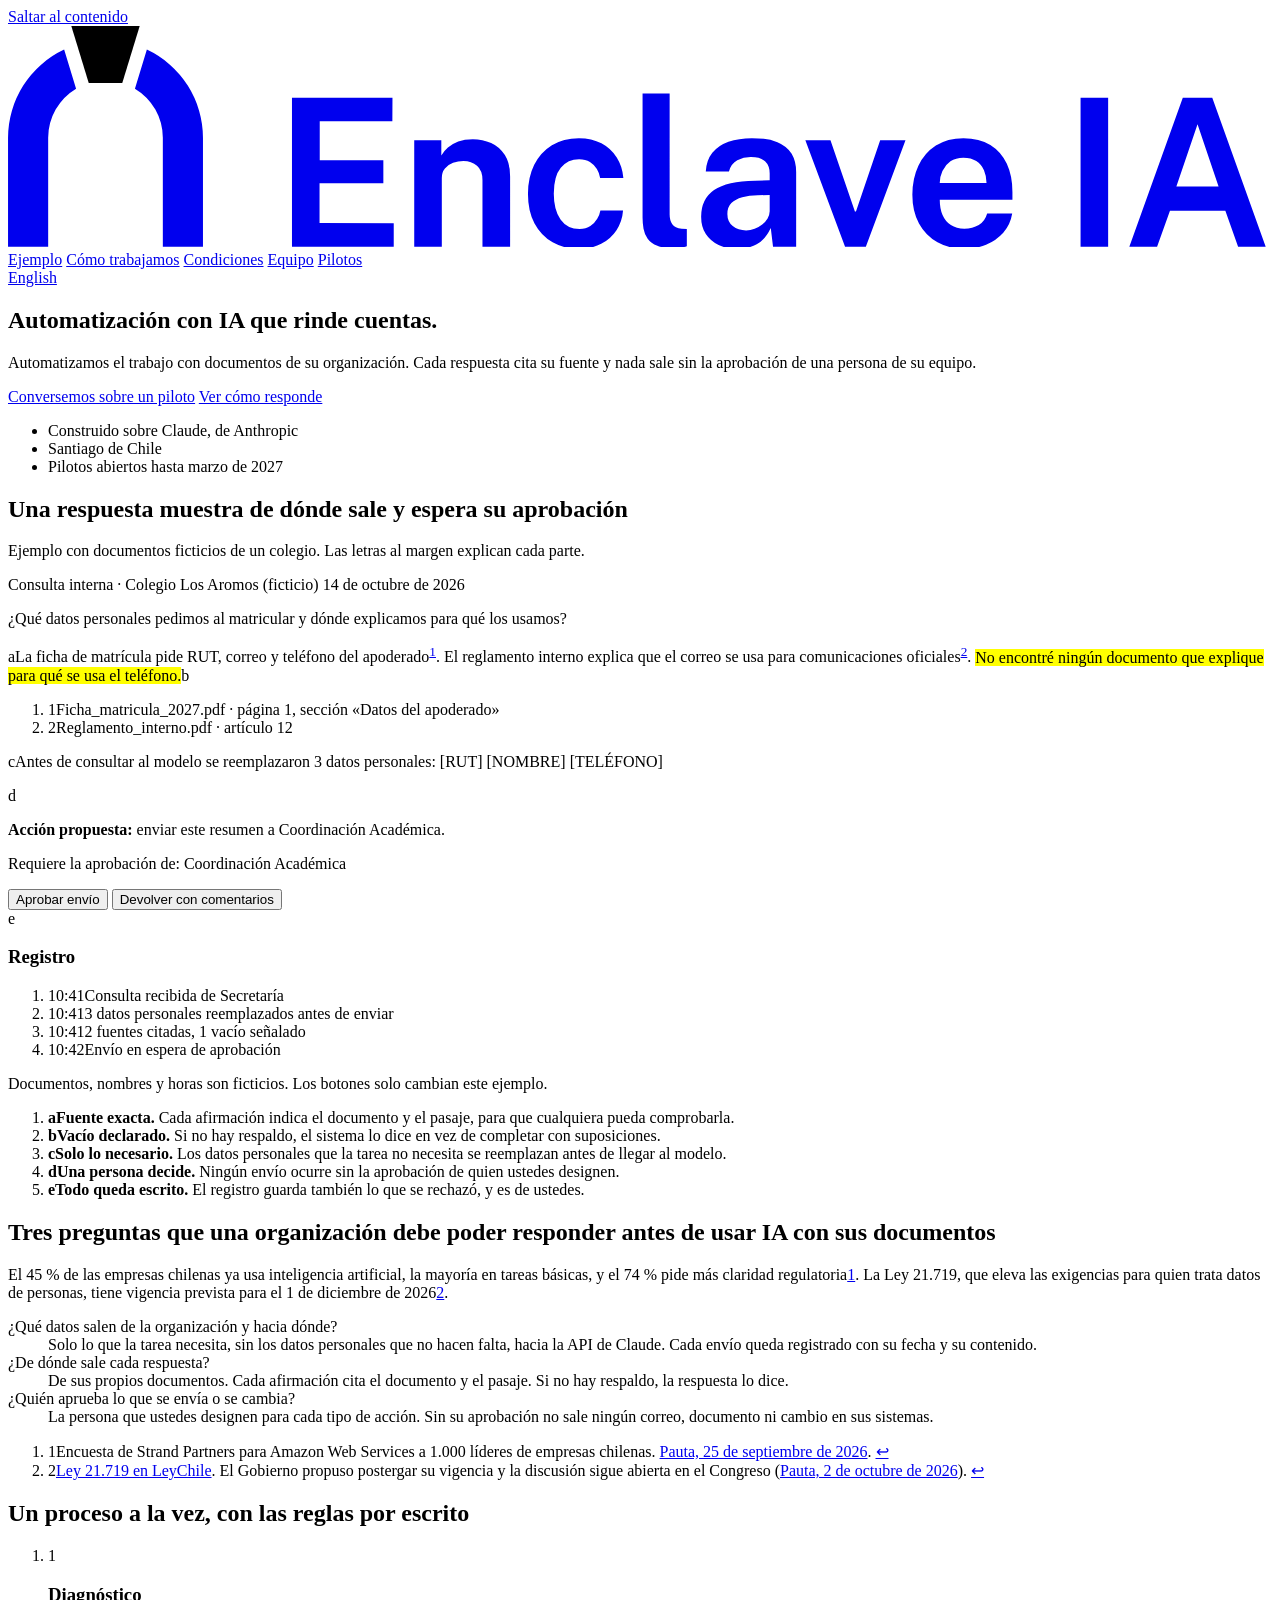
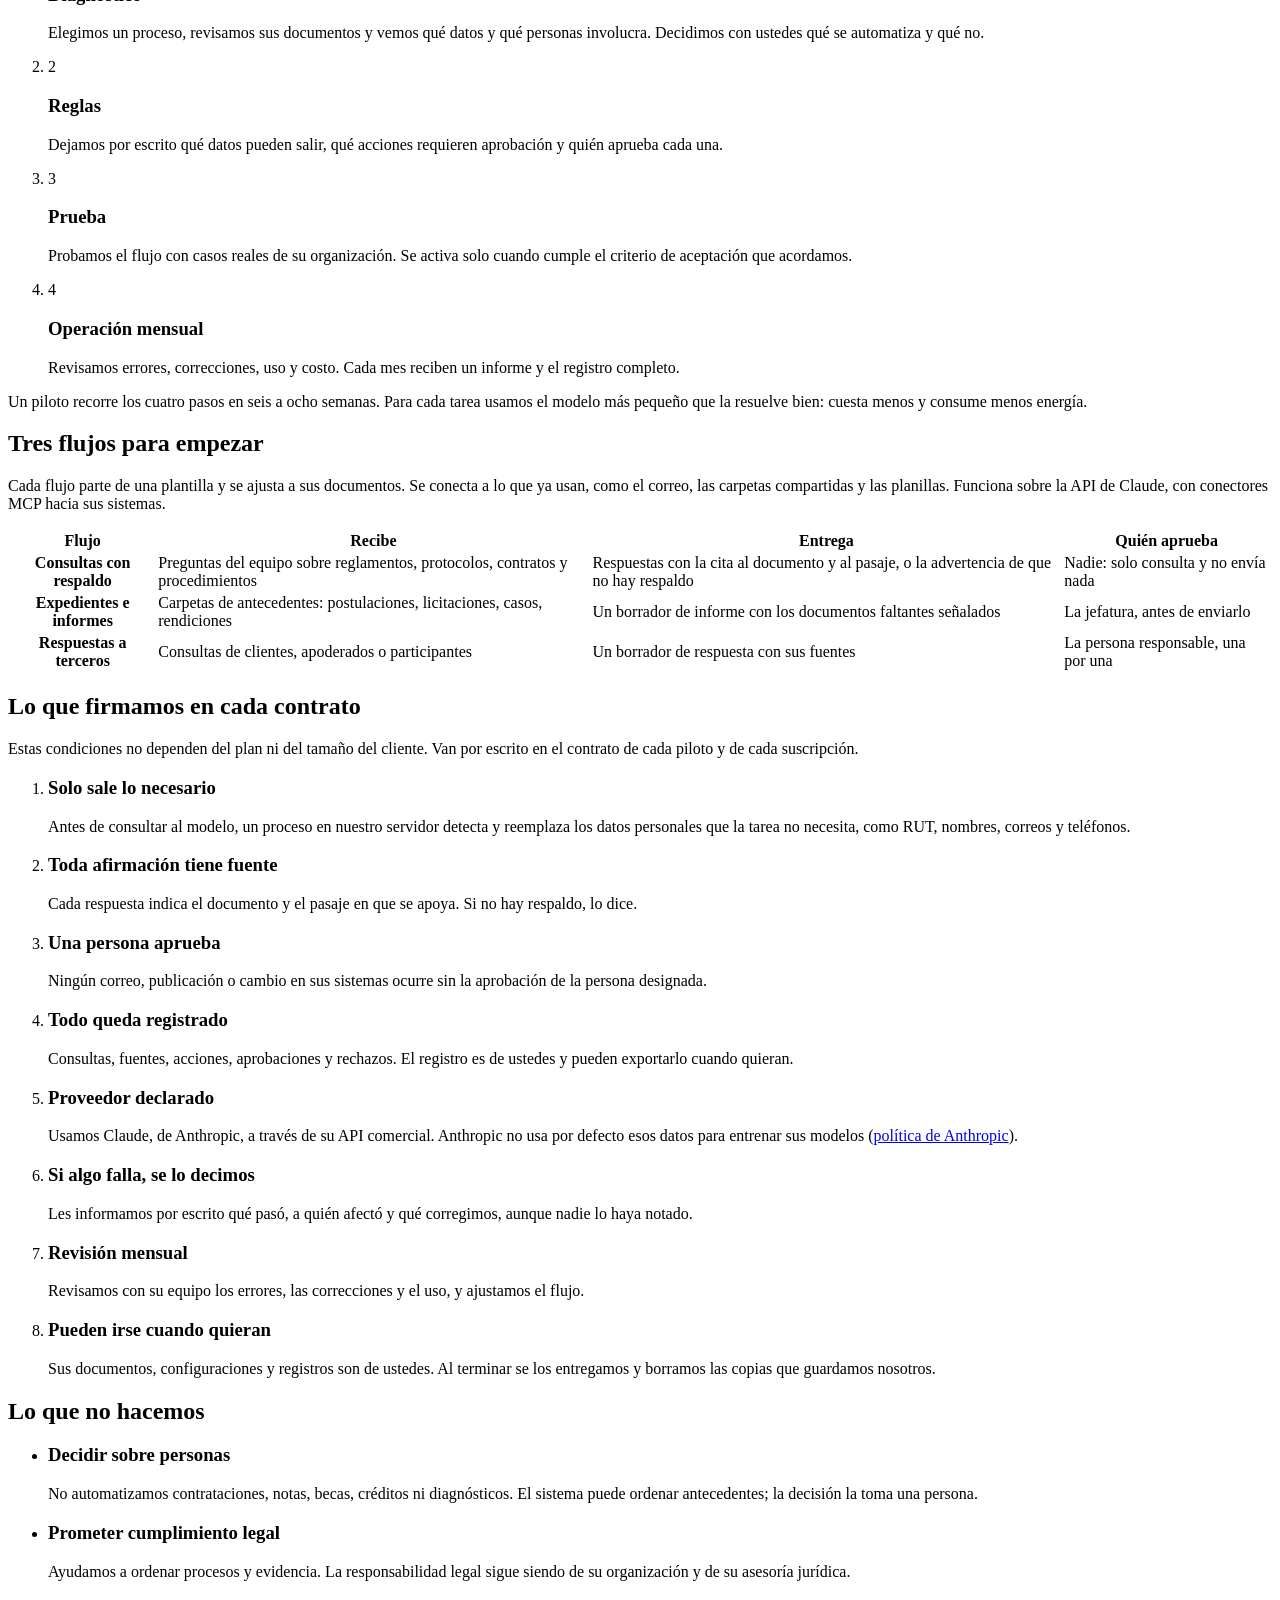
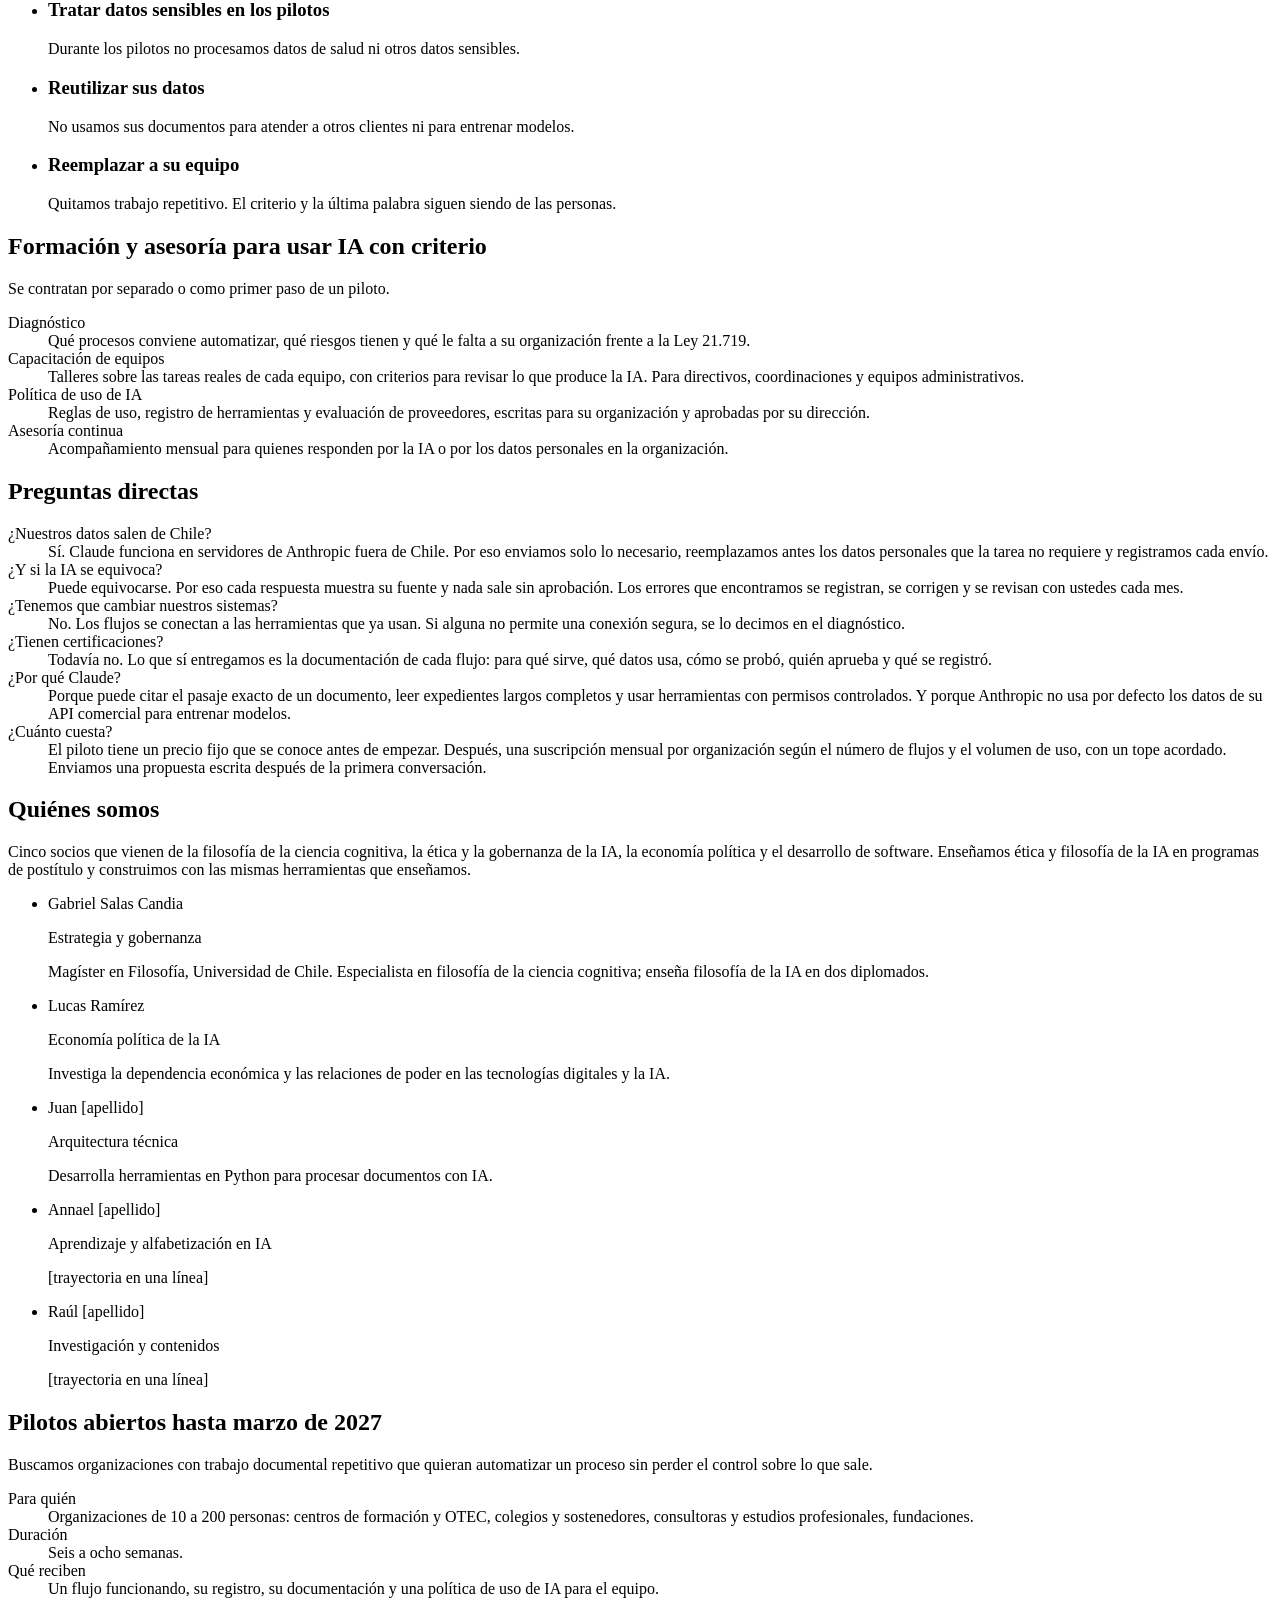
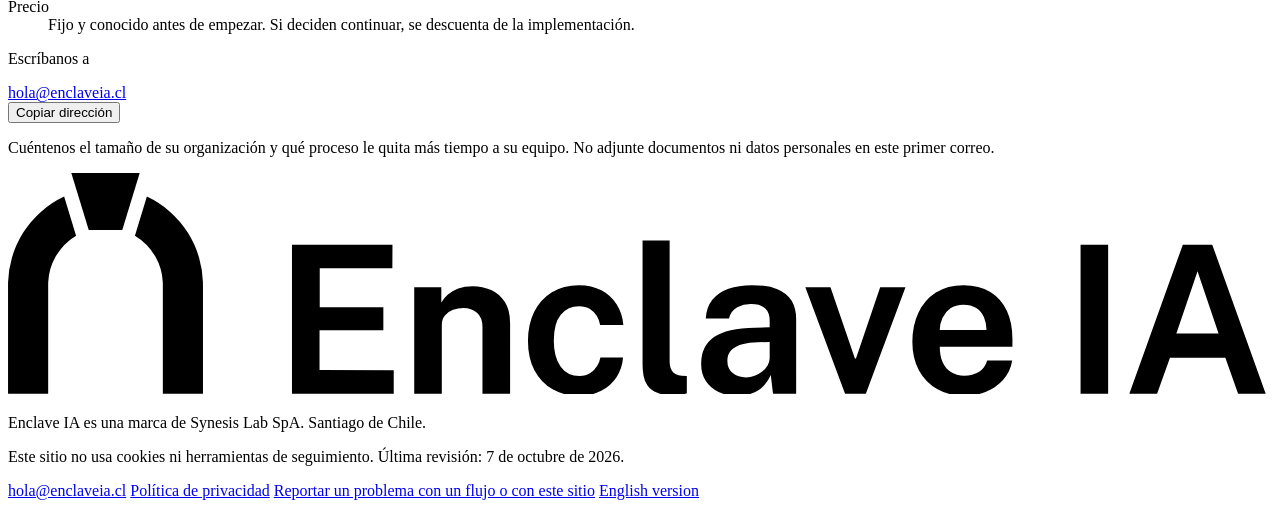
==== sitio/index.html @ bf119981 "Sitio de Enclave IA: página bilingüe, marca y privacidad - Página principal en español (sitio/index." ====
<!doctype html>
<html lang="es-CL">
<head>
<meta charset="utf-8">
<meta name="viewport" content="width=device-width, initial-scale=1">
<title>Enclave IA · Automatización con IA que rinde cuentas</title>
<meta name="description" content="Flujos de trabajo con IA, construidos sobre Claude, para organizaciones que trabajan con documentos y datos de personas. Cada respuesta cita su fuente y nada sale sin aprobación humana.">
<link rel="canonical" href="https://enclaveia.cl/">
<link rel="alternate" hreflang="es-CL" href="https://enclaveia.cl/">
<link rel="alternate" hreflang="en" href="https://enclaveia.cl/en/">
<link rel="alternate" hreflang="x-default" href="https://enclaveia.cl/">
<meta property="og:type" content="website">
<meta property="og:locale" content="es_CL">
<meta property="og:site_name" content="Enclave IA">
<meta property="og:title" content="Enclave IA · Automatización con IA que rinde cuentas">
<meta property="og:description" content="Flujos de trabajo sobre Claude para organizaciones que trabajan con documentos. Cada respuesta cita su fuente y nada sale sin aprobación humana.">
<meta property="og:url" content="https://enclaveia.cl/">
<meta property="og:image" content="https://enclaveia.cl/og.png">
<meta name="twitter:card" content="summary_large_image">
<meta name="theme-color" content="#f6f6f3" media="(prefers-color-scheme: light)">
<meta name="theme-color" content="#0f1217" media="(prefers-color-scheme: dark)">
<link rel="icon" href="/favicon.svg" type="image/svg+xml">
<link rel="icon" href="/favicon-32.png" type="image/png" sizes="32x32">
<link rel="apple-touch-icon" href="/apple-touch-icon.png">
<link rel="preload" href="/assets/fonts/newsreader.woff2" as="font" type="font/woff2" crossorigin>
<link rel="preload" href="/assets/fonts/public-sans.woff2" as="font" type="font/woff2" crossorigin>
<link rel="stylesheet" href="/assets/site.css">
<script src="/assets/site.js" defer></script>
</head>
<body>
<a class="skip" href="#contenido">Saltar al contenido</a>

<header class="site-head">
  <div class="wrap">
    <a class="logo" href="/" aria-label="Enclave IA, inicio"><svg class="logo-svg" viewBox="7.00 2.49 220.46 38.51" aria-hidden="true" focusable="false"><path fill="currentColor" d="M18.867 13.418L16.784 6.607A17.000 17.000 0 0 0 7.000 22.000L7.000 41.000L14.000 41.000L14.000 22.000A10.000 10.000 0 0 1 18.867 13.418Z"/><path fill="currentColor" d="M29.133 13.418L31.216 6.607A17.000 17.000 0 0 1 41.000 22.000L41.000 41.000L34.000 41.000L34.000 22.000A10.000 10.000 0 0 0 29.133 13.418Z"/><path class="key" d="M21.076 12.437L18.036 2.491L29.964 2.491L26.924 12.437Z"/><path fill="currentColor" d="M56.524399204702625 41.0V15.000000000000004H74.05608143153526L74.03416753112033 19.090032849239282H61.36737119640387V25.891770401106502H72.46367133471645V29.908195020746888H61.334500345781464V36.85995850622407L74.2746585408022 36.874005878284926V41.0ZM77.85027662517288 41.0V22.408022130013833H82.57440784923928V25.056513658367912Q83.00510027662517 24.35077368603043 83.72530904218533 23.70080178077455Q84.4455178077455 23.050829875518673 85.5218274550484 22.637275242047025Q86.5981371023513 22.22372060857538 88.06861600968188 22.22372060857538Q89.78211445366529 22.22372060857538 91.26551694329184 22.89518499308437Q92.7489194329184 23.56664937759336 93.6612962482711 25.007347856154908Q94.57367306362379 26.44804633471646 94.57367306362379 28.755748616874136V41.0H89.75261497233748V29.33646697786999Q89.75261497233748 27.667920124481327 88.79893888312586 26.84530601659751Q87.84526279391424 26.022691908713696 86.43603042876902 26.022691908713696Q85.49008039419087 26.022691908713696 84.6190028526971 26.350838520055326Q83.74792531120332 26.678985131396956 83.20415153872753 27.336823565006917Q82.66037776625173 27.994661998616877 82.66037776625173 28.985282676348547V41.0ZM106.571252593361 41.35961272475795Q104.00142634854771 41.35961272475795 101.99209024896265 40.22163511410788Q99.98275414937758 39.083657503457815 98.83536479944675 36.936516683955745Q97.6879754495159 34.78937586445367 97.6879754495159 31.779866874135546Q97.6879754495159 28.888917704011064 98.7772086791148 26.698791926002766Q99.8664419087137 24.508666147994468 101.86524247925311 23.27853777662517Q103.86404304979253 22.048409405255878 106.571252593361 22.048409405255878Q108.82417012448133 22.048409405255878 110.50479771784232 22.956010114107883Q112.18542531120332 23.863610822959892 113.17506267289073 25.433826071922546Q114.16470003457815 27.0040413208852 114.32708765560166 28.984439834024897H110.27863502766252Q110.1505229944675 28.18907762793914 109.70957598547717 27.443443118948824Q109.26862897648685 26.697808609958507 108.49827109266943 26.217809906639005Q107.727913208852 25.737811203319502 106.6041234439834 25.737811203319502Q104.63749135546334 25.737811203319502 103.41551045988935 27.21980895573997Q102.19352956431536 28.701806708160444 102.19352956431536 31.73603907330567Q102.19352956431536 34.574451071922546 103.36957555325034 36.23892418741356Q104.54562154218533 37.903397302904565 106.69177904564314 37.903397302904565Q107.80461186030428 37.903397302904565 108.56949126901797 37.390527748962654Q109.33437067773167 36.87765819502075 109.76983921161826 36.13202368603043Q110.20530774550484 35.38638917704011 110.32246282849239 34.67868257261411H114.27230290456431Q114.13182918395574 36.586315698478565 113.13123487206086 38.10174619640387Q112.13064056016597 39.61717669432918 110.45549144190872 40.48839470954357Q108.78034232365145 41.35961272475795 106.571252593361 41.35961272475795ZM123.33201504149376 41.297242392807746Q121.39993948824342 41.297242392807746 120.26154045643153 40.829605376901796Q119.12314142461963 40.36196836099585 118.56714643845089 39.5862724757953Q118.01115145228215 38.81057659059474 117.84426867219915 37.84453881396957Q117.67738589211616 36.8785010373444 117.67738589211616 35.88169951590595V14.280774550484097H122.39983143153526V35.31193810511756Q122.39983143153526 36.41971386583679 122.86437802558783 37.07628803596127Q123.32892461964038 37.732862206085755 124.49654218533885 37.85338865836791L125.39922631396956 37.897216459197786V40.89043049792531Q124.89633039419085 41.06096559474412 124.36098504495158 41.17910399377593Q123.8256396957123 41.297242392807746 123.33201504149376 41.297242392807746ZM134.13809647302904 41.35961272475795Q132.35885632780082 41.35961272475795 130.94260027662517 40.70093144882434Q129.5263442254495 40.04225017289073 128.7104728561549 38.79091026970954Q127.8946014868603 37.53957036652835 127.8946014868603 35.74909232365145Q127.8946014868603 32.68620331950208 130.14751901798064 31.108823910788384Q132.40043654910096 29.53144450207469 137.29538381742736 29.46823132780083L139.85060079529737 29.4120418395574V28.227567427385893Q139.85060079529737 26.843901279391424 139.04006742738588 26.082674187413556Q138.2295340594744 25.321447095435687 136.522497406639 25.343360995850624Q135.27649550484094 25.354317946058092 134.20271438450897 25.92731025242047Q133.12893326417702 26.50030255878285 132.74656379668048 27.87469744121715H128.70513485477179Q128.81301867219915 25.912841459197786 129.8456409923928 24.61851659751037Q130.87826331258643 23.32419173582296 132.65947008990315 22.68630057053942Q134.4406768672199 22.048409405255878 136.74781725449515 22.048409405255878Q139.49969744121714 22.048409405255878 141.20027230290455 22.75400890387275Q142.90084716459197 23.45960840248963 143.6841286307054 24.780763744813278Q144.4674100968188 26.10191908713693 144.4674100968188 27.950553250345784V41.0H140.43356673582295L140.0399593706777 37.72808609958506Q139.06535269709542 39.784621369294605 137.5827930497925 40.57211704702628Q136.1002334024896 41.35961272475795 134.13809647302904 41.35961272475795ZM135.73050656984785 38.14445020746888Q136.49384076763485 38.14445020746888 137.22584932572613 37.86982408367911Q137.9578578838174 37.59519795988935 138.54489756224064 37.11899204702628Q139.1319372406639 36.64278613416321 139.48579054287688 36.05054892807746Q139.83964384508988 35.458311721991706 139.85060079529737 34.81915629322268V31.97596818810512L137.7595089903181 32.00406293222683Q136.26093533886583 32.02513399031812 135.06423971300137 32.34780212655602Q133.8675440871369 32.67047026279391 133.16868732710924 33.374103129322265Q132.4698305670816 34.077735995850624 132.4698305670816 35.268672199170126Q132.4698305670816 36.620591286307054 133.4083354944675 37.38252074688796Q134.3468404218534 38.14445020746888 135.73050656984785 38.14445020746888ZM152.9983791493776 41.0 146.07218188105116 22.408022130013833H150.45327627939142L154.71609180497924 34.837698824343015H154.8987076417704L159.1230333679115 22.408022130013833H163.53868430152144L156.62260114107883 41.0ZM173.90648772475794 41.35961272475795Q171.18719744121714 41.35961272475795 169.1180195366528 40.20997579529737Q167.0488416320885 39.06033886583679 165.89288338520055 36.93862378976487Q164.73692513831259 34.816908713692946 164.73692513831259 31.909664591977872Q164.73692513831259 29.08698565006916 165.79047804287688 26.856965335408024Q166.8440309474412 24.626945020746888 168.83735304287688 23.337677213001385Q170.83067513831259 22.048409405255878 173.6468922890733 22.048409405255878Q176.439790802213 22.048409405255878 178.3416645055325 23.229793395574Q180.243538208852 24.411177385892117 181.21730204011064 26.525587828492394Q182.1910658713693 28.639998271092672 182.1910658713693 31.43317773167358V32.812629668049794H169.51949343015215Q169.50853647994467 34.31373184647303 170.00159923928078 35.44693335062241Q170.49466199861686 36.580134854771785 171.45564272130014 37.21282849239281Q172.4166234439834 37.84552213001383 173.79691822268327 37.84552213001383Q175.24154996542185 37.84552213001383 176.3182810338866 37.21198565006915Q177.3950121023513 36.57844917012448 177.78440525587828 35.204616182572614H182.15060943983403Q181.83482451590595 37.16703405947441 180.59163208852004 38.54550267980636Q179.34843966113417 39.92397130013831 177.58408973029046 40.641792012448136Q175.81973979944675 41.35961272475795 173.90648772475794 41.35961272475795ZM169.51162690179805 29.890214384508994H177.67455480636238Q177.67455480636238 28.6551694329184 177.22841026970954 27.64544432918396Q176.7822657330567 26.635719225449517 175.88688623789764 26.044324861687414Q174.99150674273858 25.452930497925312 173.63284491701245 25.452930497925312Q172.30255878284925 25.452930497925312 171.38259638658369 26.09700250691563Q170.46263399031812 26.74107451590595 169.98361860304288 27.761335148686033Q169.50460321576764 28.781595781466116 169.51162690179805 29.890214384508994ZM194.07626642461963 41.0V15.000000000000004H198.88636756569846V41.0ZM202.58195020746888 41.0 211.90743862378974 15.000000000000004H217.04793395573995L226.3663986860304 41.0H221.5548928077455L219.3300700207469 34.72925311203319H209.66997320193636L207.4232365145228 41.0ZM210.7861773858921 30.487508644536653H218.1481241355463L214.47810771092668 19.644904045643155Z"/></svg></a>
    <nav class="nav" aria-label="Secciones">
      <a href="#ejemplo">Ejemplo</a>
      <a href="#como">Cómo trabajamos</a>
      <a href="#condiciones">Condiciones</a>
      <a href="#equipo">Equipo</a>
      <a class="nav-cta" href="#pilotos">Pilotos</a>
    </nav>
    <a class="lang" href="/en/" hreflang="en" lang="en">English</a>
  </div>
</header>

<main id="contenido">

<section class="hero" aria-labelledby="titulo">
  <div class="wrap grid">
    <h1 class="display" id="titulo">Automatización con IA que rinde cuentas.</h1>
    <p class="lede">Automatizamos el trabajo con documentos de su organización. Cada respuesta cita su fuente y nada sale sin la aprobación de una persona de su equipo.</p>
    <div class="actions">
      <a class="button" href="#pilotos">Conversemos sobre un piloto</a>
      <a class="text-link" href="#ejemplo">Ver cómo responde</a>
    </div>
    <ul class="facts" aria-label="Datos de la empresa">
      <li>Construido sobre Claude, de Anthropic</li>
      <li>Santiago de Chile</li>
      <li>Pilotos abiertos hasta marzo de 2027</li>
    </ul>
  </div>
</section>

<section id="ejemplo" aria-labelledby="t-ejemplo">
  <div class="wrap grid">
    <div class="section-head grid">
      <h2 class="display" id="t-ejemplo">Una respuesta muestra de dónde sale y espera su aprobación</h2>
      <p class="prose">Ejemplo con documentos ficticios de un colegio. Las letras al margen explican cada parte.</p>
    </div>

    <article class="specimen" aria-label="Ejemplo de respuesta de un flujo">
      <div class="sheet">
        <div class="sheet-head">
          <span>Consulta interna · Colegio Los Aromos (ficticio)</span>
          <span>14 de octubre de 2026</span>
        </div>
        <div class="sheet-body">
          <p class="question">¿Qué datos personales pedimos al matricular y dónde explicamos para qué los usamos?</p>
          <p class="answer marked"><span class="mark" aria-hidden="true">a</span>La ficha de matrícula pide RUT, correo y teléfono del apoderado<sup><a href="#c1" aria-label="Fuente 1">1</a></sup>. El reglamento interno explica que el correo se usa para comunicaciones oficiales<sup><a href="#c2" aria-label="Fuente 2">2</a></sup>. <mark class="gap">No encontré ningún documento que explique para qué se usa el teléfono.</mark><span class="mark-inline" aria-hidden="true">b</span></p>
          <ol class="cites" aria-label="Fuentes citadas">
            <li id="c1"><span class="n">1</span><span>Ficha_matricula_2027.pdf <span class="loc">· página 1, sección «Datos del apoderado»</span></span></li>
            <li id="c2"><span class="n">2</span><span>Reglamento_interno.pdf <span class="loc">· artículo 12</span></span></li>
          </ol>
          <p class="redacted marked"><span class="mark" aria-hidden="true">c</span>Antes de consultar al modelo se reemplazaron 3 datos personales: <span class="token">[RUT]</span> <span class="token">[NOMBRE]</span> <span class="token">[TELÉFONO]</span></p>
          <div class="approval marked">
            <span class="mark" aria-hidden="true">d</span>
            <p><strong>Acción propuesta:</strong> enviar este resumen a Coordinación Académica.</p>
            <p class="who">Requiere la aprobación de: Coordinación Académica</p>
            <div class="row">
              <button type="button" class="button" data-decision="ok">Aprobar envío</button>
              <button type="button" class="button-quiet" data-decision="back">Devolver con comentarios</button>
            </div>
          </div>
        </div>
        <div class="log marked" aria-live="polite">
          <span class="mark" aria-hidden="true">e</span>
          <h3>Registro</h3>
          <ol data-log>
            <li><time>10:41</time><span>Consulta recibida de Secretaría</span></li>
            <li><time>10:41</time><span>3 datos personales reemplazados antes de enviar</span></li>
            <li><time>10:41</time><span>2 fuentes citadas, 1 vacío señalado</span></li>
            <li><time>10:42</time><span>Envío en espera de aprobación</span></li>
          </ol>
        </div>
      </div>
      <p class="fine">Documentos, nombres y horas son ficticios. Los botones solo cambian este ejemplo.</p>
    </article>

    <ol class="notes" aria-label="Qué muestra el ejemplo">
      <li><b aria-hidden="true">a</b><span><strong>Fuente exacta.</strong> Cada afirmación indica el documento y el pasaje, para que cualquiera pueda comprobarla.</span></li>
      <li><b aria-hidden="true">b</b><span><strong>Vacío declarado.</strong> Si no hay respaldo, el sistema lo dice en vez de completar con suposiciones.</span></li>
      <li><b aria-hidden="true">c</b><span><strong>Solo lo necesario.</strong> Los datos personales que la tarea no necesita se reemplazan antes de llegar al modelo.</span></li>
      <li><b aria-hidden="true">d</b><span><strong>Una persona decide.</strong> Ningún envío ocurre sin la aprobación de quien ustedes designen.</span></li>
      <li><b aria-hidden="true">e</b><span><strong>Todo queda escrito.</strong> El registro guarda también lo que se rechazó, y es de ustedes.</span></li>
    </ol>
  </div>
</section>

<section id="contexto" aria-labelledby="t-contexto">
  <div class="wrap grid">
    <div class="section-head grid">
      <h2 class="display" id="t-contexto">Tres preguntas que una organización debe poder responder antes de usar IA con sus documentos</h2>
      <div class="prose">
        <p>El 45 % de las empresas chilenas ya usa inteligencia artificial, la mayoría en tareas básicas, y el 74 % pide más claridad regulatoria<a class="fn" href="#n1" id="r1" aria-label="Nota 1">1</a>. La Ley 21.719, que eleva las exigencias para quien trata datos de personas, tiene vigencia prevista para el 1 de diciembre de 2026<a class="fn" href="#n2" id="r2" aria-label="Nota 2">2</a>.</p>
      </div>
    </div>
    <dl class="qa">
      <div>
        <dt>¿Qué datos salen de la organización y hacia dónde?</dt>
        <dd>Solo lo que la tarea necesita, sin los datos personales que no hacen falta, hacia la API de Claude. Cada envío queda registrado con su fecha y su contenido.</dd>
      </div>
      <div>
        <dt>¿De dónde sale cada respuesta?</dt>
        <dd>De sus propios documentos. Cada afirmación cita el documento y el pasaje. Si no hay respaldo, la respuesta lo dice.</dd>
      </div>
      <div>
        <dt>¿Quién aprueba lo que se envía o se cambia?</dt>
        <dd>La persona que ustedes designen para cada tipo de acción. Sin su aprobación no sale ningún correo, documento ni cambio en sus sistemas.</dd>
      </div>
    </dl>
    <ol class="footnotes" aria-label="Notas">
      <li id="n1"><span>1</span><span>Encuesta de Strand Partners para Amazon Web Services a 1.000 líderes de empresas chilenas. <a href="https://www.pauta.cl/tendencias/2026/09/25/el-45-de-las-empresas-chilenas-usa-inteligencia-artificial-pero-la-mayoria-aun-la-ocupa-para-tareas-basicas.html">Pauta, 25 de septiembre de 2026</a>. <a href="#r1" aria-label="Volver al texto">↩</a></span></li>
      <li id="n2"><span>2</span><span><a href="https://www.bcn.cl/leychile/navegar?i=1209272">Ley 21.719 en LeyChile</a>. El Gobierno propuso postergar su vigencia y la discusión sigue abierta en el Congreso (<a href="https://www.pauta.cl/actualidad/2026/10/02/ley-de-datos-personales-senadores-proponen-prorroga-de-seis-meses-frente-al-ano-que-pide-el-gobierno.html">Pauta, 2 de octubre de 2026</a>). <a href="#r2" aria-label="Volver al texto">↩</a></span></li>
    </ol>
  </div>
</section>

<section id="como" aria-labelledby="t-como">
  <div class="wrap grid">
    <div class="section-head grid">
      <h2 class="display" id="t-como">Un proceso a la vez, con las reglas por escrito</h2>
    </div>
    <ol class="steps">
      <li><span class="num" aria-hidden="true">1</span><h3>Diagnóstico</h3><p>Elegimos un proceso, revisamos sus documentos y vemos qué datos y qué personas involucra. Decidimos con ustedes qué se automatiza y qué no.</p></li>
      <li><span class="num" aria-hidden="true">2</span><h3>Reglas</h3><p>Dejamos por escrito qué datos pueden salir, qué acciones requieren aprobación y quién aprueba cada una.</p></li>
      <li><span class="num" aria-hidden="true">3</span><h3>Prueba</h3><p>Probamos el flujo con casos reales de su organización. Se activa solo cuando cumple el criterio de aceptación que acordamos.</p></li>
      <li><span class="num" aria-hidden="true">4</span><h3>Operación mensual</h3><p>Revisamos errores, correcciones, uso y costo. Cada mes reciben un informe y el registro completo.</p></li>
    </ol>
    <p class="after">Un piloto recorre los cuatro pasos en seis a ocho semanas. Para cada tarea usamos el modelo más pequeño que la resuelve bien: cuesta menos y consume menos energía.</p>
  </div>
</section>

<section id="flujos" aria-labelledby="t-flujos">
  <div class="wrap grid">
    <div class="section-head grid">
      <h2 class="display" id="t-flujos">Tres flujos para empezar</h2>
      <p class="prose">Cada flujo parte de una plantilla y se ajusta a sus documentos. Se conecta a lo que ya usan, como el correo, las carpetas compartidas y las planillas. Funciona sobre la API de Claude, con conectores MCP hacia sus sistemas.</p>
    </div>
    <div class="table-wrap" role="region" aria-labelledby="t-flujos" tabindex="0">
      <table>
        <thead>
          <tr><th scope="col">Flujo</th><th scope="col">Recibe</th><th scope="col">Entrega</th><th scope="col">Quién aprueba</th></tr>
        </thead>
        <tbody>
          <tr><th scope="row">Consultas con respaldo</th><td data-label="Recibe">Preguntas del equipo sobre reglamentos, protocolos, contratos y procedimientos</td><td data-label="Entrega">Respuestas con la cita al documento y al pasaje, o la advertencia de que no hay respaldo</td><td class="approver" data-label="Quién aprueba">Nadie: solo consulta y no envía nada</td></tr>
          <tr><th scope="row">Expedientes e informes</th><td data-label="Recibe">Carpetas de antecedentes: postulaciones, licitaciones, casos, rendiciones</td><td data-label="Entrega">Un borrador de informe con los documentos faltantes señalados</td><td class="approver" data-label="Quién aprueba">La jefatura, antes de enviarlo</td></tr>
          <tr><th scope="row">Respuestas a terceros</th><td data-label="Recibe">Consultas de clientes, apoderados o participantes</td><td data-label="Entrega">Un borrador de respuesta con sus fuentes</td><td class="approver" data-label="Quién aprueba">La persona responsable, una por una</td></tr>
        </tbody>
      </table>
    </div>
  </div>
</section>

<section id="condiciones" aria-labelledby="t-condiciones">
  <div class="wrap grid">
    <div class="section-head grid">
      <h2 class="display" id="t-condiciones">Lo que firmamos en cada contrato</h2>
      <p class="prose">Estas condiciones no dependen del plan ni del tamaño del cliente. Van por escrito en el contrato de cada piloto y de cada suscripción.</p>
    </div>
    <ol class="clauses">
      <li><div><h3>Solo sale lo necesario</h3><p>Antes de consultar al modelo, un proceso en nuestro servidor detecta y reemplaza los datos personales que la tarea no necesita, como RUT, nombres, correos y teléfonos.</p></div></li>
      <li><div><h3>Toda afirmación tiene fuente</h3><p>Cada respuesta indica el documento y el pasaje en que se apoya. Si no hay respaldo, lo dice.</p></div></li>
      <li><div><h3>Una persona aprueba</h3><p>Ningún correo, publicación o cambio en sus sistemas ocurre sin la aprobación de la persona designada.</p></div></li>
      <li><div><h3>Todo queda registrado</h3><p>Consultas, fuentes, acciones, aprobaciones y rechazos. El registro es de ustedes y pueden exportarlo cuando quieran.</p></div></li>
      <li><div><h3>Proveedor declarado</h3><p>Usamos Claude, de Anthropic, a través de su API comercial. Anthropic no usa por defecto esos datos para entrenar sus modelos (<a href="https://privacy.claude.com/en/articles/7996868-is-my-data-used-for-model-training">política de Anthropic</a>).</p></div></li>
      <li><div><h3>Si algo falla, se lo decimos</h3><p>Les informamos por escrito qué pasó, a quién afectó y qué corregimos, aunque nadie lo haya notado.</p></div></li>
      <li><div><h3>Revisión mensual</h3><p>Revisamos con su equipo los errores, las correcciones y el uso, y ajustamos el flujo.</p></div></li>
      <li><div><h3>Pueden irse cuando quieran</h3><p>Sus documentos, configuraciones y registros son de ustedes. Al terminar se los entregamos y borramos las copias que guardamos nosotros.</p></div></li>
    </ol>
  </div>
</section>

<section id="limites" aria-labelledby="t-limites">
  <div class="wrap grid">
    <div class="section-head grid">
      <h2 class="display" id="t-limites">Lo que no hacemos</h2>
    </div>
    <ul class="limits">
      <li><h3>Decidir sobre personas</h3><p>No automatizamos contrataciones, notas, becas, créditos ni diagnósticos. El sistema puede ordenar antecedentes; la decisión la toma una persona.</p></li>
      <li><h3>Prometer cumplimiento legal</h3><p>Ayudamos a ordenar procesos y evidencia. La responsabilidad legal sigue siendo de su organización y de su asesoría jurídica.</p></li>
      <li><h3>Tratar datos sensibles en los pilotos</h3><p>Durante los pilotos no procesamos datos de salud ni otros datos sensibles.</p></li>
      <li><h3>Reutilizar sus datos</h3><p>No usamos sus documentos para atender a otros clientes ni para entrenar modelos.</p></li>
      <li><h3>Reemplazar a su equipo</h3><p>Quitamos trabajo repetitivo. El criterio y la última palabra siguen siendo de las personas.</p></li>
    </ul>
  </div>
</section>

<section id="acompanamiento" aria-labelledby="t-acompanamiento">
  <div class="wrap grid">
    <div class="section-head grid">
      <h2 class="display" id="t-acompanamiento">Formación y asesoría para usar IA con criterio</h2>
      <p class="prose">Se contratan por separado o como primer paso de un piloto.</p>
    </div>
    <dl class="services">
      <div><dt>Diagnóstico</dt><dd>Qué procesos conviene automatizar, qué riesgos tienen y qué le falta a su organización frente a la Ley 21.719.</dd></div>
      <div><dt>Capacitación de equipos</dt><dd>Talleres sobre las tareas reales de cada equipo, con criterios para revisar lo que produce la IA. Para directivos, coordinaciones y equipos administrativos.</dd></div>
      <div><dt>Política de uso de IA</dt><dd>Reglas de uso, registro de herramientas y evaluación de proveedores, escritas para su organización y aprobadas por su dirección.</dd></div>
      <div><dt>Asesoría continua</dt><dd>Acompañamiento mensual para quienes responden por la IA o por los datos personales en la organización.</dd></div>
    </dl>
  </div>
</section>

<section id="preguntas" aria-labelledby="t-preguntas">
  <div class="wrap grid">
    <div class="section-head grid">
      <h2 class="display" id="t-preguntas">Preguntas directas</h2>
    </div>
    <dl class="qa">
      <div>
        <dt>¿Nuestros datos salen de Chile?</dt>
        <dd>Sí. Claude funciona en servidores de Anthropic fuera de Chile. Por eso enviamos solo lo necesario, reemplazamos antes los datos personales que la tarea no requiere y registramos cada envío.</dd>
      </div>
      <div>
        <dt>¿Y si la IA se equivoca?</dt>
        <dd>Puede equivocarse. Por eso cada respuesta muestra su fuente y nada sale sin aprobación. Los errores que encontramos se registran, se corrigen y se revisan con ustedes cada mes.</dd>
      </div>
      <div>
        <dt>¿Tenemos que cambiar nuestros sistemas?</dt>
        <dd>No. Los flujos se conectan a las herramientas que ya usan. Si alguna no permite una conexión segura, se lo decimos en el diagnóstico.</dd>
      </div>
      <div>
        <dt>¿Tienen certificaciones?</dt>
        <dd>Todavía no. Lo que sí entregamos es la documentación de cada flujo: para qué sirve, qué datos usa, cómo se probó, quién aprueba y qué se registró.</dd>
      </div>
      <div>
        <dt>¿Por qué Claude?</dt>
        <dd>Porque puede citar el pasaje exacto de un documento, leer expedientes largos completos y usar herramientas con permisos controlados. Y porque Anthropic no usa por defecto los datos de su API comercial para entrenar modelos.</dd>
      </div>
      <div>
        <dt>¿Cuánto cuesta?</dt>
        <dd>El piloto tiene un precio fijo que se conoce antes de empezar. Después, una suscripción mensual por organización según el número de flujos y el volumen de uso, con un tope acordado. Enviamos una propuesta escrita después de la primera conversación.</dd>
      </div>
    </dl>
  </div>
</section>

<section id="equipo" aria-labelledby="t-equipo">
  <div class="wrap grid">
    <div class="section-head grid">
      <h2 class="display" id="t-equipo">Quiénes somos</h2>
      <p class="prose">Cinco socios que vienen de la filosofía de la ciencia cognitiva, la ética y la gobernanza de la IA, la economía política y el desarrollo de software. Enseñamos ética y filosofía de la IA en programas de postítulo y construimos con las mismas herramientas que enseñamos.</p>
    </div>
    <ul class="team">
      <li><p class="name">Gabriel Salas Candia</p><p class="role">Estrategia y gobernanza</p><p class="bio">Magíster en Filosofía, Universidad de Chile. Especialista en filosofía de la ciencia cognitiva; enseña filosofía de la IA en dos diplomados.</p></li>
      <li><p class="name">Lucas Ramírez</p><p class="role">Economía política de la IA</p><p class="bio">Investiga la dependencia económica y las relaciones de poder en las tecnologías digitales y la IA.</p></li>
      <li><p class="name">Juan <span class="pending">[apellido]</span></p><p class="role">Arquitectura técnica</p><p class="bio">Desarrolla herramientas en Python para procesar documentos con IA.</p></li>
      <li><p class="name">Annael <span class="pending">[apellido]</span></p><p class="role">Aprendizaje y alfabetización en IA</p><p class="bio"><span class="pending">[trayectoria en una línea]</span></p></li>
      <li><p class="name">Raúl <span class="pending">[apellido]</span></p><p class="role">Investigación y contenidos</p><p class="bio"><span class="pending">[trayectoria en una línea]</span></p></li>
    </ul>
  </div>
</section>

<section id="pilotos" class="pilot" aria-labelledby="t-pilotos">
  <div class="wrap grid">
    <h2 class="display" id="t-pilotos">Pilotos abiertos hasta marzo de 2027</h2>
    <p class="prose">Buscamos organizaciones con trabajo documental repetitivo que quieran automatizar un proceso sin perder el control sobre lo que sale.</p>
    <dl class="terms">
      <div><dt>Para quién</dt><dd>Organizaciones de 10 a 200 personas: centros de formación y OTEC, colegios y sostenedores, consultoras y estudios profesionales, fundaciones.</dd></div>
      <div><dt>Duración</dt><dd>Seis a ocho semanas.</dd></div>
      <div><dt>Qué reciben</dt><dd>Un flujo funcionando, su registro, su documentación y una política de uso de IA para el equipo.</dd></div>
      <div><dt>Precio</dt><dd>Fijo y conocido antes de empezar. Si deciden continuar, se descuenta de la implementación.</dd></div>
    </dl>
    <div class="contact">
      <p class="label">Escríbanos a</p>
      <a class="mail" href="mailto:hola@enclaveia.cl?subject=Piloto%20Enclave%20IA" data-email>hola@enclaveia.cl</a>
      <div class="row">
        <button type="button" class="button-quiet" data-copy="hola@enclaveia.cl">Copiar dirección</button>
        <span class="copied" data-copied hidden>Dirección copiada.</span>
      </div>
      <p class="note">Cuéntenos el tamaño de su organización y qué proceso le quita más tiempo a su equipo. No adjunte documentos ni datos personales en este primer correo.</p>
    </div>
  </div>
</section>

</main>

<footer class="site-foot">
  <div class="wrap grid">
    <div class="foot-id">
      <svg class="foot-logo" viewBox="7.00 2.49 220.46 38.51" aria-hidden="true" focusable="false"><path fill="currentColor" d="M18.867 13.418L16.784 6.607A17.000 17.000 0 0 0 7.000 22.000L7.000 41.000L14.000 41.000L14.000 22.000A10.000 10.000 0 0 1 18.867 13.418Z"/><path fill="currentColor" d="M29.133 13.418L31.216 6.607A17.000 17.000 0 0 1 41.000 22.000L41.000 41.000L34.000 41.000L34.000 22.000A10.000 10.000 0 0 0 29.133 13.418Z"/><path class="key" d="M21.076 12.437L18.036 2.491L29.964 2.491L26.924 12.437Z"/><path fill="currentColor" d="M56.524399204702625 41.0V15.000000000000004H74.05608143153526L74.03416753112033 19.090032849239282H61.36737119640387V25.891770401106502H72.46367133471645V29.908195020746888H61.334500345781464V36.85995850622407L74.2746585408022 36.874005878284926V41.0ZM77.85027662517288 41.0V22.408022130013833H82.57440784923928V25.056513658367912Q83.00510027662517 24.35077368603043 83.72530904218533 23.70080178077455Q84.4455178077455 23.050829875518673 85.5218274550484 22.637275242047025Q86.5981371023513 22.22372060857538 88.06861600968188 22.22372060857538Q89.78211445366529 22.22372060857538 91.26551694329184 22.89518499308437Q92.7489194329184 23.56664937759336 93.6612962482711 25.007347856154908Q94.57367306362379 26.44804633471646 94.57367306362379 28.755748616874136V41.0H89.75261497233748V29.33646697786999Q89.75261497233748 27.667920124481327 88.79893888312586 26.84530601659751Q87.84526279391424 26.022691908713696 86.43603042876902 26.022691908713696Q85.49008039419087 26.022691908713696 84.6190028526971 26.350838520055326Q83.74792531120332 26.678985131396956 83.20415153872753 27.336823565006917Q82.66037776625173 27.994661998616877 82.66037776625173 28.985282676348547V41.0ZM106.571252593361 41.35961272475795Q104.00142634854771 41.35961272475795 101.99209024896265 40.22163511410788Q99.98275414937758 39.083657503457815 98.83536479944675 36.936516683955745Q97.6879754495159 34.78937586445367 97.6879754495159 31.779866874135546Q97.6879754495159 28.888917704011064 98.7772086791148 26.698791926002766Q99.8664419087137 24.508666147994468 101.86524247925311 23.27853777662517Q103.86404304979253 22.048409405255878 106.571252593361 22.048409405255878Q108.82417012448133 22.048409405255878 110.50479771784232 22.956010114107883Q112.18542531120332 23.863610822959892 113.17506267289073 25.433826071922546Q114.16470003457815 27.0040413208852 114.32708765560166 28.984439834024897H110.27863502766252Q110.1505229944675 28.18907762793914 109.70957598547717 27.443443118948824Q109.26862897648685 26.697808609958507 108.49827109266943 26.217809906639005Q107.727913208852 25.737811203319502 106.6041234439834 25.737811203319502Q104.63749135546334 25.737811203319502 103.41551045988935 27.21980895573997Q102.19352956431536 28.701806708160444 102.19352956431536 31.73603907330567Q102.19352956431536 34.574451071922546 103.36957555325034 36.23892418741356Q104.54562154218533 37.903397302904565 106.69177904564314 37.903397302904565Q107.80461186030428 37.903397302904565 108.56949126901797 37.390527748962654Q109.33437067773167 36.87765819502075 109.76983921161826 36.13202368603043Q110.20530774550484 35.38638917704011 110.32246282849239 34.67868257261411H114.27230290456431Q114.13182918395574 36.586315698478565 113.13123487206086 38.10174619640387Q112.13064056016597 39.61717669432918 110.45549144190872 40.48839470954357Q108.78034232365145 41.35961272475795 106.571252593361 41.35961272475795ZM123.33201504149376 41.297242392807746Q121.39993948824342 41.297242392807746 120.26154045643153 40.829605376901796Q119.12314142461963 40.36196836099585 118.56714643845089 39.5862724757953Q118.01115145228215 38.81057659059474 117.84426867219915 37.84453881396957Q117.67738589211616 36.8785010373444 117.67738589211616 35.88169951590595V14.280774550484097H122.39983143153526V35.31193810511756Q122.39983143153526 36.41971386583679 122.86437802558783 37.07628803596127Q123.32892461964038 37.732862206085755 124.49654218533885 37.85338865836791L125.39922631396956 37.897216459197786V40.89043049792531Q124.89633039419085 41.06096559474412 124.36098504495158 41.17910399377593Q123.8256396957123 41.297242392807746 123.33201504149376 41.297242392807746ZM134.13809647302904 41.35961272475795Q132.35885632780082 41.35961272475795 130.94260027662517 40.70093144882434Q129.5263442254495 40.04225017289073 128.7104728561549 38.79091026970954Q127.8946014868603 37.53957036652835 127.8946014868603 35.74909232365145Q127.8946014868603 32.68620331950208 130.14751901798064 31.108823910788384Q132.40043654910096 29.53144450207469 137.29538381742736 29.46823132780083L139.85060079529737 29.4120418395574V28.227567427385893Q139.85060079529737 26.843901279391424 139.04006742738588 26.082674187413556Q138.2295340594744 25.321447095435687 136.522497406639 25.343360995850624Q135.27649550484094 25.354317946058092 134.20271438450897 25.92731025242047Q133.12893326417702 26.50030255878285 132.74656379668048 27.87469744121715H128.70513485477179Q128.81301867219915 25.912841459197786 129.8456409923928 24.61851659751037Q130.87826331258643 23.32419173582296 132.65947008990315 22.68630057053942Q134.4406768672199 22.048409405255878 136.74781725449515 22.048409405255878Q139.49969744121714 22.048409405255878 141.20027230290455 22.75400890387275Q142.90084716459197 23.45960840248963 143.6841286307054 24.780763744813278Q144.4674100968188 26.10191908713693 144.4674100968188 27.950553250345784V41.0H140.43356673582295L140.0399593706777 37.72808609958506Q139.06535269709542 39.784621369294605 137.5827930497925 40.57211704702628Q136.1002334024896 41.35961272475795 134.13809647302904 41.35961272475795ZM135.73050656984785 38.14445020746888Q136.49384076763485 38.14445020746888 137.22584932572613 37.86982408367911Q137.9578578838174 37.59519795988935 138.54489756224064 37.11899204702628Q139.1319372406639 36.64278613416321 139.48579054287688 36.05054892807746Q139.83964384508988 35.458311721991706 139.85060079529737 34.81915629322268V31.97596818810512L137.7595089903181 32.00406293222683Q136.26093533886583 32.02513399031812 135.06423971300137 32.34780212655602Q133.8675440871369 32.67047026279391 133.16868732710924 33.374103129322265Q132.4698305670816 34.077735995850624 132.4698305670816 35.268672199170126Q132.4698305670816 36.620591286307054 133.4083354944675 37.38252074688796Q134.3468404218534 38.14445020746888 135.73050656984785 38.14445020746888ZM152.9983791493776 41.0 146.07218188105116 22.408022130013833H150.45327627939142L154.71609180497924 34.837698824343015H154.8987076417704L159.1230333679115 22.408022130013833H163.53868430152144L156.62260114107883 41.0ZM173.90648772475794 41.35961272475795Q171.18719744121714 41.35961272475795 169.1180195366528 40.20997579529737Q167.0488416320885 39.06033886583679 165.89288338520055 36.93862378976487Q164.73692513831259 34.816908713692946 164.73692513831259 31.909664591977872Q164.73692513831259 29.08698565006916 165.79047804287688 26.856965335408024Q166.8440309474412 24.626945020746888 168.83735304287688 23.337677213001385Q170.83067513831259 22.048409405255878 173.6468922890733 22.048409405255878Q176.439790802213 22.048409405255878 178.3416645055325 23.229793395574Q180.243538208852 24.411177385892117 181.21730204011064 26.525587828492394Q182.1910658713693 28.639998271092672 182.1910658713693 31.43317773167358V32.812629668049794H169.51949343015215Q169.50853647994467 34.31373184647303 170.00159923928078 35.44693335062241Q170.49466199861686 36.580134854771785 171.45564272130014 37.21282849239281Q172.4166234439834 37.84552213001383 173.79691822268327 37.84552213001383Q175.24154996542185 37.84552213001383 176.3182810338866 37.21198565006915Q177.3950121023513 36.57844917012448 177.78440525587828 35.204616182572614H182.15060943983403Q181.83482451590595 37.16703405947441 180.59163208852004 38.54550267980636Q179.34843966113417 39.92397130013831 177.58408973029046 40.641792012448136Q175.81973979944675 41.35961272475795 173.90648772475794 41.35961272475795ZM169.51162690179805 29.890214384508994H177.67455480636238Q177.67455480636238 28.6551694329184 177.22841026970954 27.64544432918396Q176.7822657330567 26.635719225449517 175.88688623789764 26.044324861687414Q174.99150674273858 25.452930497925312 173.63284491701245 25.452930497925312Q172.30255878284925 25.452930497925312 171.38259638658369 26.09700250691563Q170.46263399031812 26.74107451590595 169.98361860304288 27.761335148686033Q169.50460321576764 28.781595781466116 169.51162690179805 29.890214384508994ZM194.07626642461963 41.0V15.000000000000004H198.88636756569846V41.0ZM202.58195020746888 41.0 211.90743862378974 15.000000000000004H217.04793395573995L226.3663986860304 41.0H221.5548928077455L219.3300700207469 34.72925311203319H209.66997320193636L207.4232365145228 41.0ZM210.7861773858921 30.487508644536653H218.1481241355463L214.47810771092668 19.644904045643155Z"/></svg>
      <p>Enclave IA es una marca de Synesis Lab SpA. Santiago de Chile.</p>
      <p>Este sitio no usa cookies ni herramientas de seguimiento. Última revisión: 7 de octubre de 2026.</p>
    </div>
    <nav class="foot-links" aria-label="Enlaces del pie">
      <a href="mailto:hola@enclaveia.cl">hola@enclaveia.cl</a>
      <a href="/privacidad">Política de privacidad</a>
      <a href="mailto:hola@enclaveia.cl?subject=Reporte%20de%20un%20problema">Reportar un problema con un flujo o con este sitio</a>
      <a href="/en/" hreflang="en" lang="en">English version</a>
    </nav>
  </div>
</footer>
</body>
</html>
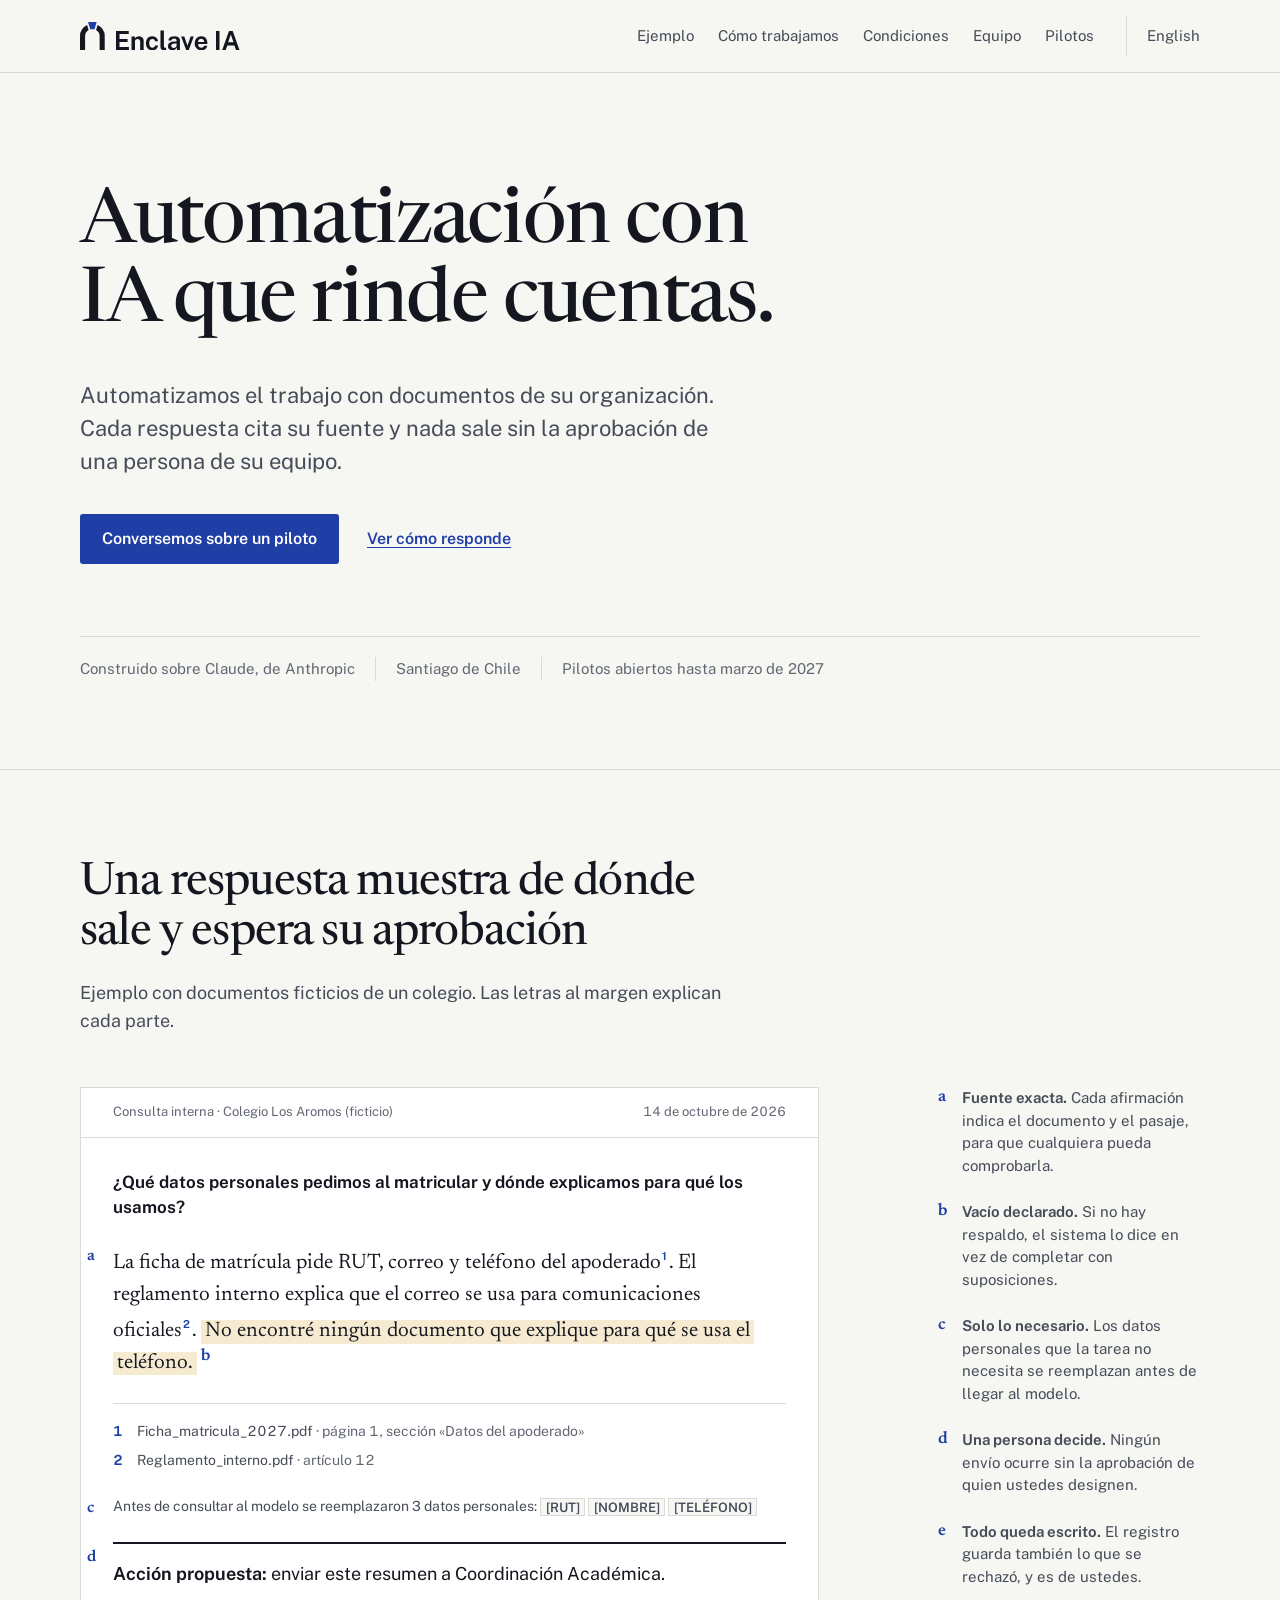
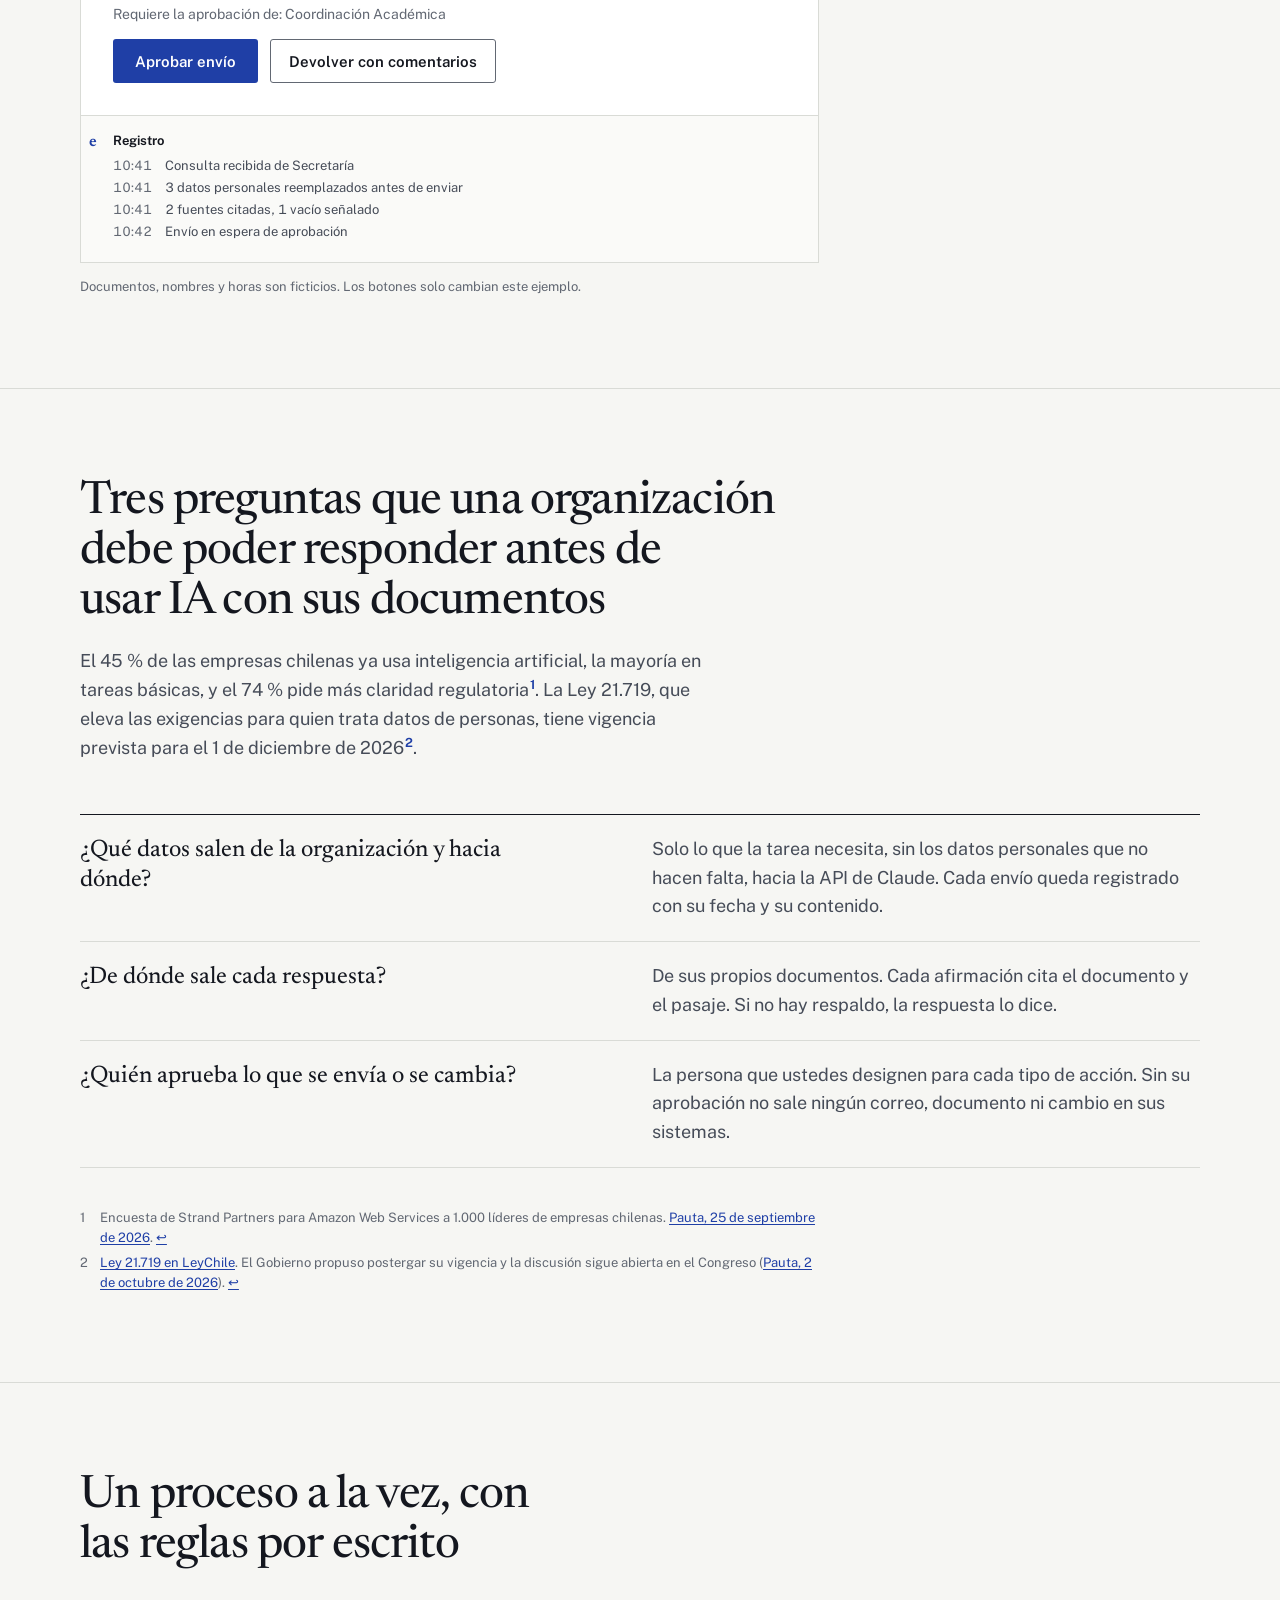
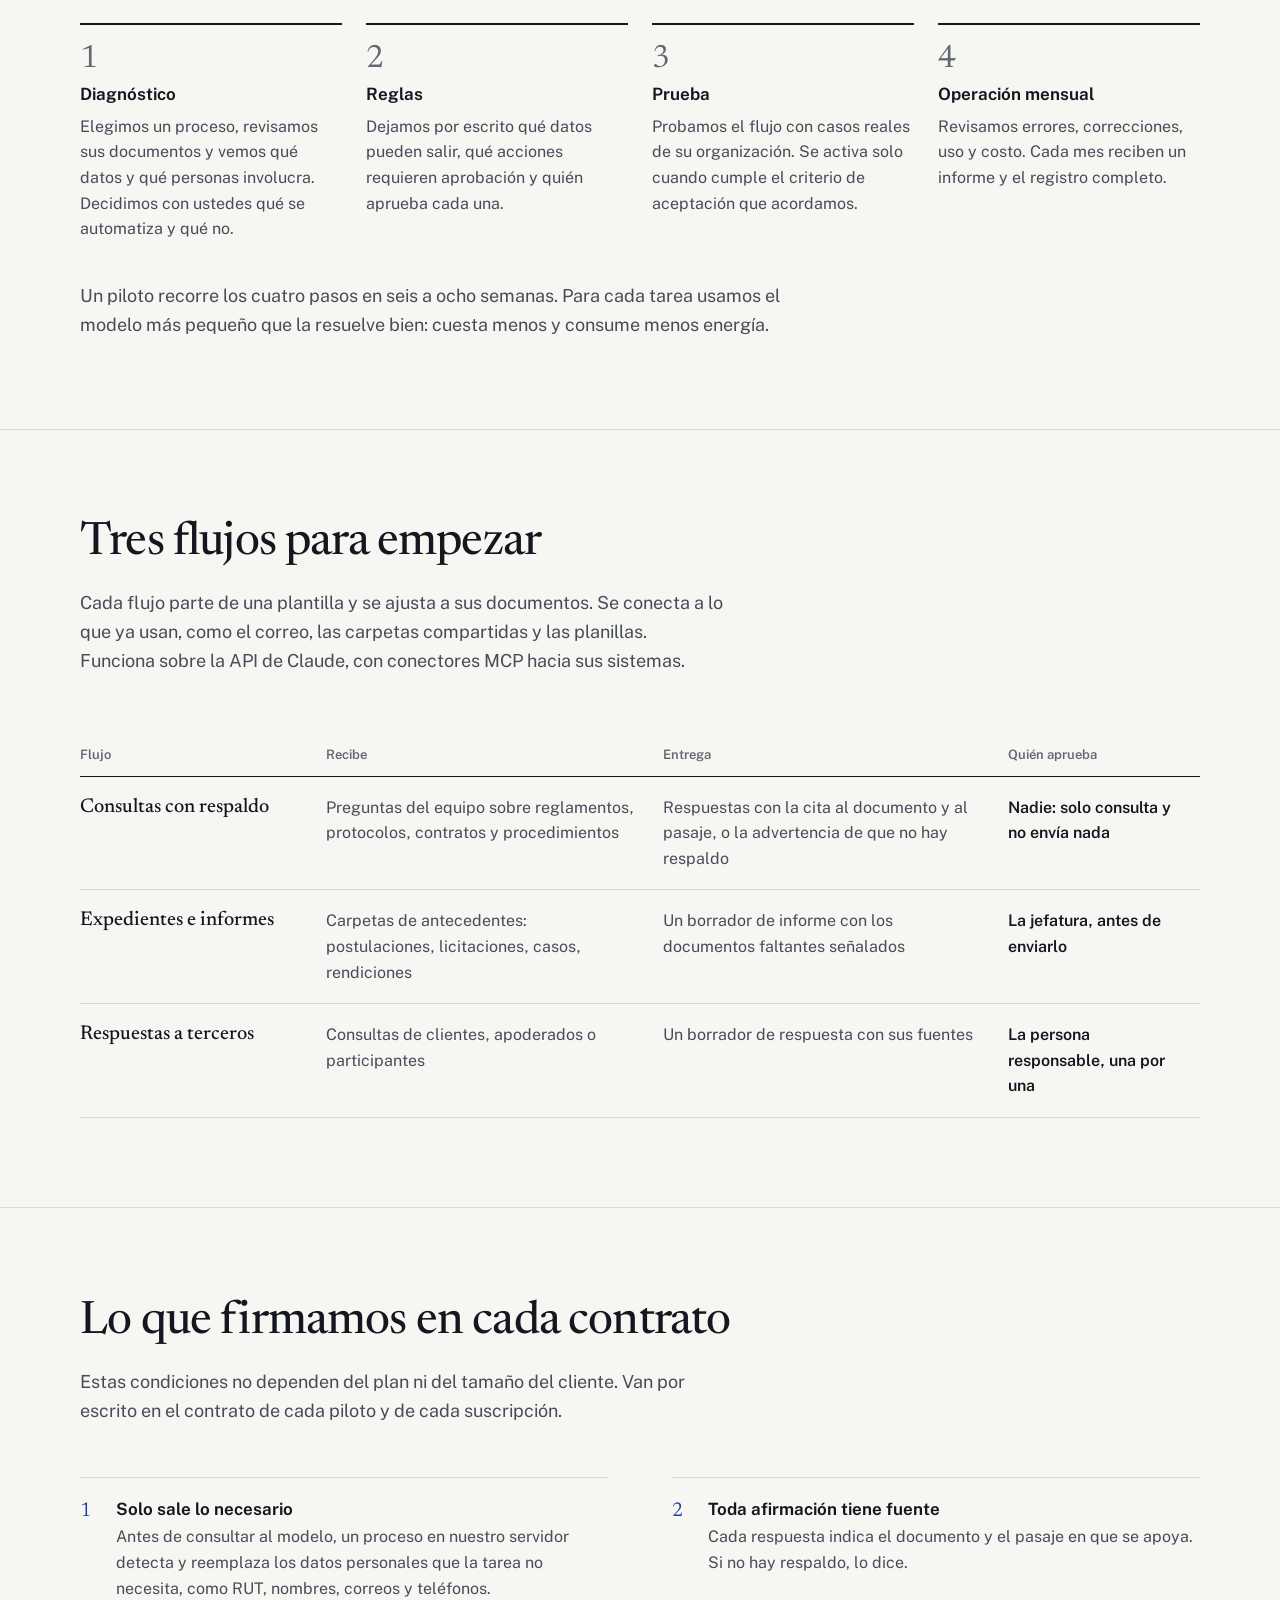
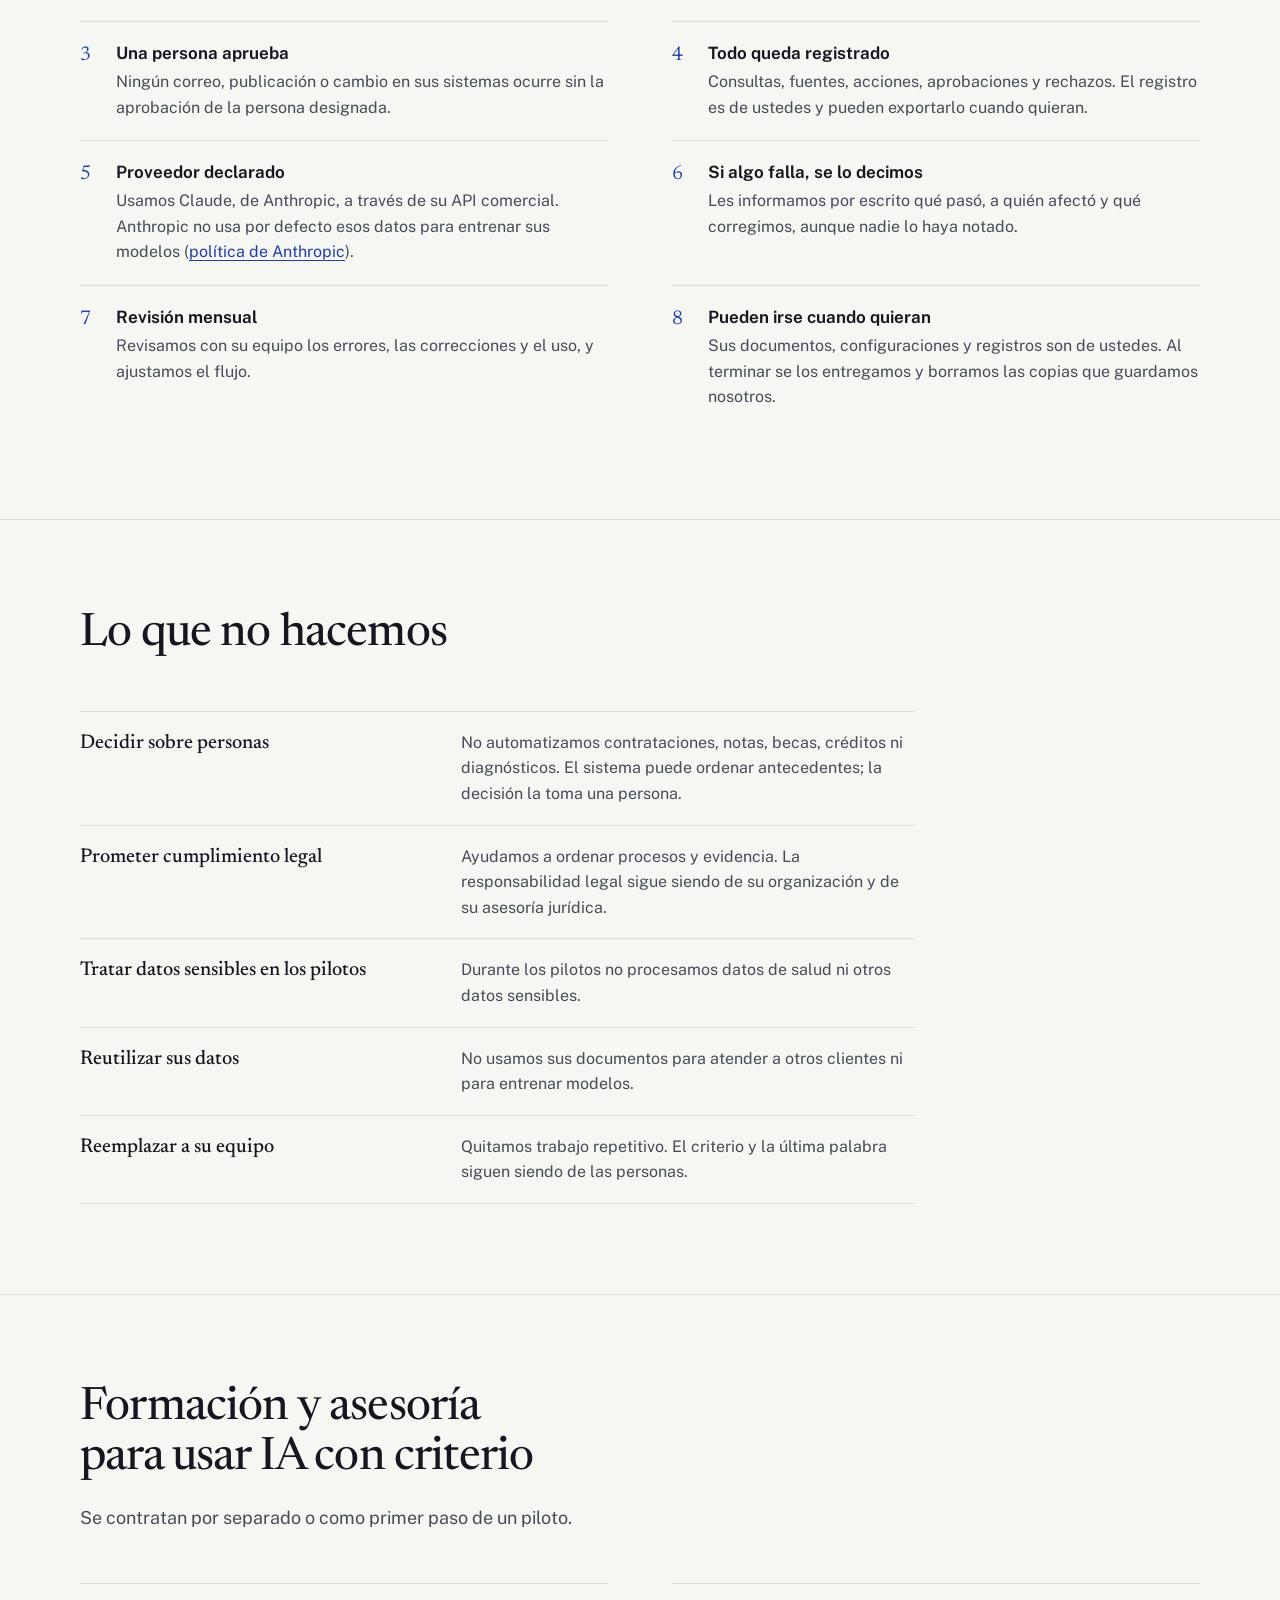
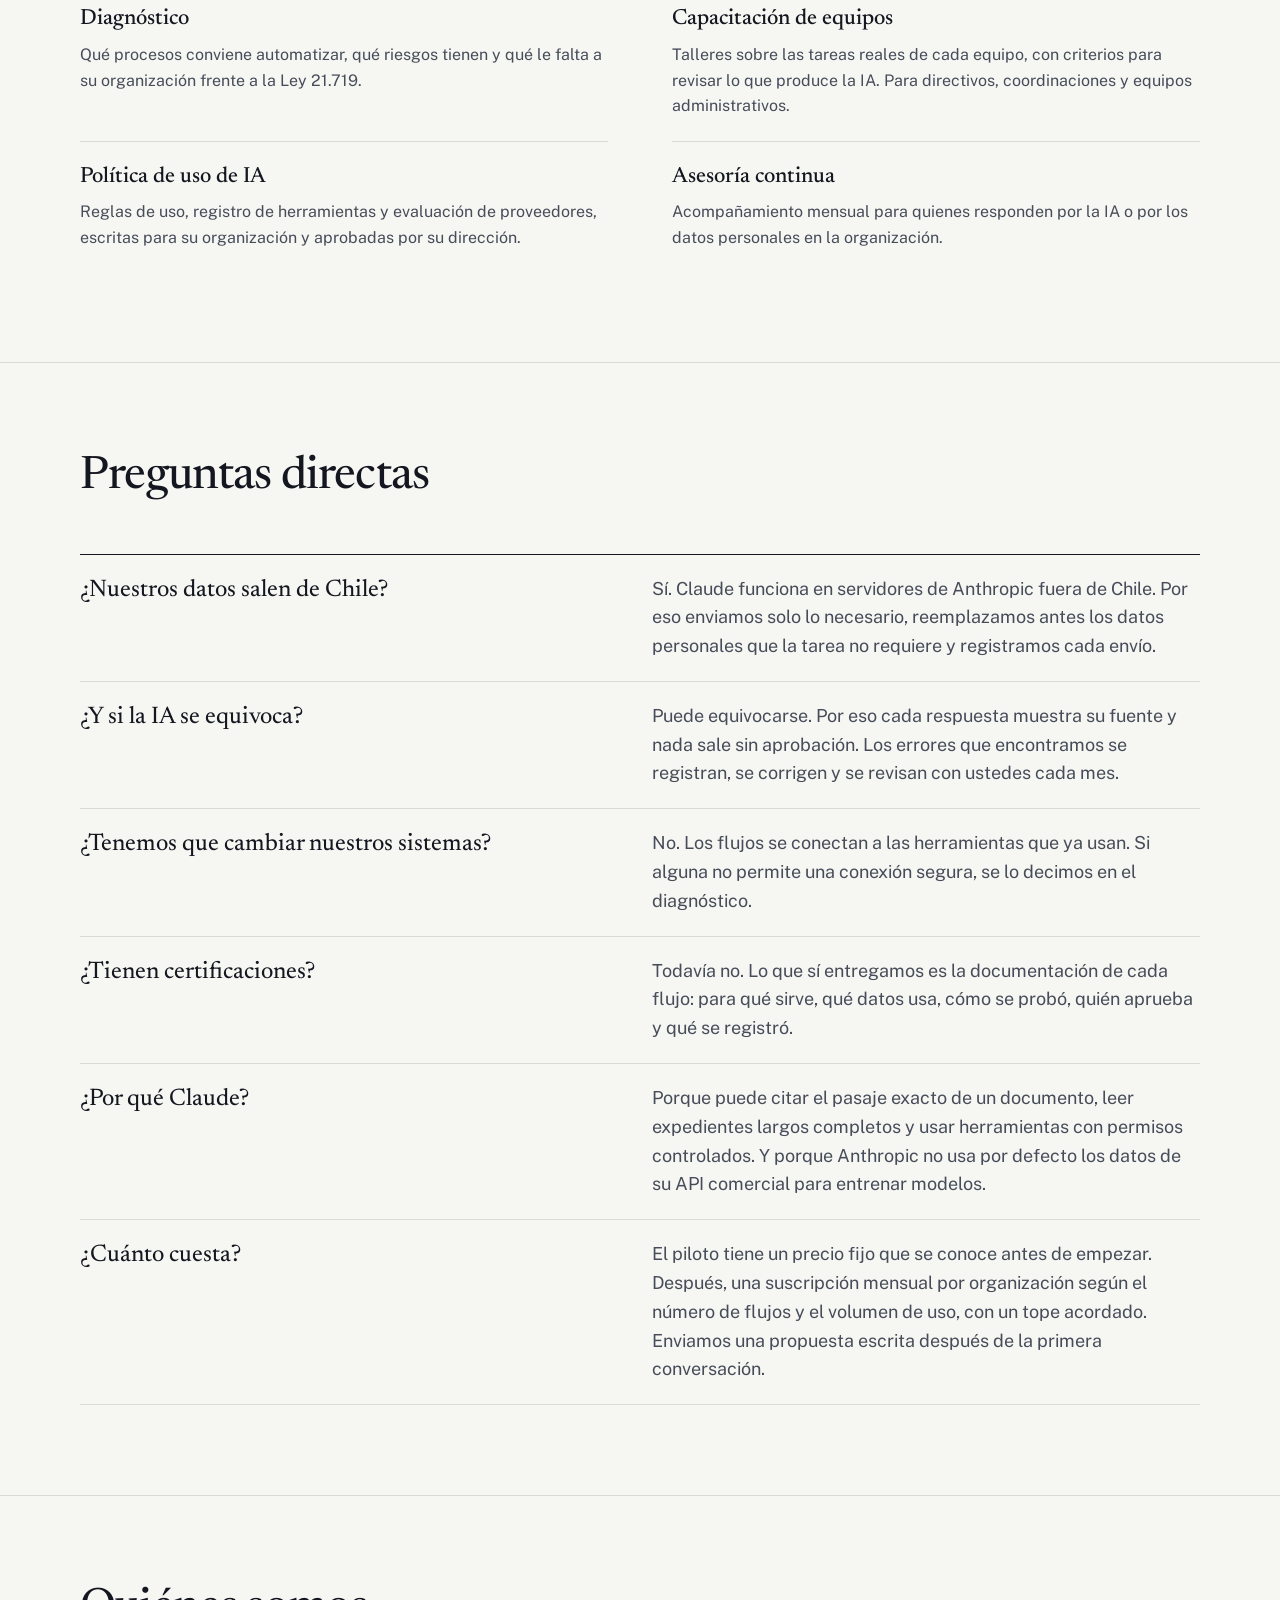
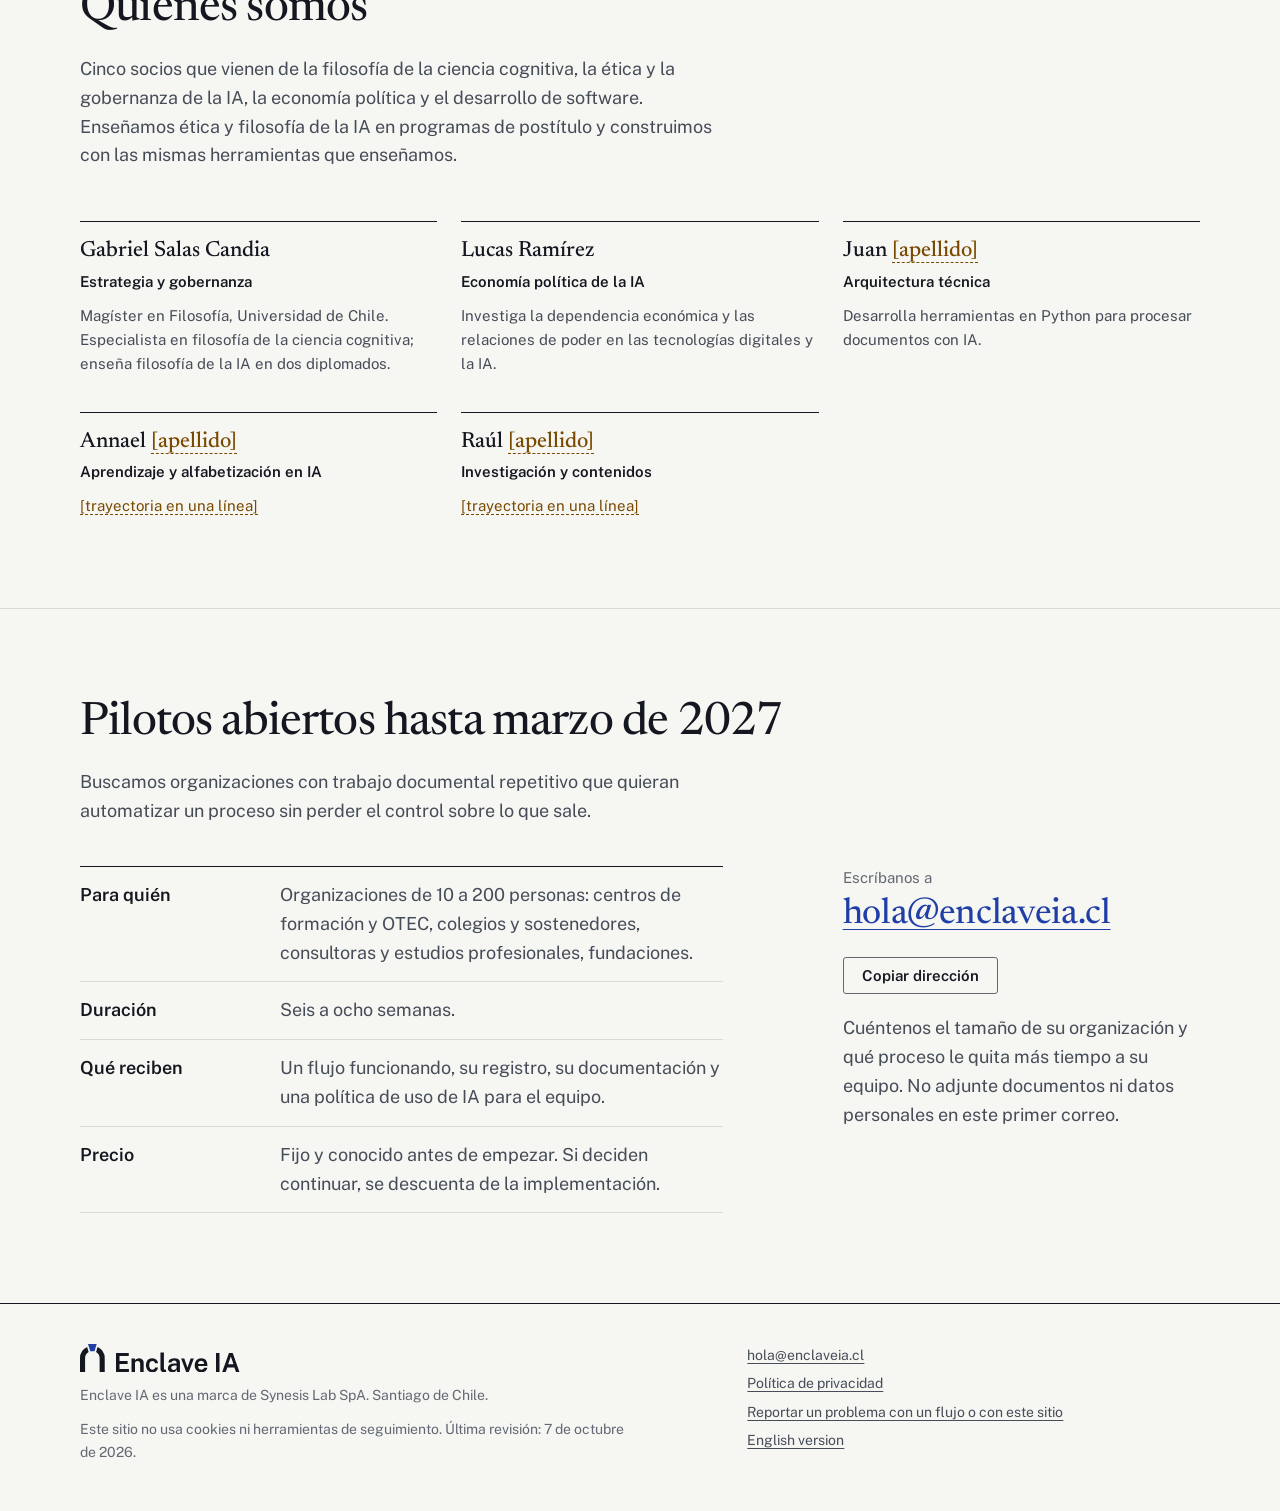
==== commit dd24441f: "Rutas relativas, publicación en GitHub Pages y enlaces de vista previa - Las rutas internas del siti" ====
--- a/sitio/index.html
+++ b/sitio/index.html
@@ -19,20 +19,20 @@
 <meta name="twitter:card" content="summary_large_image">
 <meta name="theme-color" content="#f6f6f3" media="(prefers-color-scheme: light)">
 <meta name="theme-color" content="#0f1217" media="(prefers-color-scheme: dark)">
-<link rel="icon" href="/favicon.svg" type="image/svg+xml">
-<link rel="icon" href="/favicon-32.png" type="image/png" sizes="32x32">
-<link rel="apple-touch-icon" href="/apple-touch-icon.png">
-<link rel="preload" href="/assets/fonts/newsreader.woff2" as="font" type="font/woff2" crossorigin>
-<link rel="preload" href="/assets/fonts/public-sans.woff2" as="font" type="font/woff2" crossorigin>
-<link rel="stylesheet" href="/assets/site.css">
-<script src="/assets/site.js" defer></script>
+<link rel="icon" href="favicon.svg" type="image/svg+xml">
+<link rel="icon" href="favicon-32.png" type="image/png" sizes="32x32">
+<link rel="apple-touch-icon" href="apple-touch-icon.png">
+<link rel="preload" href="assets/fonts/newsreader.woff2" as="font" type="font/woff2" crossorigin>
+<link rel="preload" href="assets/fonts/public-sans.woff2" as="font" type="font/woff2" crossorigin>
+<link rel="stylesheet" href="assets/site.css">
+<script src="assets/site.js" defer></script>
 </head>
 <body>
 <a class="skip" href="#contenido">Saltar al contenido</a>
 
 <header class="site-head">
   <div class="wrap">
-    <a class="logo" href="/" aria-label="Enclave IA, inicio"><svg class="logo-svg" viewBox="7.00 2.49 220.46 38.51" aria-hidden="true" focusable="false"><path fill="currentColor" d="M18.867 13.418L16.784 6.607A17.000 17.000 0 0 0 7.000 22.000L7.000 41.000L14.000 41.000L14.000 22.000A10.000 10.000 0 0 1 18.867 13.418Z"/><path fill="currentColor" d="M29.133 13.418L31.216 6.607A17.000 17.000 0 0 1 41.000 22.000L41.000 41.000L34.000 41.000L34.000 22.000A10.000 10.000 0 0 0 29.133 13.418Z"/><path class="key" d="M21.076 12.437L18.036 2.491L29.964 2.491L26.924 12.437Z"/><path fill="currentColor" d="M56.524399204702625 41.0V15.000000000000004H74.05608143153526L74.03416753112033 19.090032849239282H61.36737119640387V25.891770401106502H72.46367133471645V29.908195020746888H61.334500345781464V36.85995850622407L74.2746585408022 36.874005878284926V41.0ZM77.85027662517288 41.0V22.408022130013833H82.57440784923928V25.056513658367912Q83.00510027662517 24.35077368603043 83.72530904218533 23.70080178077455Q84.4455178077455 23.050829875518673 85.5218274550484 22.637275242047025Q86.5981371023513 22.22372060857538 88.06861600968188 22.22372060857538Q89.78211445366529 22.22372060857538 91.26551694329184 22.89518499308437Q92.7489194329184 23.56664937759336 93.6612962482711 25.007347856154908Q94.57367306362379 26.44804633471646 94.57367306362379 28.755748616874136V41.0H89.75261497233748V29.33646697786999Q89.75261497233748 27.667920124481327 88.79893888312586 26.84530601659751Q87.84526279391424 26.022691908713696 86.43603042876902 26.022691908713696Q85.49008039419087 26.022691908713696 84.6190028526971 26.350838520055326Q83.74792531120332 26.678985131396956 83.20415153872753 27.336823565006917Q82.66037776625173 27.994661998616877 82.66037776625173 28.985282676348547V41.0ZM106.571252593361 41.35961272475795Q104.00142634854771 41.35961272475795 101.99209024896265 40.22163511410788Q99.98275414937758 39.083657503457815 98.83536479944675 36.936516683955745Q97.6879754495159 34.78937586445367 97.6879754495159 31.779866874135546Q97.6879754495159 28.888917704011064 98.7772086791148 26.698791926002766Q99.8664419087137 24.508666147994468 101.86524247925311 23.27853777662517Q103.86404304979253 22.048409405255878 106.571252593361 22.048409405255878Q108.82417012448133 22.048409405255878 110.50479771784232 22.956010114107883Q112.18542531120332 23.863610822959892 113.17506267289073 25.433826071922546Q114.16470003457815 27.0040413208852 114.32708765560166 28.984439834024897H110.27863502766252Q110.1505229944675 28.18907762793914 109.70957598547717 27.443443118948824Q109.26862897648685 26.697808609958507 108.49827109266943 26.217809906639005Q107.727913208852 25.737811203319502 106.6041234439834 25.737811203319502Q104.63749135546334 25.737811203319502 103.41551045988935 27.21980895573997Q102.19352956431536 28.701806708160444 102.19352956431536 31.73603907330567Q102.19352956431536 34.574451071922546 103.36957555325034 36.23892418741356Q104.54562154218533 37.903397302904565 106.69177904564314 37.903397302904565Q107.80461186030428 37.903397302904565 108.56949126901797 37.390527748962654Q109.33437067773167 36.87765819502075 109.76983921161826 36.13202368603043Q110.20530774550484 35.38638917704011 110.32246282849239 34.67868257261411H114.27230290456431Q114.13182918395574 36.586315698478565 113.13123487206086 38.10174619640387Q112.13064056016597 39.61717669432918 110.45549144190872 40.48839470954357Q108.78034232365145 41.35961272475795 106.571252593361 41.35961272475795ZM123.33201504149376 41.297242392807746Q121.39993948824342 41.297242392807746 120.26154045643153 40.829605376901796Q119.12314142461963 40.36196836099585 118.56714643845089 39.5862724757953Q118.01115145228215 38.81057659059474 117.84426867219915 37.84453881396957Q117.67738589211616 36.8785010373444 117.67738589211616 35.88169951590595V14.280774550484097H122.39983143153526V35.31193810511756Q122.39983143153526 36.41971386583679 122.86437802558783 37.07628803596127Q123.32892461964038 37.732862206085755 124.49654218533885 37.85338865836791L125.39922631396956 37.897216459197786V40.89043049792531Q124.89633039419085 41.06096559474412 124.36098504495158 41.17910399377593Q123.8256396957123 41.297242392807746 123.33201504149376 41.297242392807746ZM134.13809647302904 41.35961272475795Q132.35885632780082 41.35961272475795 130.94260027662517 40.70093144882434Q129.5263442254495 40.04225017289073 128.7104728561549 38.79091026970954Q127.8946014868603 37.53957036652835 127.8946014868603 35.74909232365145Q127.8946014868603 32.68620331950208 130.14751901798064 31.108823910788384Q132.40043654910096 29.53144450207469 137.29538381742736 29.46823132780083L139.85060079529737 29.4120418395574V28.227567427385893Q139.85060079529737 26.843901279391424 139.04006742738588 26.082674187413556Q138.2295340594744 25.321447095435687 136.522497406639 25.343360995850624Q135.27649550484094 25.354317946058092 134.20271438450897 25.92731025242047Q133.12893326417702 26.50030255878285 132.74656379668048 27.87469744121715H128.70513485477179Q128.81301867219915 25.912841459197786 129.8456409923928 24.61851659751037Q130.87826331258643 23.32419173582296 132.65947008990315 22.68630057053942Q134.4406768672199 22.048409405255878 136.74781725449515 22.048409405255878Q139.49969744121714 22.048409405255878 141.20027230290455 22.75400890387275Q142.90084716459197 23.45960840248963 143.6841286307054 24.780763744813278Q144.4674100968188 26.10191908713693 144.4674100968188 27.950553250345784V41.0H140.43356673582295L140.0399593706777 37.72808609958506Q139.06535269709542 39.784621369294605 137.5827930497925 40.57211704702628Q136.1002334024896 41.35961272475795 134.13809647302904 41.35961272475795ZM135.73050656984785 38.14445020746888Q136.49384076763485 38.14445020746888 137.22584932572613 37.86982408367911Q137.9578578838174 37.59519795988935 138.54489756224064 37.11899204702628Q139.1319372406639 36.64278613416321 139.48579054287688 36.05054892807746Q139.83964384508988 35.458311721991706 139.85060079529737 34.81915629322268V31.97596818810512L137.7595089903181 32.00406293222683Q136.26093533886583 32.02513399031812 135.06423971300137 32.34780212655602Q133.8675440871369 32.67047026279391 133.16868732710924 33.374103129322265Q132.4698305670816 34.077735995850624 132.4698305670816 35.268672199170126Q132.4698305670816 36.620591286307054 133.4083354944675 37.38252074688796Q134.3468404218534 38.14445020746888 135.73050656984785 38.14445020746888ZM152.9983791493776 41.0 146.07218188105116 22.408022130013833H150.45327627939142L154.71609180497924 34.837698824343015H154.8987076417704L159.1230333679115 22.408022130013833H163.53868430152144L156.62260114107883 41.0ZM173.90648772475794 41.35961272475795Q171.18719744121714 41.35961272475795 169.1180195366528 40.20997579529737Q167.0488416320885 39.06033886583679 165.89288338520055 36.93862378976487Q164.73692513831259 34.816908713692946 164.73692513831259 31.909664591977872Q164.73692513831259 29.08698565006916 165.79047804287688 26.856965335408024Q166.8440309474412 24.626945020746888 168.83735304287688 23.337677213001385Q170.83067513831259 22.048409405255878 173.6468922890733 22.048409405255878Q176.439790802213 22.048409405255878 178.3416645055325 23.229793395574Q180.243538208852 24.411177385892117 181.21730204011064 26.525587828492394Q182.1910658713693 28.639998271092672 182.1910658713693 31.43317773167358V32.812629668049794H169.51949343015215Q169.50853647994467 34.31373184647303 170.00159923928078 35.44693335062241Q170.49466199861686 36.580134854771785 171.45564272130014 37.21282849239281Q172.4166234439834 37.84552213001383 173.79691822268327 37.84552213001383Q175.24154996542185 37.84552213001383 176.3182810338866 37.21198565006915Q177.3950121023513 36.57844917012448 177.78440525587828 35.204616182572614H182.15060943983403Q181.83482451590595 37.16703405947441 180.59163208852004 38.54550267980636Q179.34843966113417 39.92397130013831 177.58408973029046 40.641792012448136Q175.81973979944675 41.35961272475795 173.90648772475794 41.35961272475795ZM169.51162690179805 29.890214384508994H177.67455480636238Q177.67455480636238 28.6551694329184 177.22841026970954 27.64544432918396Q176.7822657330567 26.635719225449517 175.88688623789764 26.044324861687414Q174.99150674273858 25.452930497925312 173.63284491701245 25.452930497925312Q172.30255878284925 25.452930497925312 171.38259638658369 26.09700250691563Q170.46263399031812 26.74107451590595 169.98361860304288 27.761335148686033Q169.50460321576764 28.781595781466116 169.51162690179805 29.890214384508994ZM194.07626642461963 41.0V15.000000000000004H198.88636756569846V41.0ZM202.58195020746888 41.0 211.90743862378974 15.000000000000004H217.04793395573995L226.3663986860304 41.0H221.5548928077455L219.3300700207469 34.72925311203319H209.66997320193636L207.4232365145228 41.0ZM210.7861773858921 30.487508644536653H218.1481241355463L214.47810771092668 19.644904045643155Z"/></svg></a>
+    <a class="logo" href="index.html" aria-label="Enclave IA, inicio"><svg class="logo-svg" viewBox="7.00 2.49 220.46 38.51" aria-hidden="true" focusable="false"><path fill="currentColor" d="M18.867 13.418L16.784 6.607A17.000 17.000 0 0 0 7.000 22.000L7.000 41.000L14.000 41.000L14.000 22.000A10.000 10.000 0 0 1 18.867 13.418Z"/><path fill="currentColor" d="M29.133 13.418L31.216 6.607A17.000 17.000 0 0 1 41.000 22.000L41.000 41.000L34.000 41.000L34.000 22.000A10.000 10.000 0 0 0 29.133 13.418Z"/><path class="key" d="M21.076 12.437L18.036 2.491L29.964 2.491L26.924 12.437Z"/><path fill="currentColor" d="M56.524399204702625 41.0V15.000000000000004H74.05608143153526L74.03416753112033 19.090032849239282H61.36737119640387V25.891770401106502H72.46367133471645V29.908195020746888H61.334500345781464V36.85995850622407L74.2746585408022 36.874005878284926V41.0ZM77.85027662517288 41.0V22.408022130013833H82.57440784923928V25.056513658367912Q83.00510027662517 24.35077368603043 83.72530904218533 23.70080178077455Q84.4455178077455 23.050829875518673 85.5218274550484 22.637275242047025Q86.5981371023513 22.22372060857538 88.06861600968188 22.22372060857538Q89.78211445366529 22.22372060857538 91.26551694329184 22.89518499308437Q92.7489194329184 23.56664937759336 93.6612962482711 25.007347856154908Q94.57367306362379 26.44804633471646 94.57367306362379 28.755748616874136V41.0H89.75261497233748V29.33646697786999Q89.75261497233748 27.667920124481327 88.79893888312586 26.84530601659751Q87.84526279391424 26.022691908713696 86.43603042876902 26.022691908713696Q85.49008039419087 26.022691908713696 84.6190028526971 26.350838520055326Q83.74792531120332 26.678985131396956 83.20415153872753 27.336823565006917Q82.66037776625173 27.994661998616877 82.66037776625173 28.985282676348547V41.0ZM106.571252593361 41.35961272475795Q104.00142634854771 41.35961272475795 101.99209024896265 40.22163511410788Q99.98275414937758 39.083657503457815 98.83536479944675 36.936516683955745Q97.6879754495159 34.78937586445367 97.6879754495159 31.779866874135546Q97.6879754495159 28.888917704011064 98.7772086791148 26.698791926002766Q99.8664419087137 24.508666147994468 101.86524247925311 23.27853777662517Q103.86404304979253 22.048409405255878 106.571252593361 22.048409405255878Q108.82417012448133 22.048409405255878 110.50479771784232 22.956010114107883Q112.18542531120332 23.863610822959892 113.17506267289073 25.433826071922546Q114.16470003457815 27.0040413208852 114.32708765560166 28.984439834024897H110.27863502766252Q110.1505229944675 28.18907762793914 109.70957598547717 27.443443118948824Q109.26862897648685 26.697808609958507 108.49827109266943 26.217809906639005Q107.727913208852 25.737811203319502 106.6041234439834 25.737811203319502Q104.63749135546334 25.737811203319502 103.41551045988935 27.21980895573997Q102.19352956431536 28.701806708160444 102.19352956431536 31.73603907330567Q102.19352956431536 34.574451071922546 103.36957555325034 36.23892418741356Q104.54562154218533 37.903397302904565 106.69177904564314 37.903397302904565Q107.80461186030428 37.903397302904565 108.56949126901797 37.390527748962654Q109.33437067773167 36.87765819502075 109.76983921161826 36.13202368603043Q110.20530774550484 35.38638917704011 110.32246282849239 34.67868257261411H114.27230290456431Q114.13182918395574 36.586315698478565 113.13123487206086 38.10174619640387Q112.13064056016597 39.61717669432918 110.45549144190872 40.48839470954357Q108.78034232365145 41.35961272475795 106.571252593361 41.35961272475795ZM123.33201504149376 41.297242392807746Q121.39993948824342 41.297242392807746 120.26154045643153 40.829605376901796Q119.12314142461963 40.36196836099585 118.56714643845089 39.5862724757953Q118.01115145228215 38.81057659059474 117.84426867219915 37.84453881396957Q117.67738589211616 36.8785010373444 117.67738589211616 35.88169951590595V14.280774550484097H122.39983143153526V35.31193810511756Q122.39983143153526 36.41971386583679 122.86437802558783 37.07628803596127Q123.32892461964038 37.732862206085755 124.49654218533885 37.85338865836791L125.39922631396956 37.897216459197786V40.89043049792531Q124.89633039419085 41.06096559474412 124.36098504495158 41.17910399377593Q123.8256396957123 41.297242392807746 123.33201504149376 41.297242392807746ZM134.13809647302904 41.35961272475795Q132.35885632780082 41.35961272475795 130.94260027662517 40.70093144882434Q129.5263442254495 40.04225017289073 128.7104728561549 38.79091026970954Q127.8946014868603 37.53957036652835 127.8946014868603 35.74909232365145Q127.8946014868603 32.68620331950208 130.14751901798064 31.108823910788384Q132.40043654910096 29.53144450207469 137.29538381742736 29.46823132780083L139.85060079529737 29.4120418395574V28.227567427385893Q139.85060079529737 26.843901279391424 139.04006742738588 26.082674187413556Q138.2295340594744 25.321447095435687 136.522497406639 25.343360995850624Q135.27649550484094 25.354317946058092 134.20271438450897 25.92731025242047Q133.12893326417702 26.50030255878285 132.74656379668048 27.87469744121715H128.70513485477179Q128.81301867219915 25.912841459197786 129.8456409923928 24.61851659751037Q130.87826331258643 23.32419173582296 132.65947008990315 22.68630057053942Q134.4406768672199 22.048409405255878 136.74781725449515 22.048409405255878Q139.49969744121714 22.048409405255878 141.20027230290455 22.75400890387275Q142.90084716459197 23.45960840248963 143.6841286307054 24.780763744813278Q144.4674100968188 26.10191908713693 144.4674100968188 27.950553250345784V41.0H140.43356673582295L140.0399593706777 37.72808609958506Q139.06535269709542 39.784621369294605 137.5827930497925 40.57211704702628Q136.1002334024896 41.35961272475795 134.13809647302904 41.35961272475795ZM135.73050656984785 38.14445020746888Q136.49384076763485 38.14445020746888 137.22584932572613 37.86982408367911Q137.9578578838174 37.59519795988935 138.54489756224064 37.11899204702628Q139.1319372406639 36.64278613416321 139.48579054287688 36.05054892807746Q139.83964384508988 35.458311721991706 139.85060079529737 34.81915629322268V31.97596818810512L137.7595089903181 32.00406293222683Q136.26093533886583 32.02513399031812 135.06423971300137 32.34780212655602Q133.8675440871369 32.67047026279391 133.16868732710924 33.374103129322265Q132.4698305670816 34.077735995850624 132.4698305670816 35.268672199170126Q132.4698305670816 36.620591286307054 133.4083354944675 37.38252074688796Q134.3468404218534 38.14445020746888 135.73050656984785 38.14445020746888ZM152.9983791493776 41.0 146.07218188105116 22.408022130013833H150.45327627939142L154.71609180497924 34.837698824343015H154.8987076417704L159.1230333679115 22.408022130013833H163.53868430152144L156.62260114107883 41.0ZM173.90648772475794 41.35961272475795Q171.18719744121714 41.35961272475795 169.1180195366528 40.20997579529737Q167.0488416320885 39.06033886583679 165.89288338520055 36.93862378976487Q164.73692513831259 34.816908713692946 164.73692513831259 31.909664591977872Q164.73692513831259 29.08698565006916 165.79047804287688 26.856965335408024Q166.8440309474412 24.626945020746888 168.83735304287688 23.337677213001385Q170.83067513831259 22.048409405255878 173.6468922890733 22.048409405255878Q176.439790802213 22.048409405255878 178.3416645055325 23.229793395574Q180.243538208852 24.411177385892117 181.21730204011064 26.525587828492394Q182.1910658713693 28.639998271092672 182.1910658713693 31.43317773167358V32.812629668049794H169.51949343015215Q169.50853647994467 34.31373184647303 170.00159923928078 35.44693335062241Q170.49466199861686 36.580134854771785 171.45564272130014 37.21282849239281Q172.4166234439834 37.84552213001383 173.79691822268327 37.84552213001383Q175.24154996542185 37.84552213001383 176.3182810338866 37.21198565006915Q177.3950121023513 36.57844917012448 177.78440525587828 35.204616182572614H182.15060943983403Q181.83482451590595 37.16703405947441 180.59163208852004 38.54550267980636Q179.34843966113417 39.92397130013831 177.58408973029046 40.641792012448136Q175.81973979944675 41.35961272475795 173.90648772475794 41.35961272475795ZM169.51162690179805 29.890214384508994H177.67455480636238Q177.67455480636238 28.6551694329184 177.22841026970954 27.64544432918396Q176.7822657330567 26.635719225449517 175.88688623789764 26.044324861687414Q174.99150674273858 25.452930497925312 173.63284491701245 25.452930497925312Q172.30255878284925 25.452930497925312 171.38259638658369 26.09700250691563Q170.46263399031812 26.74107451590595 169.98361860304288 27.761335148686033Q169.50460321576764 28.781595781466116 169.51162690179805 29.890214384508994ZM194.07626642461963 41.0V15.000000000000004H198.88636756569846V41.0ZM202.58195020746888 41.0 211.90743862378974 15.000000000000004H217.04793395573995L226.3663986860304 41.0H221.5548928077455L219.3300700207469 34.72925311203319H209.66997320193636L207.4232365145228 41.0ZM210.7861773858921 30.487508644536653H218.1481241355463L214.47810771092668 19.644904045643155Z"/></svg></a>
     <nav class="nav" aria-label="Secciones">
       <a href="#ejemplo">Ejemplo</a>
       <a href="#como">Cómo trabajamos</a>
@@ -40,7 +40,7 @@
       <a href="#equipo">Equipo</a>
       <a class="nav-cta" href="#pilotos">Pilotos</a>
     </nav>
-    <a class="lang" href="/en/" hreflang="en" lang="en">English</a>
+    <a class="lang" href="en/index.html" hreflang="en" lang="en">English</a>
   </div>
 </header>
 
@@ -314,9 +314,9 @@
     </div>
     <nav class="foot-links" aria-label="Enlaces del pie">
       <a href="mailto:hola@enclaveia.cl">hola@enclaveia.cl</a>
-      <a href="/privacidad">Política de privacidad</a>
+      <a href="privacidad.html">Política de privacidad</a>
       <a href="mailto:hola@enclaveia.cl?subject=Reporte%20de%20un%20problema">Reportar un problema con un flujo o con este sitio</a>
-      <a href="/en/" hreflang="en" lang="en">English version</a>
+      <a href="en/index.html" hreflang="en" lang="en">English version</a>
     </nav>
   </div>
 </footer>
--- a/sitio/assets/site.css
+++ b/sitio/assets/site.css
@@ -0,0 +1,370 @@
+/* Enclave IA · hoja de estilos del sitio
+   Sistema: papel neutro, tinta casi negra y un solo acento (azul tinta), usado para
+   la dovela del logo, los enlaces y la acción principal. Titulares en Newsreader,
+   texto en Public Sans. Retícula de 12 columnas, espaciado en múltiplos de 8 px. */
+
+@font-face {
+  font-family: "Newsreader";
+  src: url("fonts/newsreader.woff2") format("woff2");
+  font-weight: 400 600;
+  font-style: normal;
+  font-display: swap;
+}
+@font-face {
+  font-family: "Public Sans";
+  src: url("fonts/public-sans.woff2") format("woff2");
+  font-weight: 100 900;
+  font-style: normal;
+  font-display: swap;
+}
+
+:root {
+  --paper: #f6f6f3;
+  --surface: #ffffff;
+  --ink: #14171f;
+  --ink-2: #464c58;
+  --ink-3: #626873;
+  --rule: #d9dbd6;
+  --accent: #1f3fa6;
+  --accent-hover: #17318a;
+  --on-accent: #ffffff;
+  --accent-wash: #e9edf8;
+  --flag: #7a4a00;
+  --flag-wash: #f6ead0;
+  --serif: "Newsreader", "Iowan Old Style", Georgia, serif;
+  --sans: "Public Sans", system-ui, -apple-system, "Segoe UI", Roboto, sans-serif;
+  --wrap: 75rem;
+  --gutter: clamp(1rem, 4vw, 2.5rem);
+  --section: clamp(3.5rem, 7vw, 6rem);
+  color-scheme: light;
+}
+@media (prefers-color-scheme: dark) {
+  :root:not([data-theme="light"]) {
+    --paper: #0f1217;
+    --surface: #161a21;
+    --ink: #e7e9ed;
+    --ink-2: #b2b7c1;
+    --ink-3: #9198a4;
+    --rule: #2a303a;
+    --accent: #9fb3ff;
+    --accent-hover: #c2cfff;
+    --on-accent: #0f1217;
+    --accent-wash: #1c2440;
+    --flag: #f0c776;
+    --flag-wash: #3a2e14;
+    color-scheme: dark;
+  }
+}
+:root[data-theme="dark"] {
+  --paper: #0f1217;
+  --surface: #161a21;
+  --ink: #e7e9ed;
+  --ink-2: #b2b7c1;
+  --ink-3: #9198a4;
+  --rule: #2a303a;
+  --accent: #9fb3ff;
+  --accent-hover: #c2cfff;
+  --on-accent: #0f1217;
+  --accent-wash: #1c2440;
+  --flag: #f0c776;
+  --flag-wash: #3a2e14;
+  color-scheme: dark;
+}
+
+*,
+*::before,
+*::after { box-sizing: border-box; }
+html {
+  -webkit-text-size-adjust: 100%;
+  scroll-padding-top: 1.5rem;
+}
+@media (prefers-reduced-motion: no-preference) {
+  html { scroll-behavior: smooth; }
+}
+body {
+  margin: 0;
+  background: var(--paper);
+  color: var(--ink);
+  font-family: var(--sans);
+  font-size: 1.0625rem;
+  line-height: 1.6;
+  -webkit-font-smoothing: antialiased;
+  text-rendering: optimizeLegibility;
+}
+@media (min-width: 60rem) {
+  body { font-size: 1.125rem; }
+}
+h1, h2, h3, p, ol, ul, dl, dd, figure, blockquote { margin: 0; }
+ol, ul { padding: 0; list-style: none; }
+img, svg { display: block; max-width: 100%; }
+a { color: var(--accent); text-underline-offset: 0.18em; text-decoration-thickness: 1px; }
+a:hover { color: var(--accent-hover); text-decoration-thickness: 2px; }
+:focus-visible { outline: 2px solid var(--accent); outline-offset: 3px; border-radius: 2px; }
+strong { font-weight: 650; }
+abbr { text-decoration: none; }
+
+.skip {
+  position: absolute; left: 1rem; top: -4rem; z-index: 10;
+  background: var(--ink); color: var(--paper); padding: 0.5rem 0.875rem; text-decoration: none;
+}
+.skip:focus { top: 1rem; }
+
+.wrap { max-width: var(--wrap); margin-inline: auto; padding-inline: var(--gutter); }
+.grid { display: grid; grid-template-columns: repeat(12, minmax(0, 1fr)); column-gap: 1.5rem; }
+.grid > * { grid-column: 1 / -1; }
+
+/* Encabezado */
+.site-head { border-bottom: 1px solid var(--rule); }
+.site-head .wrap { display: flex; align-items: center; gap: 2rem; min-height: 4.5rem; }
+.logo { display: block; color: var(--ink); line-height: 0; }
+.logo svg { height: 1.75rem; width: auto; }
+.logo .key { fill: var(--accent); }
+.nav { display: flex; gap: 1.5rem; margin-left: auto; font-size: 0.9375rem; }
+.nav a { color: var(--ink-2); text-decoration: none; padding-block: 0.5rem; }
+.nav a:hover { color: var(--ink); text-decoration: underline; }
+.lang { font-size: 0.9375rem; color: var(--ink-2); text-decoration: none; border-left: 1px solid var(--rule); padding: 0.5rem 0 0.5rem 1.25rem; }
+.lang:hover { color: var(--ink); }
+@media (max-width: 56rem) {
+  .nav a:not(.nav-cta) { display: none; }
+  .lang { border-left: 0; padding-left: 0; }
+  .site-head .wrap { gap: 1.25rem; }
+}
+
+/* Tipografía de sección */
+.display {
+  font-family: var(--serif);
+  font-weight: 450;
+  font-optical-sizing: auto;
+  letter-spacing: -0.018em;
+  line-height: 1.04;
+  text-wrap: balance;
+}
+h1.display { font-size: clamp(2.5rem, 1.35rem + 4.6vw, 4.75rem); }
+h2.display { font-size: clamp(1.875rem, 1.3rem + 2.2vw, 2.875rem); line-height: 1.08; }
+h3 { font-size: 1.0625rem; font-weight: 650; line-height: 1.35; }
+.lede { font-size: clamp(1.1875rem, 1.05rem + 0.5vw, 1.375rem); line-height: 1.5; color: var(--ink-2); max-width: 36em; text-wrap: pretty; }
+.prose { max-width: 38em; color: var(--ink-2); }
+.prose p + p { margin-top: 1em; }
+.muted { color: var(--ink-3); }
+.small { font-size: 0.875rem; line-height: 1.5; }
+
+section { padding-block: var(--section); border-top: 1px solid var(--rule); }
+.section-head { margin-bottom: clamp(2rem, 4vw, 3.5rem); }
+.section-head .display { grid-column: 1 / span 8; }
+.section-head .prose { grid-column: 1 / span 7; margin-top: 1.25rem; }
+@media (max-width: 56rem) {
+  .section-head .display, .section-head .prose { grid-column: 1 / -1; }
+}
+
+/* Portada */
+.hero { padding-block: clamp(3.5rem, 9vw, 7rem) clamp(3rem, 7vw, 5.5rem); border-top: 0; }
+.hero h1 { grid-column: 1 / span 10; }
+.hero .lede { grid-column: 1 / span 7; margin-top: clamp(1.5rem, 3vw, 2.25rem); }
+.actions { grid-column: 1 / -1; display: flex; flex-wrap: wrap; align-items: center; gap: 0.75rem 1.75rem; margin-top: 2.25rem; }
+.button {
+  display: inline-flex; align-items: center; min-height: 3rem; padding: 0.75rem 1.375rem;
+  background: var(--accent); color: var(--on-accent); font-weight: 600; font-size: 1rem;
+  text-decoration: none; border-radius: 3px; border: 0; cursor: pointer; font-family: var(--sans);
+}
+.button:hover { background: var(--accent-hover); color: var(--on-accent); text-decoration: none; }
+.text-link { font-weight: 600; font-size: 1rem; }
+.facts {
+  grid-column: 1 / -1; display: flex; flex-wrap: wrap; gap: 0.5rem 0; margin-top: clamp(3rem, 6vw, 4.5rem);
+  padding-top: 1.25rem; border-top: 1px solid var(--rule); font-size: 0.9375rem; color: var(--ink-3);
+}
+.facts li { padding-right: 1.25rem; margin-right: 1.25rem; border-right: 1px solid var(--rule); }
+.facts li:last-child { border-right: 0; }
+@media (max-width: 56rem) {
+  .hero h1, .hero .lede { grid-column: 1 / -1; }
+  .facts { display: grid; gap: 0.25rem; }
+  .facts li { border-right: 0; padding: 0; margin: 0; }
+}
+
+/* Ejemplo anotado */
+.specimen { grid-column: 1 / span 8; position: relative; }
+.notes { grid-column: 10 / span 3; align-self: start; display: grid; gap: 1.5rem; font-size: 0.9375rem; line-height: 1.5; color: var(--ink-2); counter-reset: none; }
+.notes li { display: grid; grid-template-columns: 1.5rem minmax(0, 1fr); }
+.notes b { font-family: var(--serif); font-weight: 600; font-size: 1.0625rem; color: var(--accent); line-height: 1.35; }
+@media (max-width: 60rem) {
+  .specimen, .notes { grid-column: 1 / -1; }
+  .notes { margin-top: 2rem; grid-template-columns: repeat(auto-fit, minmax(15rem, 1fr)); }
+}
+.sheet { background: var(--surface); border: 1px solid var(--rule); }
+.sheet-head {
+  display: flex; flex-wrap: wrap; justify-content: space-between; gap: 0.25rem 1rem;
+  padding: 0.875rem clamp(1.25rem, 3vw, 2rem); border-bottom: 1px solid var(--rule); font-size: 0.8125rem; color: var(--ink-3);
+}
+.sheet-body { padding: clamp(1.25rem, 3vw, 2rem); display: grid; gap: 1.5rem; }
+.marked { position: relative; }
+.mark {
+  font-family: var(--serif); font-weight: 600; color: var(--accent); font-size: 1rem; line-height: 1;
+  position: absolute; left: calc(-1 * clamp(1.25rem, 3vw, 2rem) + 0.375rem); top: 0.3rem;
+}
+.question { font-weight: 650; font-size: 1.0625rem; line-height: 1.45; }
+.answer { font-family: var(--serif); font-size: clamp(1.1875rem, 1.1rem + 0.35vw, 1.3125rem); line-height: 1.5; font-optical-sizing: auto; }
+.answer sup a { font-family: var(--sans); font-size: 0.6875rem; font-weight: 650; text-decoration: none; padding: 0 0.125em; }
+.gap { background: var(--flag-wash); color: inherit; box-decoration-break: clone; -webkit-box-decoration-break: clone; padding: 0.05em 0.2em; }
+.cites { display: grid; gap: 0.375rem; font-size: 0.875rem; color: var(--ink-2); padding-top: 1rem; border-top: 1px solid var(--rule); }
+.cites li { display: grid; grid-template-columns: 1.5rem minmax(0, 1fr); }
+.cites .n { color: var(--accent); font-weight: 650; }
+.cites .loc { color: var(--ink-3); }
+.redacted { font-size: 0.875rem; color: var(--ink-2); }
+.token { font-size: 0.8125rem; font-weight: 600; background: var(--paper); border: 1px solid var(--rule); padding: 0.05em 0.35em; white-space: nowrap; }
+.approval { border-top: 2px solid var(--ink); padding-top: 1rem; display: grid; gap: 0.875rem; }
+.approval .who { font-size: 0.875rem; color: var(--ink-3); }
+.approval .row { display: flex; flex-wrap: wrap; gap: 0.75rem; }
+.approval button { min-height: 2.75rem; font-size: 0.9375rem; }
+.button-quiet {
+  display: inline-flex; align-items: center; padding: 0.625rem 1.125rem; border-radius: 3px; cursor: pointer;
+  background: transparent; color: var(--ink); border: 1px solid var(--ink-3); font: 600 0.9375rem/1 var(--sans);
+}
+.button-quiet:hover { border-color: var(--ink); }
+button[disabled] { opacity: 0.45; cursor: default; }
+.log, .cites, table, .sheet-head { font-variant-numeric: tabular-nums; }
+.log .mark { left: 0.5rem; top: 1.125rem; }
+.log { border-top: 1px solid var(--rule); background: color-mix(in srgb, var(--paper) 55%, var(--surface)); padding: 1rem clamp(1.25rem, 3vw, 2rem) 1.25rem; font-size: 0.8125rem; line-height: 1.55; color: var(--ink-2); }
+.log h3 { font-size: 0.8125rem; font-weight: 650; color: var(--ink); margin-bottom: 0.375rem; }
+.log ol { display: grid; gap: 0.125rem; }
+.log li { display: grid; grid-template-columns: 3.25rem minmax(0, 1fr); }
+.log time { color: var(--ink-3); }
+.log .new { color: var(--ink); font-weight: 600; }
+.fine { margin-top: 0.875rem; font-size: 0.8125rem; color: var(--ink-3); }
+
+/* Preguntas y respuestas en dos columnas */
+.qa { grid-column: 1 / -1; border-top: 1px solid var(--ink); }
+.qa > div { display: grid; grid-template-columns: repeat(12, minmax(0, 1fr)); column-gap: 1.5rem; padding-block: 1.25rem; border-bottom: 1px solid var(--rule); }
+.qa dt { grid-column: 1 / span 5; font-family: var(--serif); font-size: clamp(1.25rem, 1.1rem + 0.5vw, 1.5rem); line-height: 1.25; font-weight: 450; }
+.qa dd { grid-column: 7 / span 6; color: var(--ink-2); }
+@media (max-width: 48rem) {
+  .qa dt, .qa dd { grid-column: 1 / -1; }
+  .qa dd { margin-top: 0.5rem; }
+}
+
+/* Notas al pie */
+.footnotes { grid-column: 1 / span 8; margin-top: 2.5rem; font-size: 0.8125rem; line-height: 1.5; color: var(--ink-3); display: grid; gap: 0.375rem; }
+.footnotes li { display: grid; grid-template-columns: 1.25rem minmax(0, 1fr); }
+.fn { font-size: 0.7em; font-weight: 650; text-decoration: none; vertical-align: super; line-height: 0; padding-left: 0.1em; }
+@media (max-width: 56rem) { .footnotes { grid-column: 1 / -1; } }
+
+/* Pasos */
+.steps { grid-column: 1 / -1; display: grid; grid-template-columns: repeat(4, minmax(0, 1fr)); gap: 2rem 1.5rem; }
+.steps li { border-top: 2px solid var(--ink); padding-top: 1.125rem; display: grid; gap: 0.5rem; align-content: start; }
+.steps .num { font-family: var(--serif); font-size: 2rem; line-height: 1; color: var(--ink-3); font-weight: 400; }
+.steps p { color: var(--ink-2); font-size: 1rem; }
+@media (max-width: 60rem) { .steps { grid-template-columns: repeat(2, minmax(0, 1fr)); } }
+@media (max-width: 36rem) { .steps { grid-template-columns: 1fr; } }
+.after { grid-column: 1 / span 8; margin-top: 2.5rem; color: var(--ink-2); }
+@media (max-width: 56rem) { .after { grid-column: 1 / -1; } }
+
+/* Tabla de flujos */
+.table-wrap { grid-column: 1 / -1; overflow-x: auto; }
+table { width: 100%; border-collapse: collapse; font-size: 1rem; min-width: 46rem; }
+caption { text-align: left; }
+th, td { text-align: left; vertical-align: top; padding: 1.125rem 1.5rem 1.125rem 0; border-bottom: 1px solid var(--rule); }
+thead th { font-size: 0.8125rem; font-weight: 600; color: var(--ink-3); border-bottom: 1px solid var(--ink); padding-bottom: 0.625rem; }
+tbody th { font-family: var(--serif); font-size: 1.25rem; font-weight: 500; line-height: 1.25; width: 22%; }
+tbody td { color: var(--ink-2); }
+td.approver { color: var(--ink); font-weight: 600; }
+@media (max-width: 48rem) {
+  table { min-width: 0; }
+  thead { position: absolute; width: 1px; height: 1px; overflow: hidden; clip: rect(0 0 0 0); }
+  tbody tr { display: block; padding-block: 1.25rem; border-bottom: 1px solid var(--rule); }
+  tbody tr:first-child { border-top: 1px solid var(--ink); }
+  tbody th, tbody td { display: block; width: auto; border: 0; padding: 0.25rem 0; }
+  tbody th { margin-bottom: 0.5rem; }
+  tbody td::before { content: attr(data-label); display: block; font-size: 0.8125rem; font-weight: 600; color: var(--ink-3); }
+}
+
+/* Condiciones */
+.clauses { grid-column: 1 / -1; display: grid; grid-template-columns: repeat(2, minmax(0, 1fr)); column-gap: clamp(2rem, 5vw, 4.5rem); counter-reset: clause; }
+.clauses li { counter-increment: clause; display: grid; grid-template-columns: 2.25rem minmax(0, 1fr); padding-block: 1.25rem; border-top: 1px solid var(--rule); }
+.clauses li::before { content: counter(clause); font-family: var(--serif); font-size: 1.25rem; line-height: 1.3; color: var(--accent); }
+.clauses h3 { font-size: 1.0625rem; }
+.clauses p { color: var(--ink-2); margin-top: 0.25rem; font-size: 1rem; }
+@media (max-width: 52rem) { .clauses { grid-template-columns: 1fr; } }
+
+/* Límites */
+.limits { grid-column: 1 / span 9; display: grid; }
+.limits li { padding-block: 1.125rem; border-top: 1px solid var(--rule); display: grid; grid-template-columns: repeat(9, minmax(0, 1fr)); column-gap: 1.5rem; }
+.limits li:last-child { border-bottom: 1px solid var(--rule); }
+.limits h3 { grid-column: 1 / span 4; font-family: var(--serif); font-weight: 500; font-size: 1.25rem; line-height: 1.3; }
+.limits p { grid-column: 5 / span 5; color: var(--ink-2); font-size: 1rem; }
+@media (max-width: 56rem) {
+  .limits { grid-column: 1 / -1; }
+  .limits h3, .limits p { grid-column: 1 / -1; }
+  .limits p { margin-top: 0.375rem; }
+}
+
+/* Servicios */
+.services { grid-column: 1 / -1; display: grid; grid-template-columns: repeat(2, minmax(0, 1fr)); gap: 0 clamp(2rem, 5vw, 4.5rem); }
+.services div { padding-block: 1.375rem; border-top: 1px solid var(--rule); }
+.services dt { font-family: var(--serif); font-size: 1.375rem; font-weight: 500; line-height: 1.25; }
+.services dd { color: var(--ink-2); margin-top: 0.5rem; font-size: 1rem; }
+@media (max-width: 48rem) { .services { grid-template-columns: 1fr; } }
+
+/* Equipo */
+.team { grid-column: 1 / -1; display: grid; grid-template-columns: repeat(auto-fill, minmax(min(100%, 16.5rem), 1fr)); gap: 2.25rem 1.5rem; }
+.team li { border-top: 1px solid var(--ink); padding-top: 1rem; display: grid; gap: 0.25rem; align-content: start; }
+.team .name { font-family: var(--serif); font-size: 1.375rem; line-height: 1.25; font-weight: 500; }
+.team .role { font-size: 0.9375rem; font-weight: 600; color: var(--ink); }
+.team .bio { font-size: 0.9375rem; color: var(--ink-2); margin-top: 0.375rem; }
+.pending { border-bottom: 1px dashed var(--flag); color: var(--flag); }
+
+/* Pilotos */
+.pilot .display { grid-column: 1 / span 8; }
+.pilot .terms { grid-row: 3; }
+.pilot .contact { grid-column: 9 / span 4; grid-row: 3; margin-top: 2.5rem; }
+.pilot .mail { font-size: clamp(1.75rem, 1.4rem + 1.2vw, 2.25rem); }
+.pilot .prose { grid-column: 1 / span 7; margin-top: 1.25rem; }
+.terms { grid-column: 1 / span 7; margin-top: 2.5rem; border-top: 1px solid var(--ink); }
+.terms div { display: grid; grid-template-columns: 11rem minmax(0, 1fr); gap: 1.5rem; padding-block: 0.875rem; border-bottom: 1px solid var(--rule); }
+.terms dt { font-weight: 600; }
+.terms dd { color: var(--ink-2); }
+.contact { grid-column: 1 / span 8; margin-top: 3rem; }
+.contact .label { font-size: 0.9375rem; color: var(--ink-3); }
+.mail { display: inline-block; font-family: var(--serif); font-size: clamp(1.75rem, 1.2rem + 2.4vw, 3rem); font-weight: 450; letter-spacing: -0.01em; line-height: 1.2; margin-top: 0.25rem; overflow-wrap: anywhere; }
+.contact .row { display: flex; flex-wrap: wrap; align-items: center; gap: 0.75rem 1.25rem; margin-top: 1.25rem; }
+.contact .note { margin-top: 1.25rem; max-width: 34em; color: var(--ink-2); }
+.copied { font-size: 0.875rem; color: var(--ink-2); }
+@media (max-width: 56rem) {
+  .pilot .display, .pilot .prose, .pilot .terms, .pilot .contact { grid-column: 1 / -1; grid-row: auto; }
+  .terms div { grid-template-columns: 1fr; gap: 0.125rem; }
+}
+
+/* Pie */
+.site-foot { border-top: 1px solid var(--ink); padding-block: 2.5rem 3rem; font-size: 0.875rem; color: var(--ink-3); }
+.site-foot .grid { row-gap: 1.25rem; }
+.foot-id { grid-column: 1 / span 6; display: grid; gap: 0.75rem; align-content: start; }
+.foot-id svg { height: 1.75rem; width: auto; color: var(--ink); }
+.foot-id .key { fill: var(--accent); }
+.foot-links { grid-column: 8 / span 5; display: grid; gap: 0.375rem; align-content: start; }
+.foot-links a { color: var(--ink-2); }
+@media (max-width: 48rem) { .foot-id, .foot-links { grid-column: 1 / -1; } }
+
+/* Página de texto (privacidad) */
+.doc { padding-block: clamp(3rem, 7vw, 5rem); }
+.doc .display { font-size: clamp(2.25rem, 1.6rem + 2.6vw, 3.25rem); }
+.doc .body { max-width: 40em; margin-top: 2rem; color: var(--ink-2); }
+.doc .body h2 { font-family: var(--serif); font-weight: 500; font-size: 1.5rem; color: var(--ink); margin: 2.5rem 0 0.75rem; line-height: 1.25; }
+.doc .body p + p, .doc .body p + ul, .doc .body ul + p { margin-top: 0.875rem; }
+.doc .body ul { list-style: disc; padding-left: 1.25rem; display: grid; gap: 0.375rem; }
+
+@media print {
+  .site-head .nav, .lang, .approval .row, .contact .row { display: none; }
+  body { background: #fff; color: #000; }
+  section { break-inside: avoid; }
+}
+.mark-inline { font-family: var(--serif); font-weight: 600; color: var(--accent); font-size: 0.8em; vertical-align: super; line-height: 0; margin-left: 0.2em; }
+
+/* Página de marca */
+.brand-grid { display: grid; grid-template-columns: repeat(auto-fit, minmax(min(100%, 20rem), 1fr)); gap: 1.5rem; margin-top: 1.5rem; }
+.tile { border: 1px solid var(--rule); background: var(--surface); padding: 2.5rem 2rem; display: grid; place-items: center; min-height: 11rem; }
+.tile img { max-height: 3.5rem; width: auto; }
+.tile.ink { background: #0f1217; border-color: #0f1217; }
+.tile.cons img { max-height: none; width: 100%; max-width: 26rem; }
+.swatches { display: grid; grid-template-columns: repeat(auto-fit, minmax(min(100%, 12rem), 1fr)); gap: 1.5rem; margin-top: 1.5rem; }
+.swatch { border-top: 3.5rem solid; padding-top: 0.75rem; font-size: 0.875rem; color: var(--ink-2); }
+.swatch b { display: block; color: var(--ink); font-size: 1rem; }
+.sw-ink { border-color: #14171f; } .sw-paper { border-color: #f6f6f3; box-shadow: inset 0 1px 0 var(--rule); } .sw-blue { border-color: #1f3fa6; } .sw-blue-dark { border-color: #9fb3ff; } .sw-rule { border-color: #d9dbd6; }
+.doc .body table { min-width: 0; font-size: 0.9375rem; margin-top: 1rem; }
+.tile.big img { max-height: 9rem; }
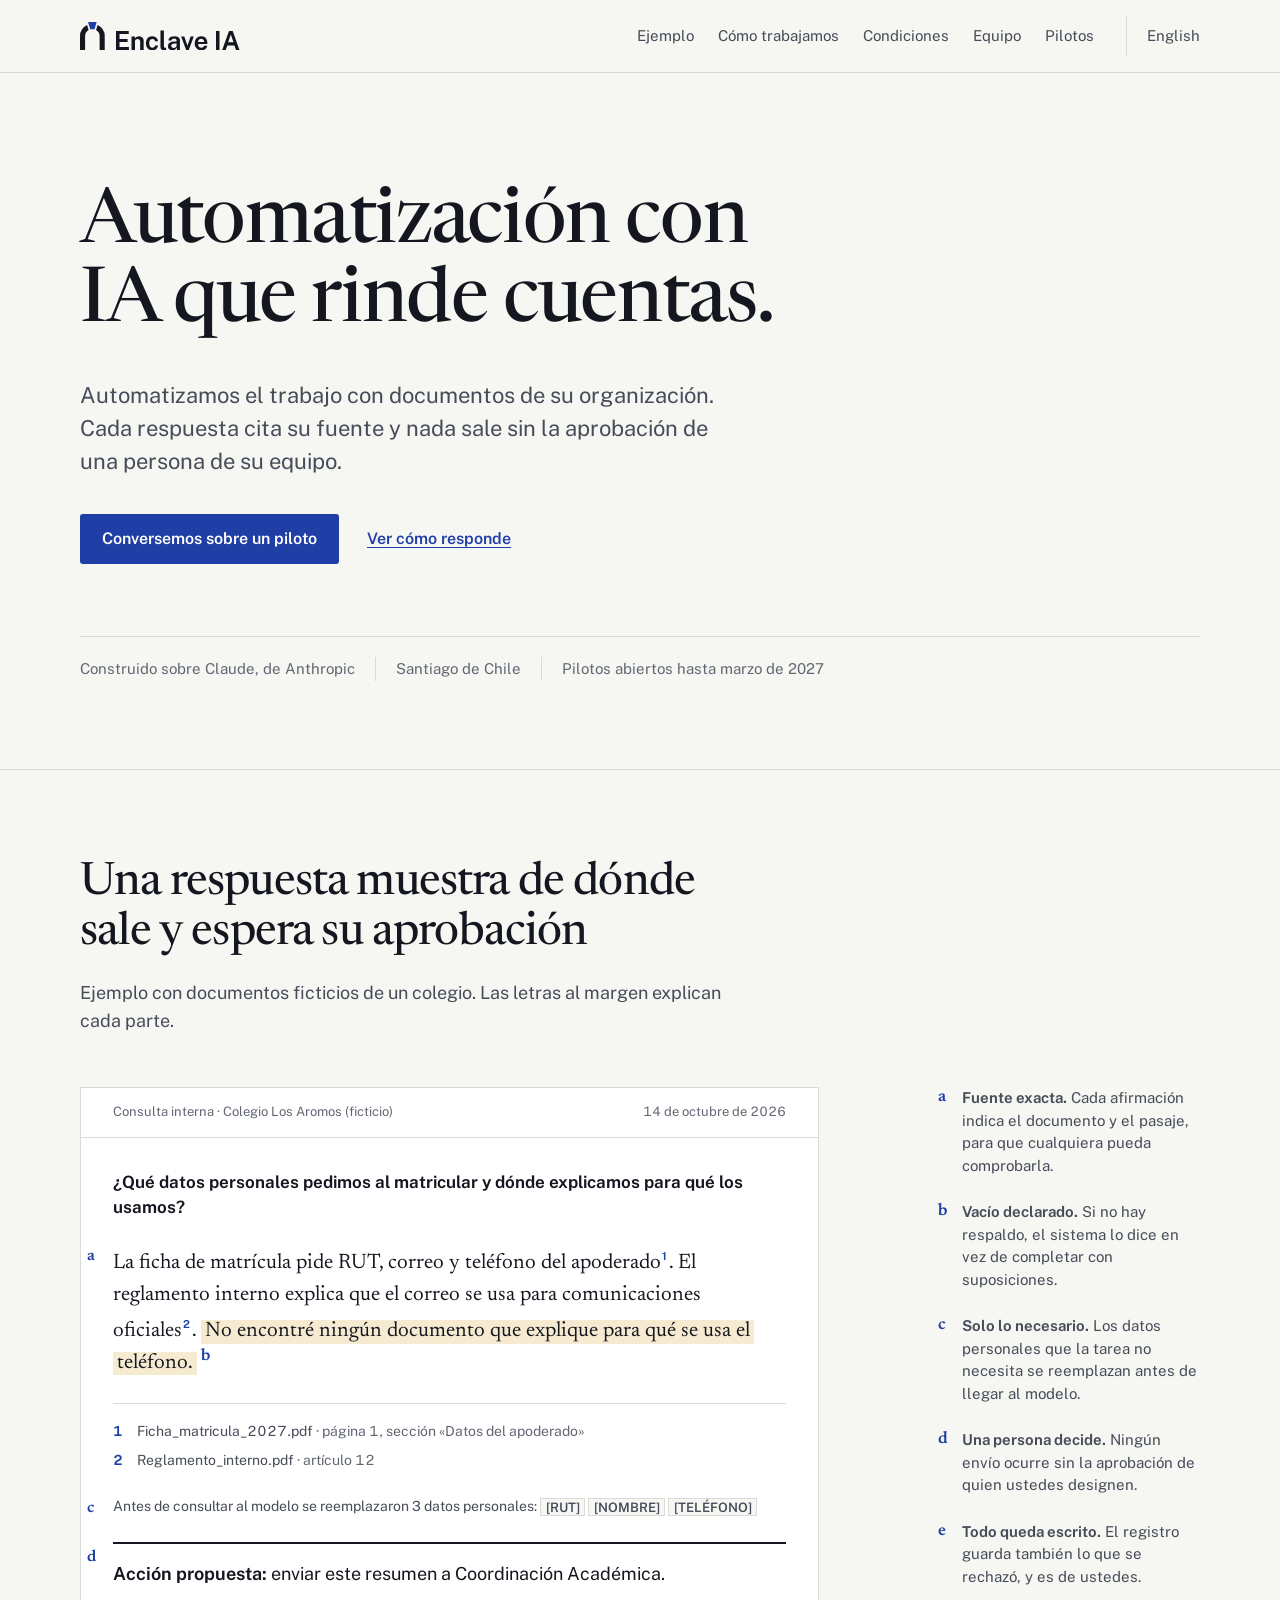
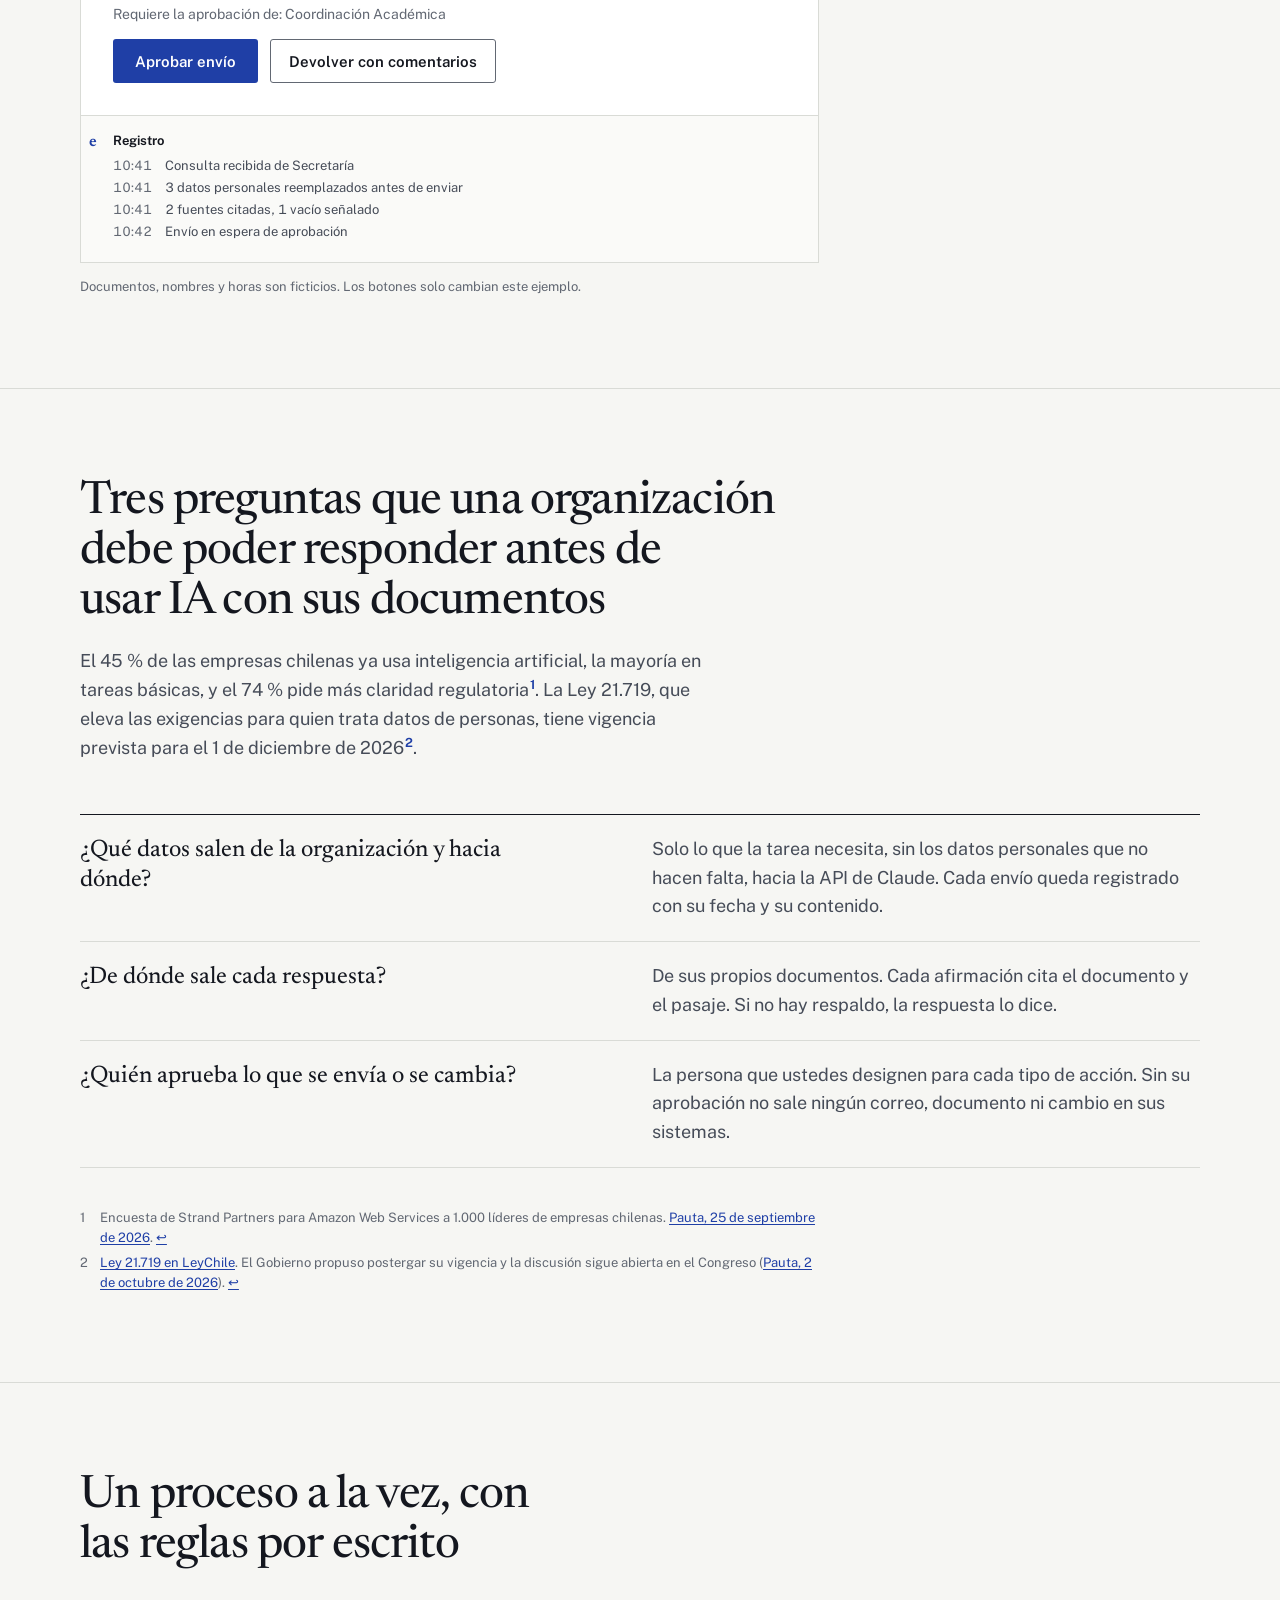
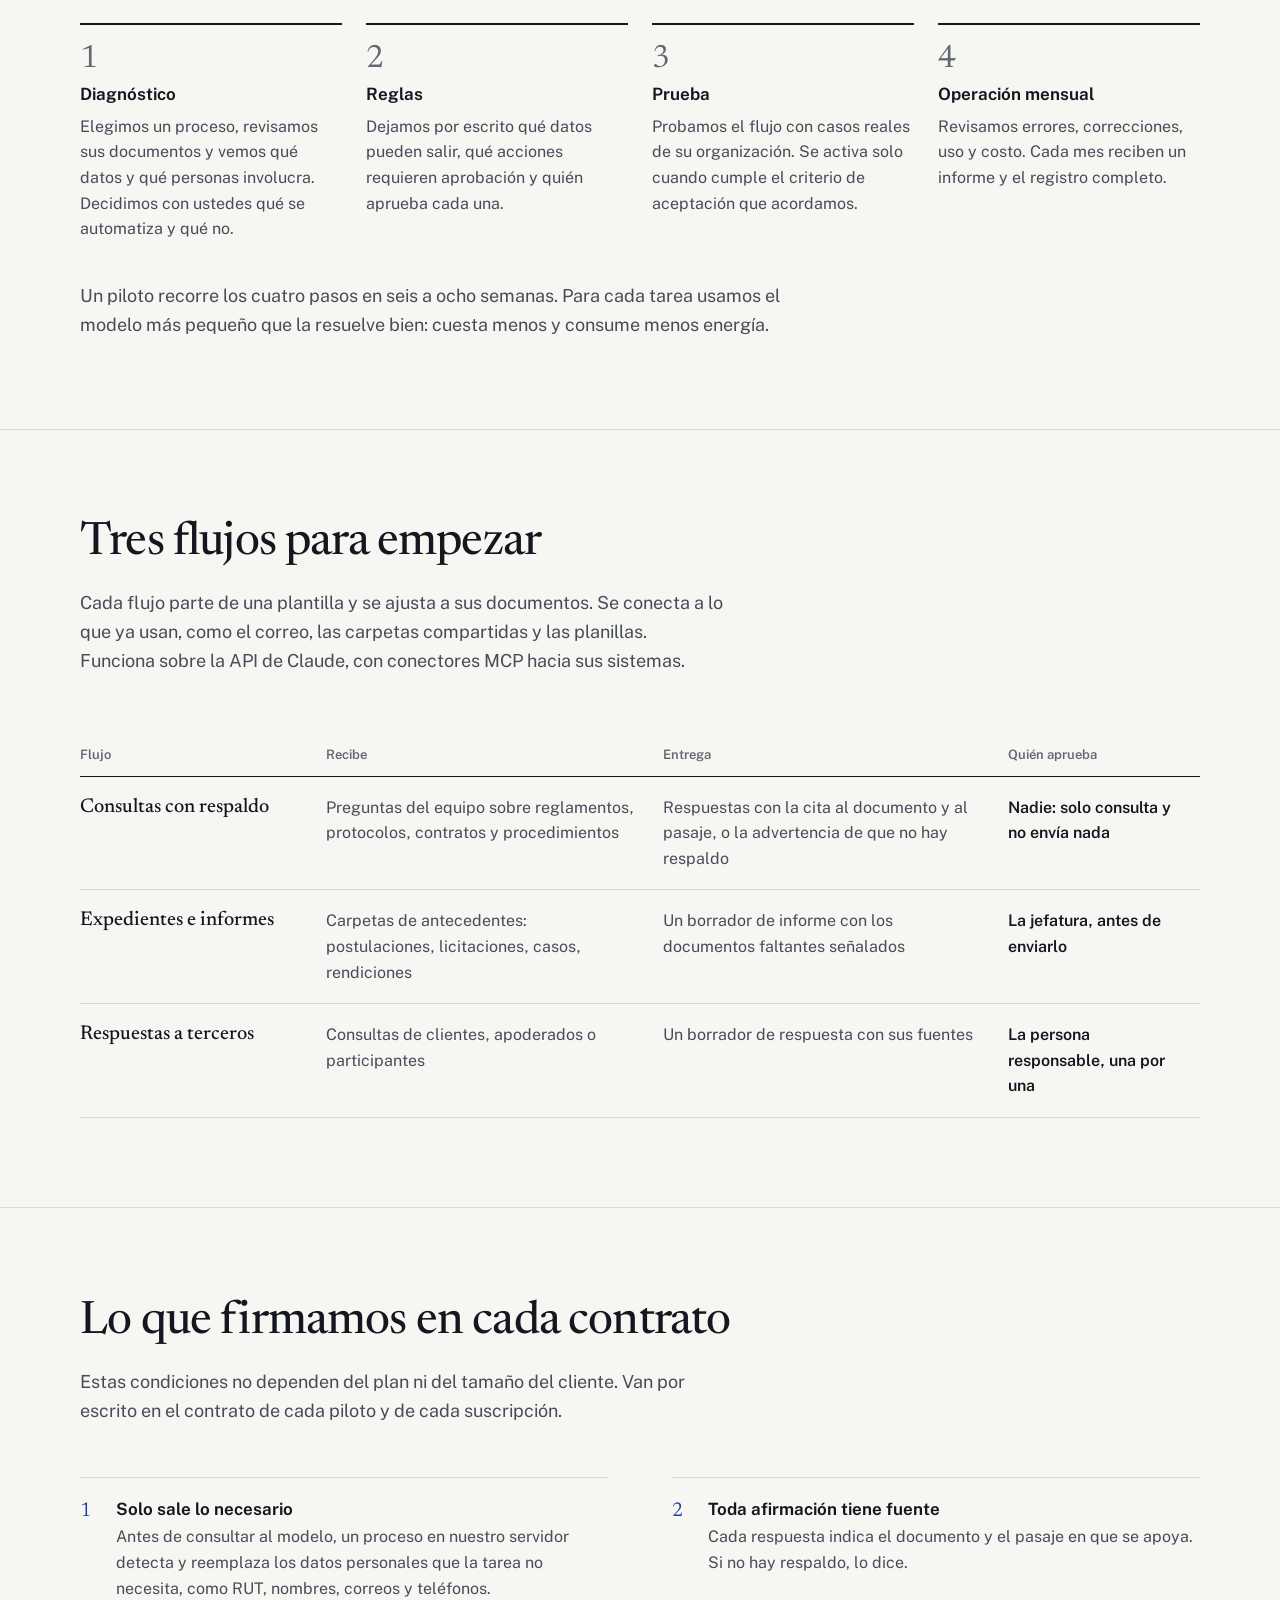
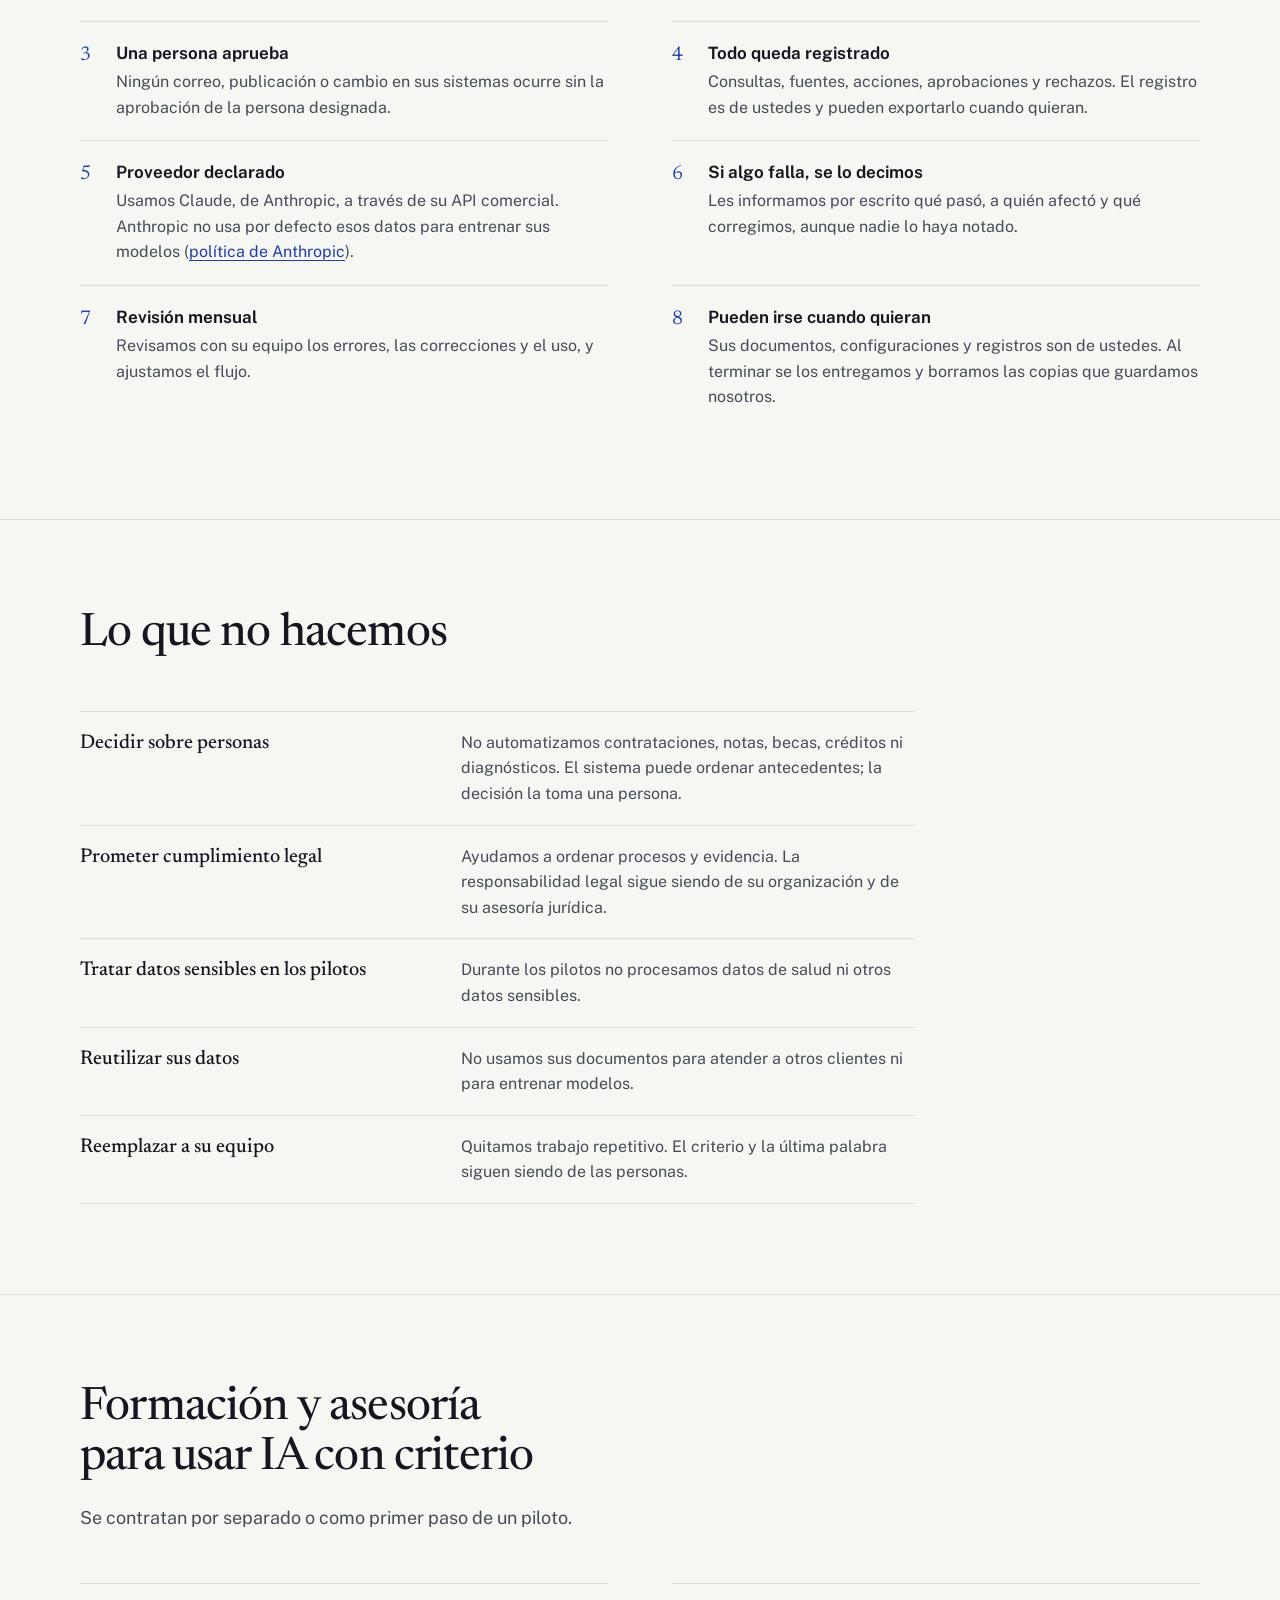
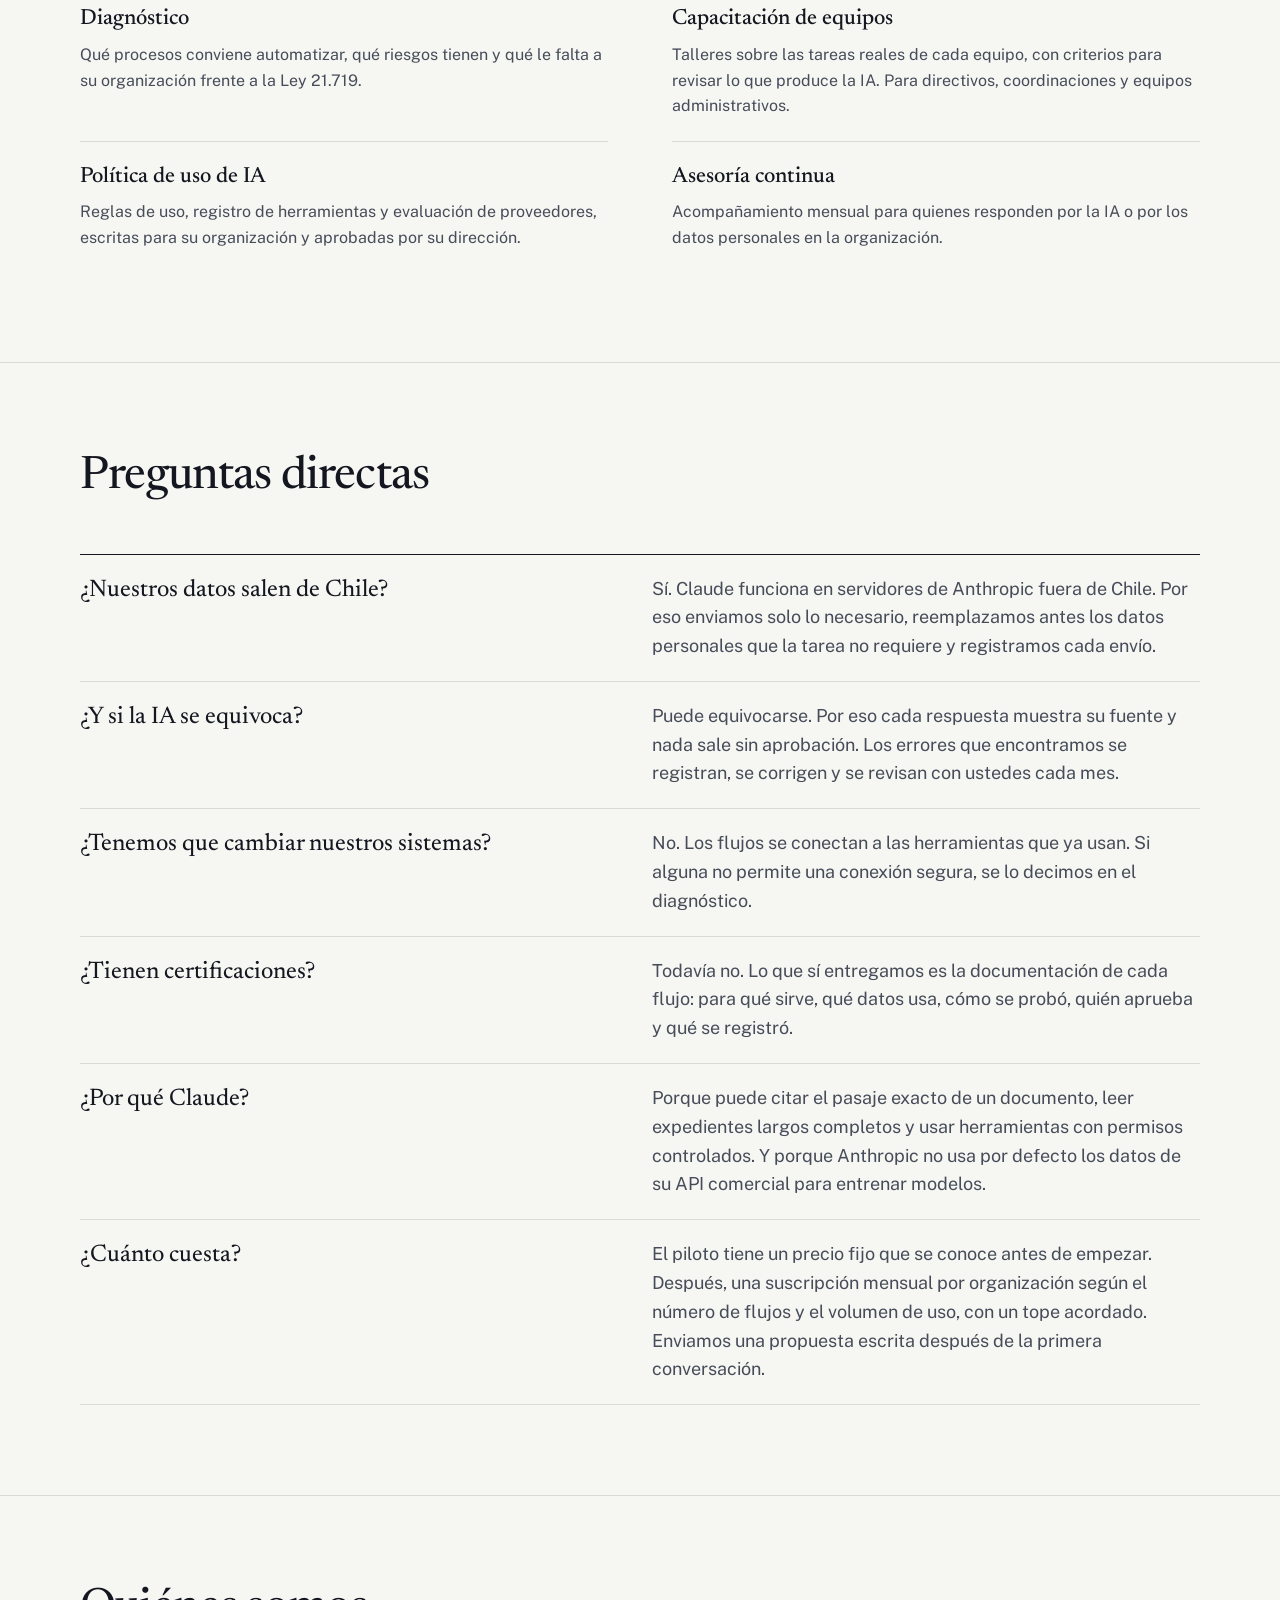
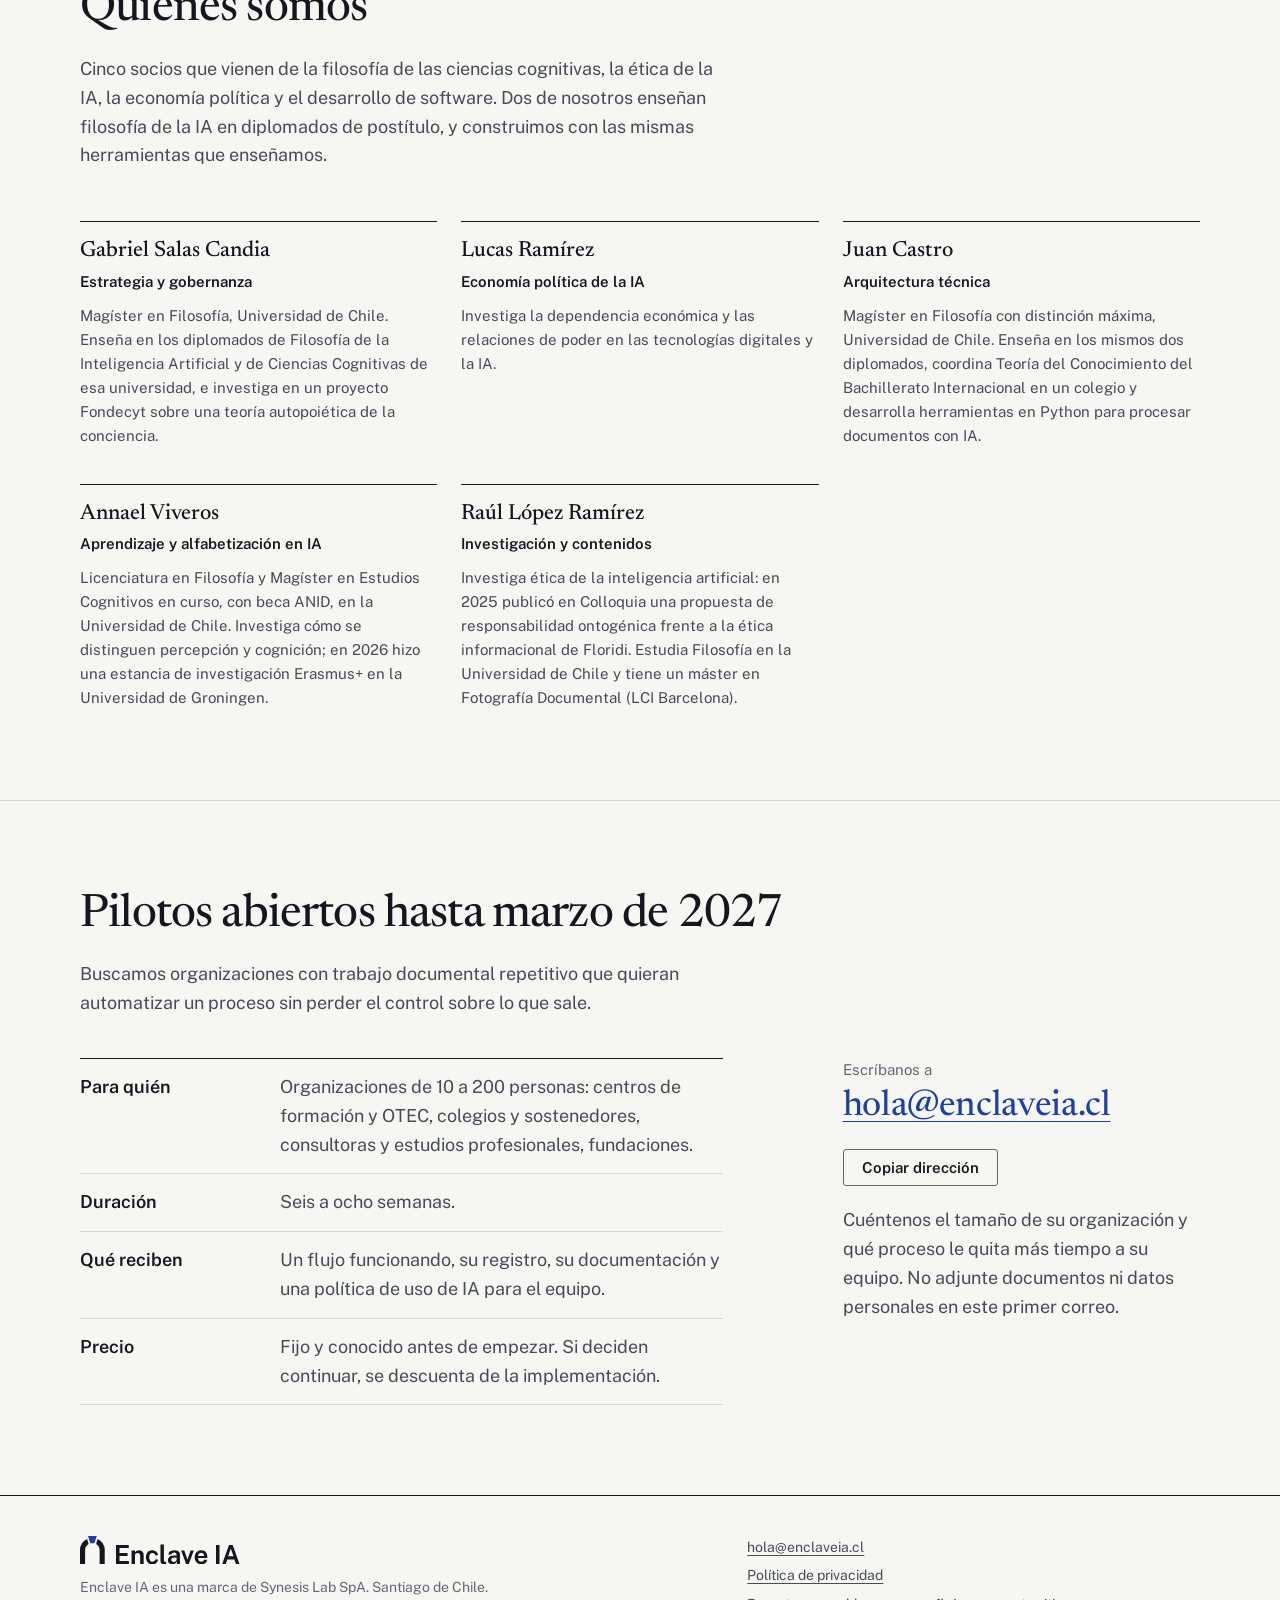
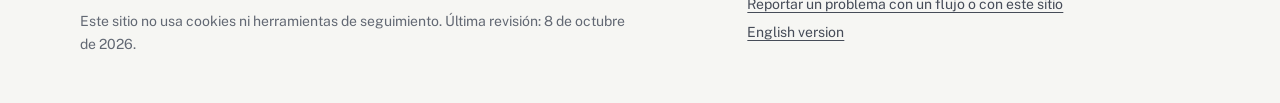
==== commit b3359c79: "Equipo: perfiles completos de Gabriel, Juan, Annael y Raúl - Apellidos y trayectorias en español e i" ====
--- a/sitio/index.html
+++ b/sitio/index.html
@@ -269,14 +269,14 @@
   <div class="wrap grid">
     <div class="section-head grid">
       <h2 class="display" id="t-equipo">Quiénes somos</h2>
-      <p class="prose">Cinco socios que vienen de la filosofía de la ciencia cognitiva, la ética y la gobernanza de la IA, la economía política y el desarrollo de software. Enseñamos ética y filosofía de la IA en programas de postítulo y construimos con las mismas herramientas que enseñamos.</p>
+      <p class="prose">Cinco socios que vienen de la filosofía de las ciencias cognitivas, la ética de la IA, la economía política y el desarrollo de software. Dos de nosotros enseñan filosofía de la IA en diplomados de postítulo, y construimos con las mismas herramientas que enseñamos.</p>
     </div>
     <ul class="team">
-      <li><p class="name">Gabriel Salas Candia</p><p class="role">Estrategia y gobernanza</p><p class="bio">Magíster en Filosofía, Universidad de Chile. Especialista en filosofía de la ciencia cognitiva; enseña filosofía de la IA en dos diplomados.</p></li>
+      <li><p class="name">Gabriel Salas Candia</p><p class="role">Estrategia y gobernanza</p><p class="bio">Magíster en Filosofía, Universidad de Chile. Enseña en los diplomados de Filosofía de la Inteligencia Artificial y de Ciencias Cognitivas de esa universidad, e investiga en un proyecto Fondecyt sobre una teoría autopoiética de la conciencia.</p></li>
       <li><p class="name">Lucas Ramírez</p><p class="role">Economía política de la IA</p><p class="bio">Investiga la dependencia económica y las relaciones de poder en las tecnologías digitales y la IA.</p></li>
-      <li><p class="name">Juan <span class="pending">[apellido]</span></p><p class="role">Arquitectura técnica</p><p class="bio">Desarrolla herramientas en Python para procesar documentos con IA.</p></li>
-      <li><p class="name">Annael <span class="pending">[apellido]</span></p><p class="role">Aprendizaje y alfabetización en IA</p><p class="bio"><span class="pending">[trayectoria en una línea]</span></p></li>
-      <li><p class="name">Raúl <span class="pending">[apellido]</span></p><p class="role">Investigación y contenidos</p><p class="bio"><span class="pending">[trayectoria en una línea]</span></p></li>
+      <li><p class="name">Juan Castro</p><p class="role">Arquitectura técnica</p><p class="bio">Magíster en Filosofía con distinción máxima, Universidad de Chile. Enseña en los mismos dos diplomados, coordina Teoría del Conocimiento del Bachillerato Internacional en un colegio y desarrolla herramientas en Python para procesar documentos con IA.</p></li>
+      <li><p class="name">Annael Viveros</p><p class="role">Aprendizaje y alfabetización en IA</p><p class="bio">Licenciatura en Filosofía y Magíster en Estudios Cognitivos en curso, con beca ANID, en la Universidad de Chile. Investiga cómo se distinguen percepción y cognición; en 2026 hizo una estancia de investigación Erasmus+ en la Universidad de Groningen.</p></li>
+      <li><p class="name">Raúl López Ramírez</p><p class="role">Investigación y contenidos</p><p class="bio">Investiga ética de la inteligencia artificial: en 2025 publicó en Colloquia una propuesta de responsabilidad ontogénica frente a la ética informacional de Floridi. Estudia Filosofía en la Universidad de Chile y tiene un máster en Fotografía Documental (LCI Barcelona).</p></li>
     </ul>
   </div>
 </section>
@@ -310,7 +310,7 @@
     <div class="foot-id">
       <svg class="foot-logo" viewBox="7.00 2.49 220.46 38.51" aria-hidden="true" focusable="false"><path fill="currentColor" d="M18.867 13.418L16.784 6.607A17.000 17.000 0 0 0 7.000 22.000L7.000 41.000L14.000 41.000L14.000 22.000A10.000 10.000 0 0 1 18.867 13.418Z"/><path fill="currentColor" d="M29.133 13.418L31.216 6.607A17.000 17.000 0 0 1 41.000 22.000L41.000 41.000L34.000 41.000L34.000 22.000A10.000 10.000 0 0 0 29.133 13.418Z"/><path class="key" d="M21.076 12.437L18.036 2.491L29.964 2.491L26.924 12.437Z"/><path fill="currentColor" d="M56.524399204702625 41.0V15.000000000000004H74.05608143153526L74.03416753112033 19.090032849239282H61.36737119640387V25.891770401106502H72.46367133471645V29.908195020746888H61.334500345781464V36.85995850622407L74.2746585408022 36.874005878284926V41.0ZM77.85027662517288 41.0V22.408022130013833H82.57440784923928V25.056513658367912Q83.00510027662517 24.35077368603043 83.72530904218533 23.70080178077455Q84.4455178077455 23.050829875518673 85.5218274550484 22.637275242047025Q86.5981371023513 22.22372060857538 88.06861600968188 22.22372060857538Q89.78211445366529 22.22372060857538 91.26551694329184 22.89518499308437Q92.7489194329184 23.56664937759336 93.6612962482711 25.007347856154908Q94.57367306362379 26.44804633471646 94.57367306362379 28.755748616874136V41.0H89.75261497233748V29.33646697786999Q89.75261497233748 27.667920124481327 88.79893888312586 26.84530601659751Q87.84526279391424 26.022691908713696 86.43603042876902 26.022691908713696Q85.49008039419087 26.022691908713696 84.6190028526971 26.350838520055326Q83.74792531120332 26.678985131396956 83.20415153872753 27.336823565006917Q82.66037776625173 27.994661998616877 82.66037776625173 28.985282676348547V41.0ZM106.571252593361 41.35961272475795Q104.00142634854771 41.35961272475795 101.99209024896265 40.22163511410788Q99.98275414937758 39.083657503457815 98.83536479944675 36.936516683955745Q97.6879754495159 34.78937586445367 97.6879754495159 31.779866874135546Q97.6879754495159 28.888917704011064 98.7772086791148 26.698791926002766Q99.8664419087137 24.508666147994468 101.86524247925311 23.27853777662517Q103.86404304979253 22.048409405255878 106.571252593361 22.048409405255878Q108.82417012448133 22.048409405255878 110.50479771784232 22.956010114107883Q112.18542531120332 23.863610822959892 113.17506267289073 25.433826071922546Q114.16470003457815 27.0040413208852 114.32708765560166 28.984439834024897H110.27863502766252Q110.1505229944675 28.18907762793914 109.70957598547717 27.443443118948824Q109.26862897648685 26.697808609958507 108.49827109266943 26.217809906639005Q107.727913208852 25.737811203319502 106.6041234439834 25.737811203319502Q104.63749135546334 25.737811203319502 103.41551045988935 27.21980895573997Q102.19352956431536 28.701806708160444 102.19352956431536 31.73603907330567Q102.19352956431536 34.574451071922546 103.36957555325034 36.23892418741356Q104.54562154218533 37.903397302904565 106.69177904564314 37.903397302904565Q107.80461186030428 37.903397302904565 108.56949126901797 37.390527748962654Q109.33437067773167 36.87765819502075 109.76983921161826 36.13202368603043Q110.20530774550484 35.38638917704011 110.32246282849239 34.67868257261411H114.27230290456431Q114.13182918395574 36.586315698478565 113.13123487206086 38.10174619640387Q112.13064056016597 39.61717669432918 110.45549144190872 40.48839470954357Q108.78034232365145 41.35961272475795 106.571252593361 41.35961272475795ZM123.33201504149376 41.297242392807746Q121.39993948824342 41.297242392807746 120.26154045643153 40.829605376901796Q119.12314142461963 40.36196836099585 118.56714643845089 39.5862724757953Q118.01115145228215 38.81057659059474 117.84426867219915 37.84453881396957Q117.67738589211616 36.8785010373444 117.67738589211616 35.88169951590595V14.280774550484097H122.39983143153526V35.31193810511756Q122.39983143153526 36.41971386583679 122.86437802558783 37.07628803596127Q123.32892461964038 37.732862206085755 124.49654218533885 37.85338865836791L125.39922631396956 37.897216459197786V40.89043049792531Q124.89633039419085 41.06096559474412 124.36098504495158 41.17910399377593Q123.8256396957123 41.297242392807746 123.33201504149376 41.297242392807746ZM134.13809647302904 41.35961272475795Q132.35885632780082 41.35961272475795 130.94260027662517 40.70093144882434Q129.5263442254495 40.04225017289073 128.7104728561549 38.79091026970954Q127.8946014868603 37.53957036652835 127.8946014868603 35.74909232365145Q127.8946014868603 32.68620331950208 130.14751901798064 31.108823910788384Q132.40043654910096 29.53144450207469 137.29538381742736 29.46823132780083L139.85060079529737 29.4120418395574V28.227567427385893Q139.85060079529737 26.843901279391424 139.04006742738588 26.082674187413556Q138.2295340594744 25.321447095435687 136.522497406639 25.343360995850624Q135.27649550484094 25.354317946058092 134.20271438450897 25.92731025242047Q133.12893326417702 26.50030255878285 132.74656379668048 27.87469744121715H128.70513485477179Q128.81301867219915 25.912841459197786 129.8456409923928 24.61851659751037Q130.87826331258643 23.32419173582296 132.65947008990315 22.68630057053942Q134.4406768672199 22.048409405255878 136.74781725449515 22.048409405255878Q139.49969744121714 22.048409405255878 141.20027230290455 22.75400890387275Q142.90084716459197 23.45960840248963 143.6841286307054 24.780763744813278Q144.4674100968188 26.10191908713693 144.4674100968188 27.950553250345784V41.0H140.43356673582295L140.0399593706777 37.72808609958506Q139.06535269709542 39.784621369294605 137.5827930497925 40.57211704702628Q136.1002334024896 41.35961272475795 134.13809647302904 41.35961272475795ZM135.73050656984785 38.14445020746888Q136.49384076763485 38.14445020746888 137.22584932572613 37.86982408367911Q137.9578578838174 37.59519795988935 138.54489756224064 37.11899204702628Q139.1319372406639 36.64278613416321 139.48579054287688 36.05054892807746Q139.83964384508988 35.458311721991706 139.85060079529737 34.81915629322268V31.97596818810512L137.7595089903181 32.00406293222683Q136.26093533886583 32.02513399031812 135.06423971300137 32.34780212655602Q133.8675440871369 32.67047026279391 133.16868732710924 33.374103129322265Q132.4698305670816 34.077735995850624 132.4698305670816 35.268672199170126Q132.4698305670816 36.620591286307054 133.4083354944675 37.38252074688796Q134.3468404218534 38.14445020746888 135.73050656984785 38.14445020746888ZM152.9983791493776 41.0 146.07218188105116 22.408022130013833H150.45327627939142L154.71609180497924 34.837698824343015H154.8987076417704L159.1230333679115 22.408022130013833H163.53868430152144L156.62260114107883 41.0ZM173.90648772475794 41.35961272475795Q171.18719744121714 41.35961272475795 169.1180195366528 40.20997579529737Q167.0488416320885 39.06033886583679 165.89288338520055 36.93862378976487Q164.73692513831259 34.816908713692946 164.73692513831259 31.909664591977872Q164.73692513831259 29.08698565006916 165.79047804287688 26.856965335408024Q166.8440309474412 24.626945020746888 168.83735304287688 23.337677213001385Q170.83067513831259 22.048409405255878 173.6468922890733 22.048409405255878Q176.439790802213 22.048409405255878 178.3416645055325 23.229793395574Q180.243538208852 24.411177385892117 181.21730204011064 26.525587828492394Q182.1910658713693 28.639998271092672 182.1910658713693 31.43317773167358V32.812629668049794H169.51949343015215Q169.50853647994467 34.31373184647303 170.00159923928078 35.44693335062241Q170.49466199861686 36.580134854771785 171.45564272130014 37.21282849239281Q172.4166234439834 37.84552213001383 173.79691822268327 37.84552213001383Q175.24154996542185 37.84552213001383 176.3182810338866 37.21198565006915Q177.3950121023513 36.57844917012448 177.78440525587828 35.204616182572614H182.15060943983403Q181.83482451590595 37.16703405947441 180.59163208852004 38.54550267980636Q179.34843966113417 39.92397130013831 177.58408973029046 40.641792012448136Q175.81973979944675 41.35961272475795 173.90648772475794 41.35961272475795ZM169.51162690179805 29.890214384508994H177.67455480636238Q177.67455480636238 28.6551694329184 177.22841026970954 27.64544432918396Q176.7822657330567 26.635719225449517 175.88688623789764 26.044324861687414Q174.99150674273858 25.452930497925312 173.63284491701245 25.452930497925312Q172.30255878284925 25.452930497925312 171.38259638658369 26.09700250691563Q170.46263399031812 26.74107451590595 169.98361860304288 27.761335148686033Q169.50460321576764 28.781595781466116 169.51162690179805 29.890214384508994ZM194.07626642461963 41.0V15.000000000000004H198.88636756569846V41.0ZM202.58195020746888 41.0 211.90743862378974 15.000000000000004H217.04793395573995L226.3663986860304 41.0H221.5548928077455L219.3300700207469 34.72925311203319H209.66997320193636L207.4232365145228 41.0ZM210.7861773858921 30.487508644536653H218.1481241355463L214.47810771092668 19.644904045643155Z"/></svg>
       <p>Enclave IA es una marca de Synesis Lab SpA. Santiago de Chile.</p>
-      <p>Este sitio no usa cookies ni herramientas de seguimiento. Última revisión: 7 de octubre de 2026.</p>
+      <p>Este sitio no usa cookies ni herramientas de seguimiento. Última revisión: 8 de octubre de 2026.</p>
     </div>
     <nav class="foot-links" aria-label="Enlaces del pie">
       <a href="mailto:hola@enclaveia.cl">hola@enclaveia.cl</a>
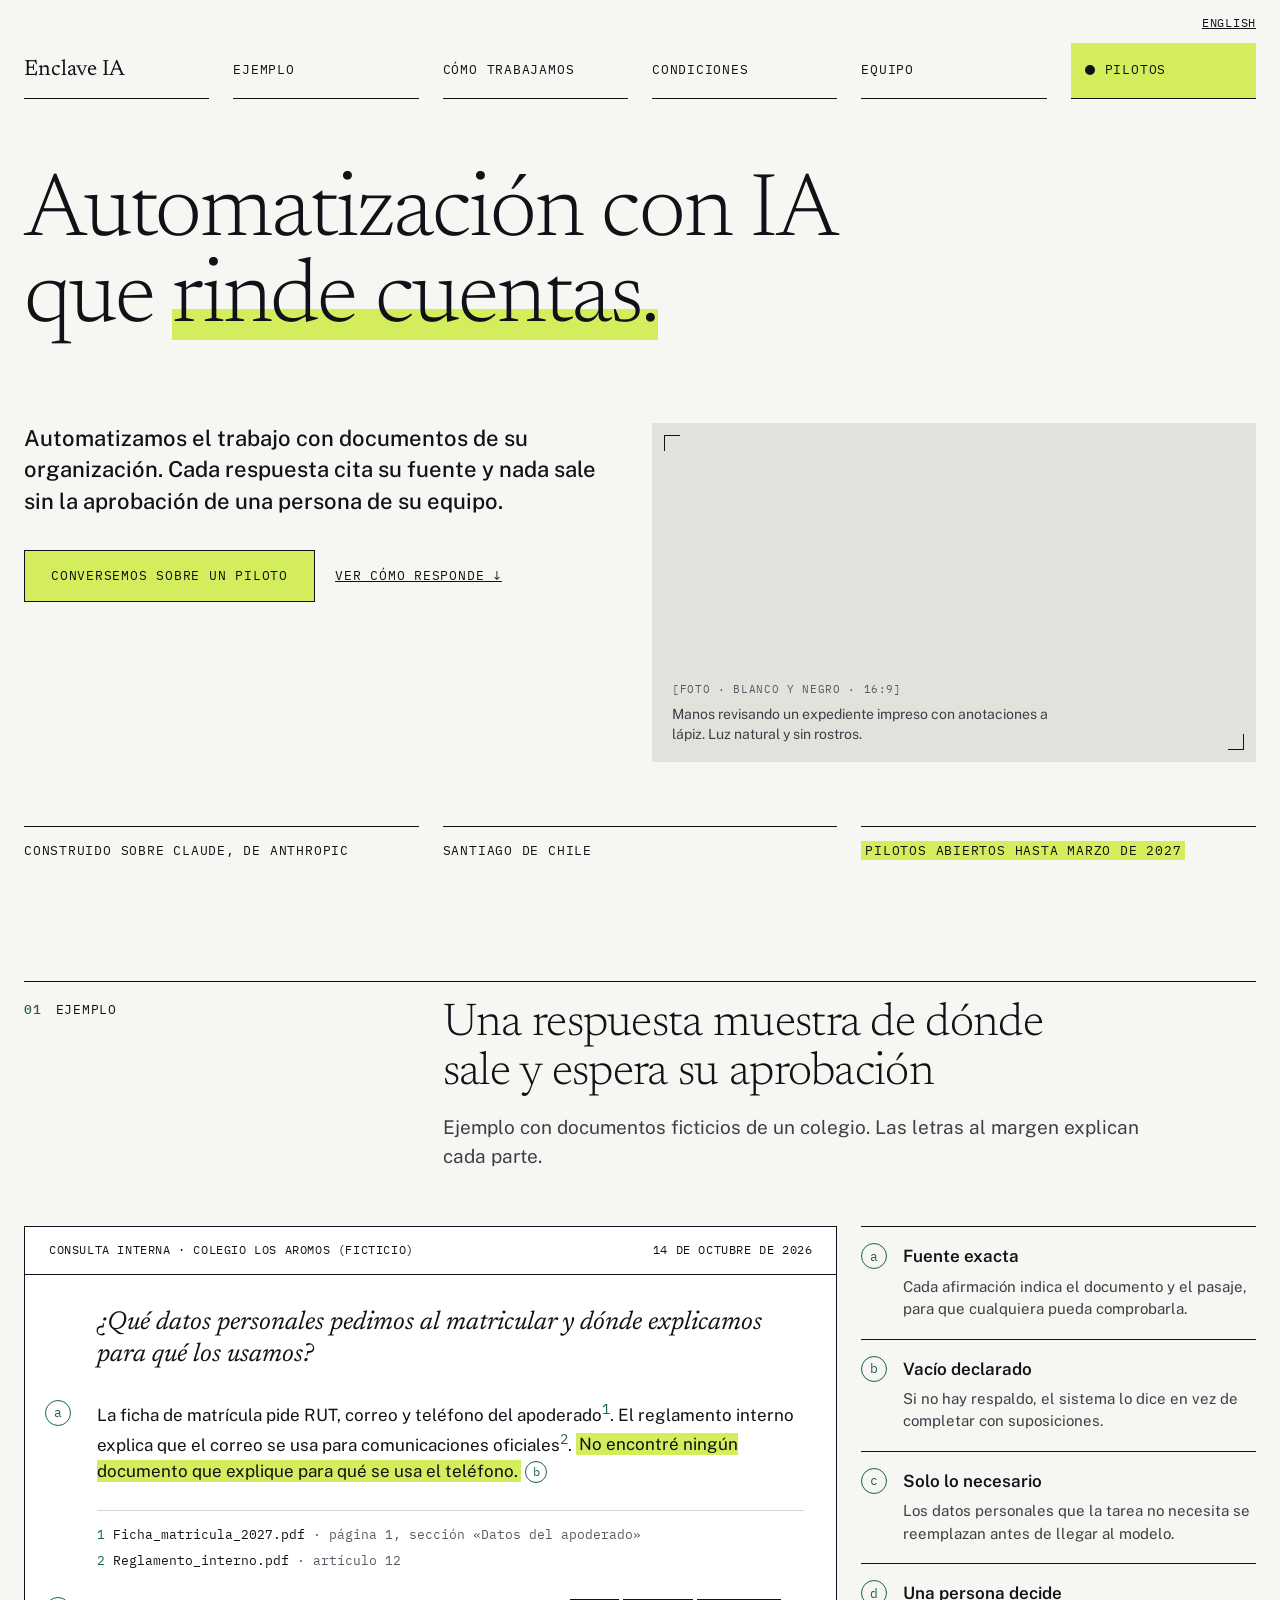
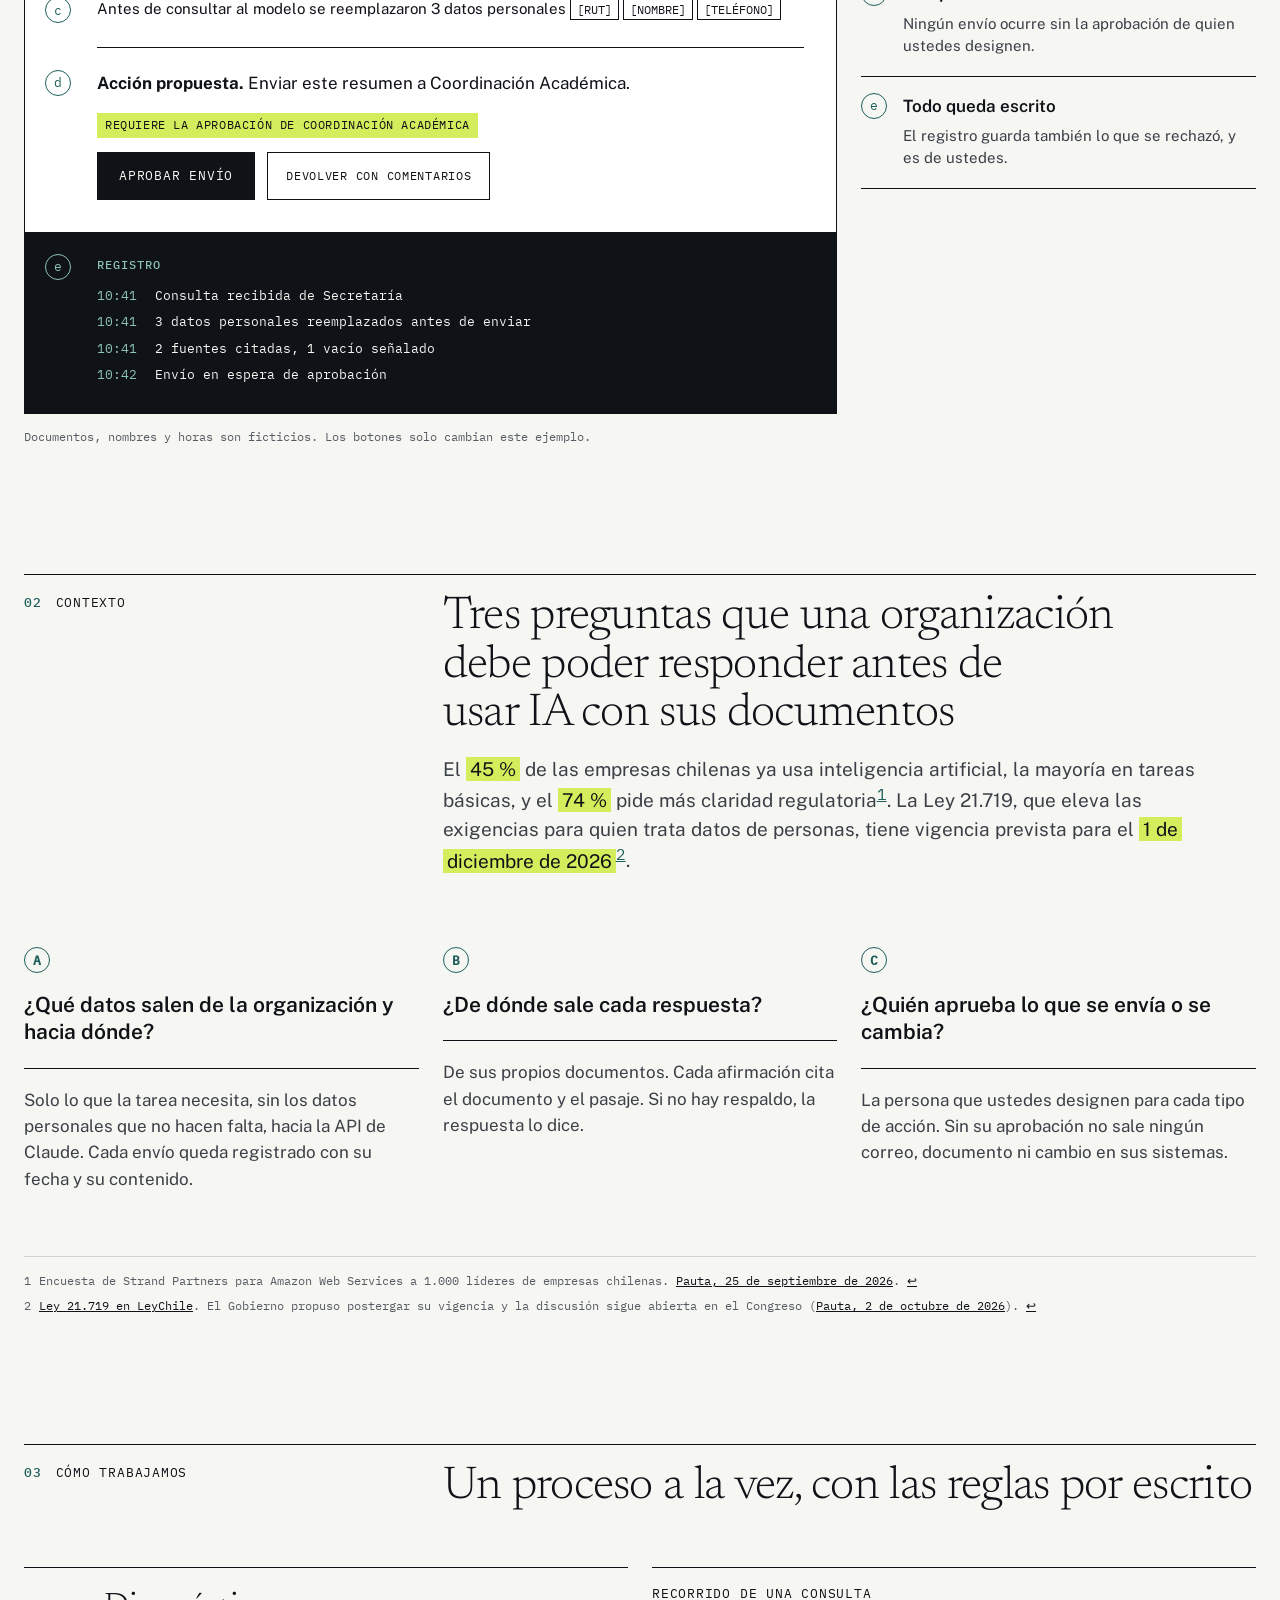
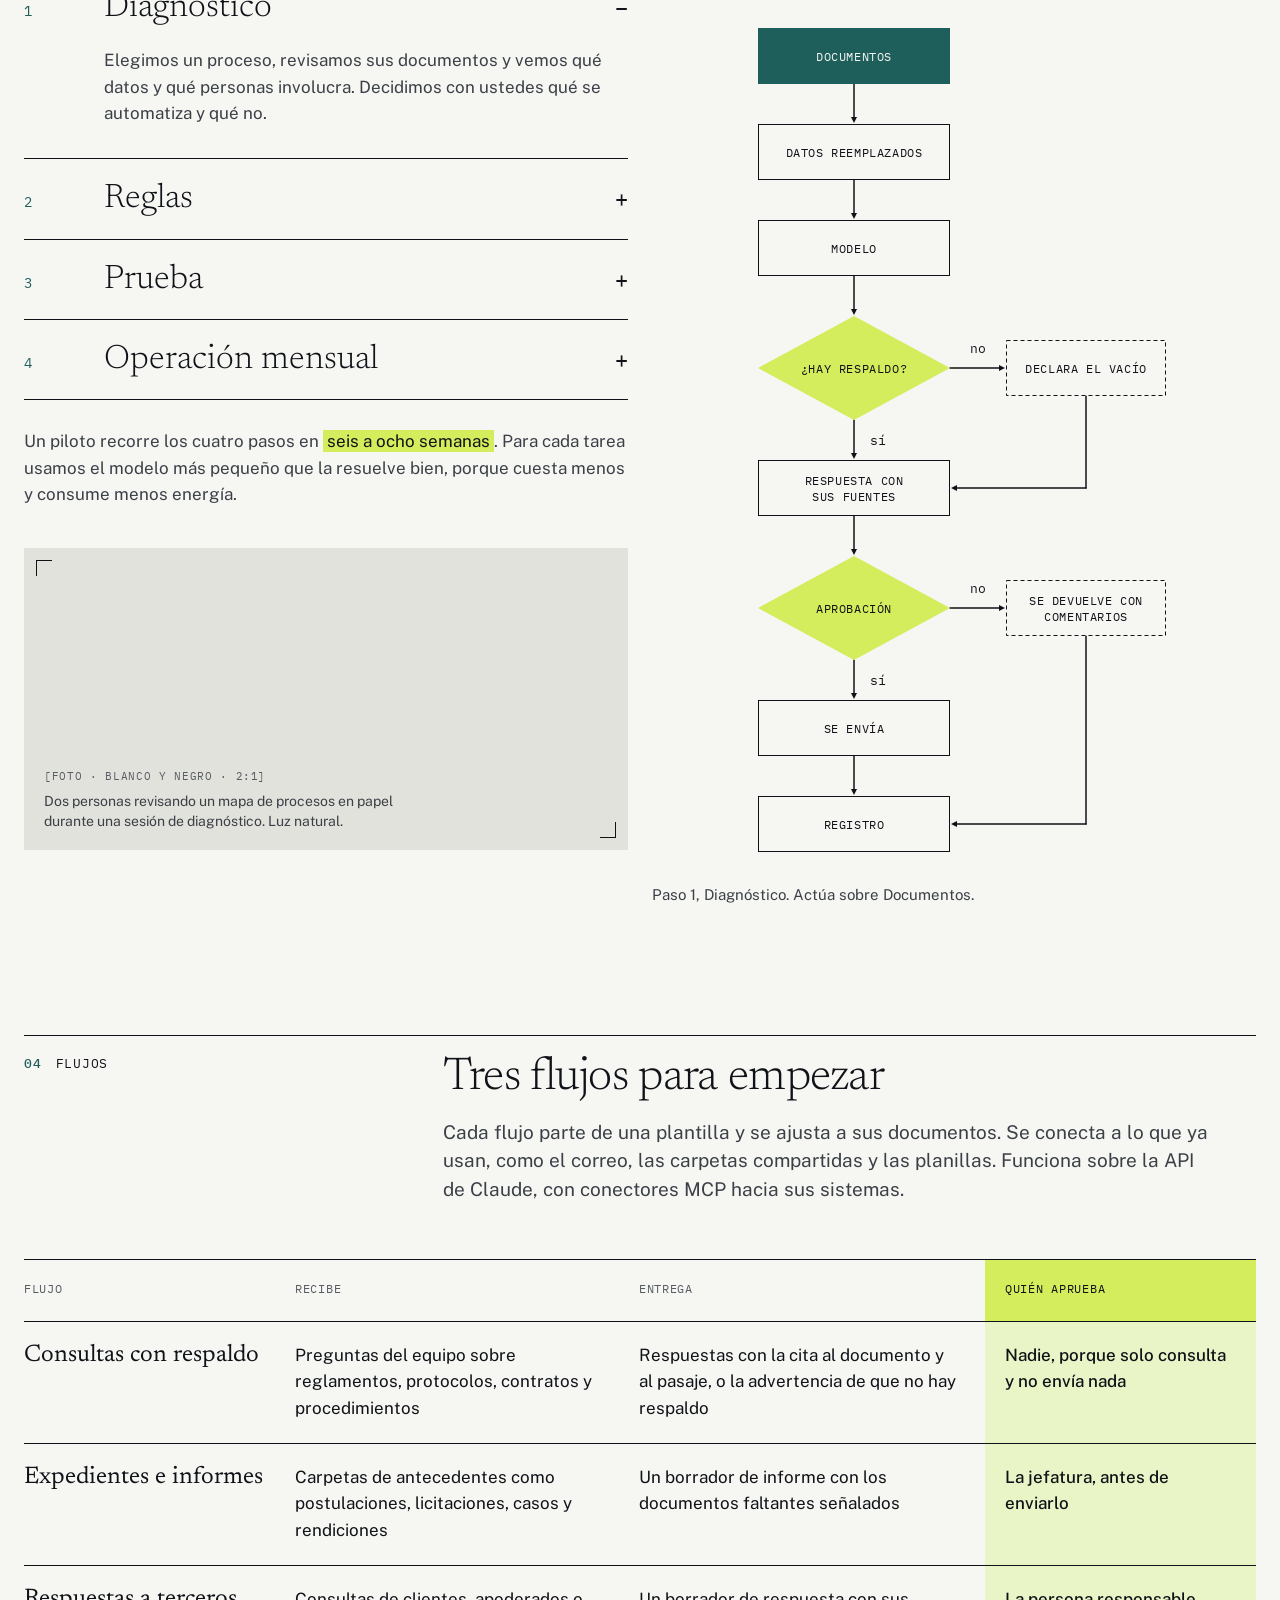
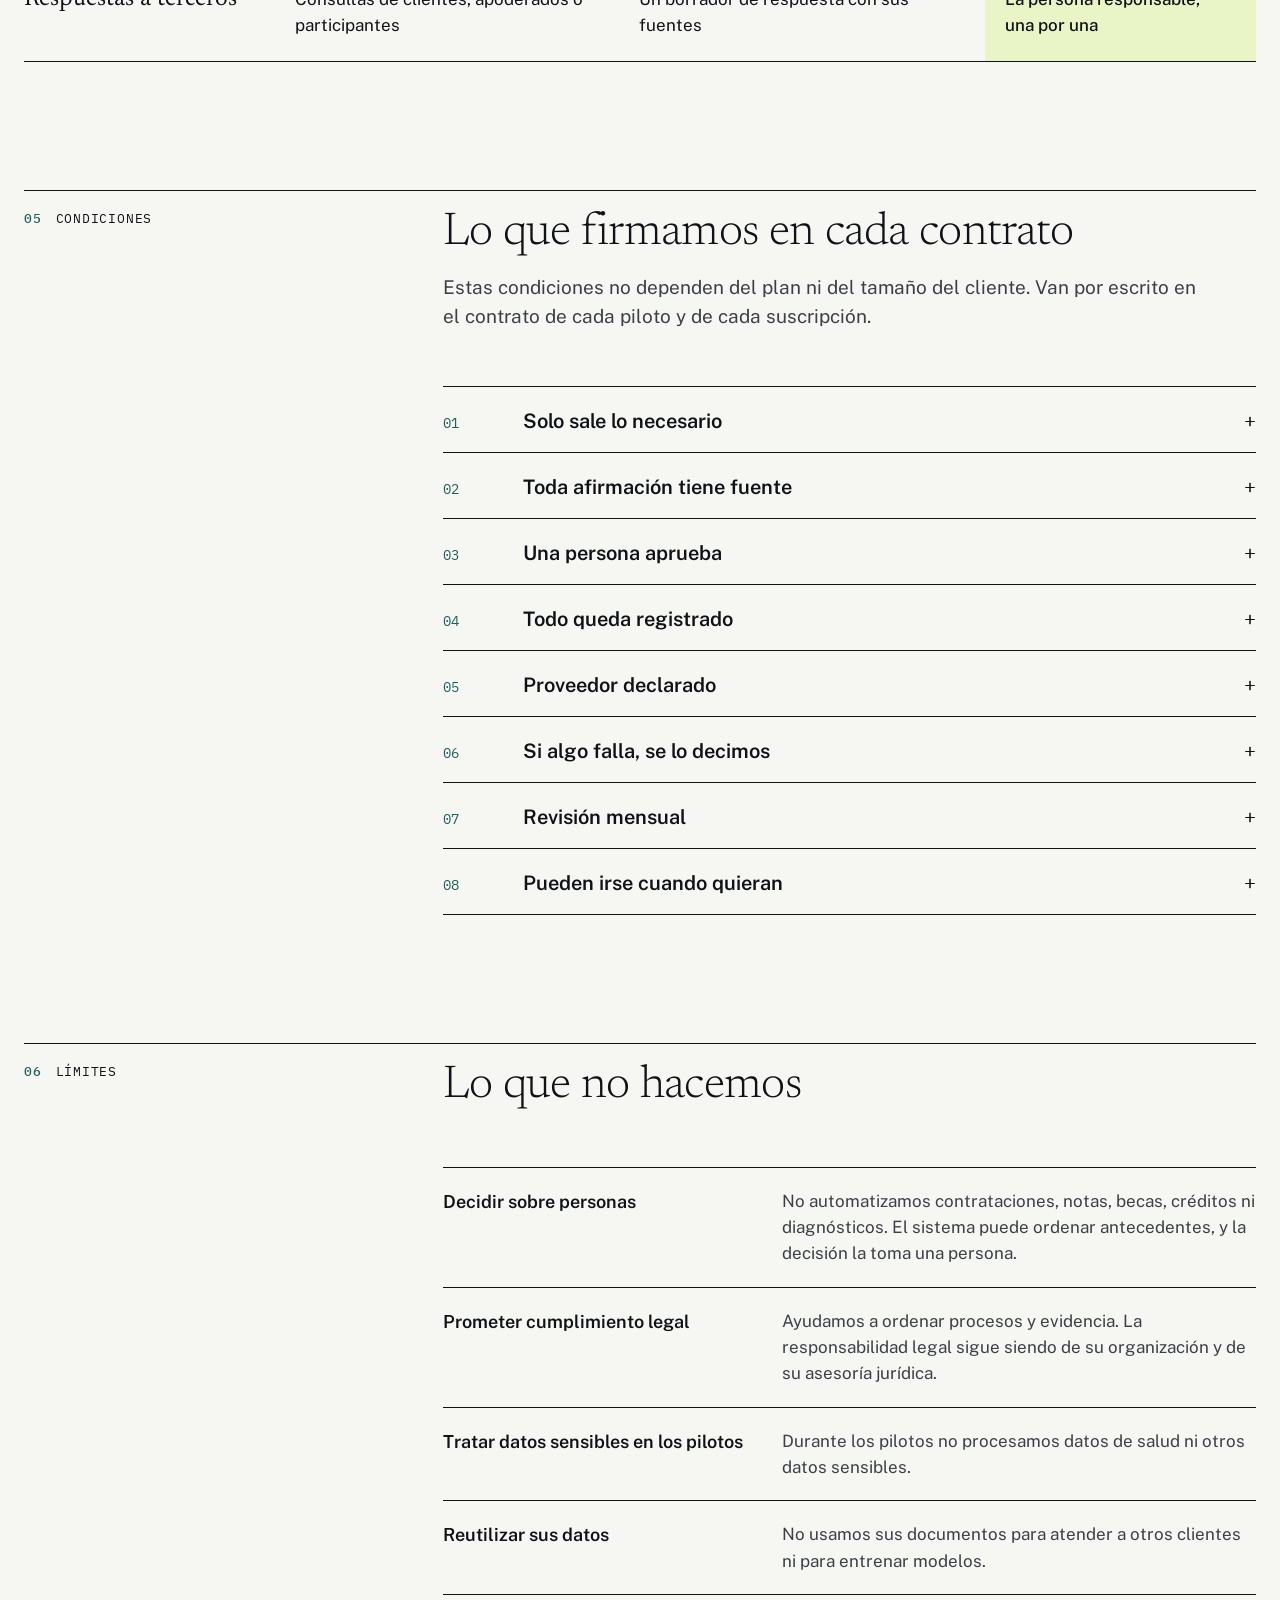
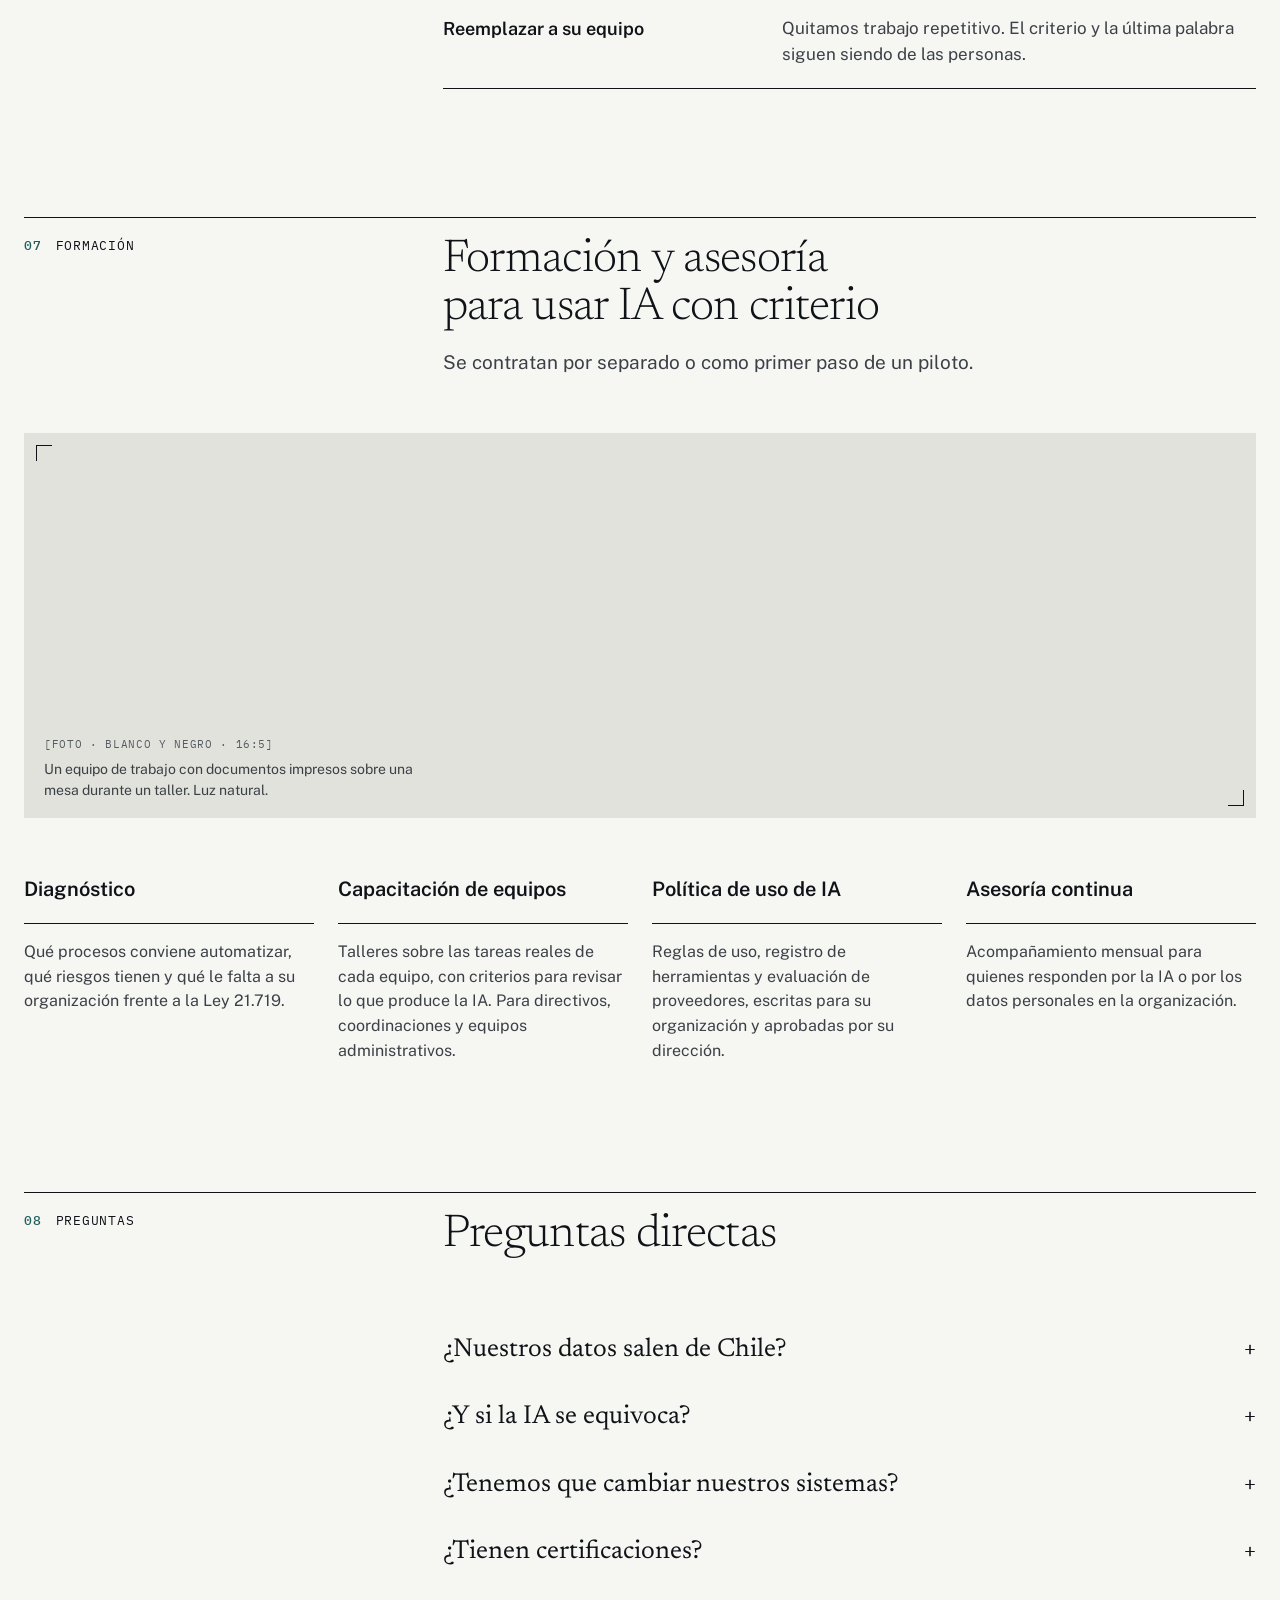
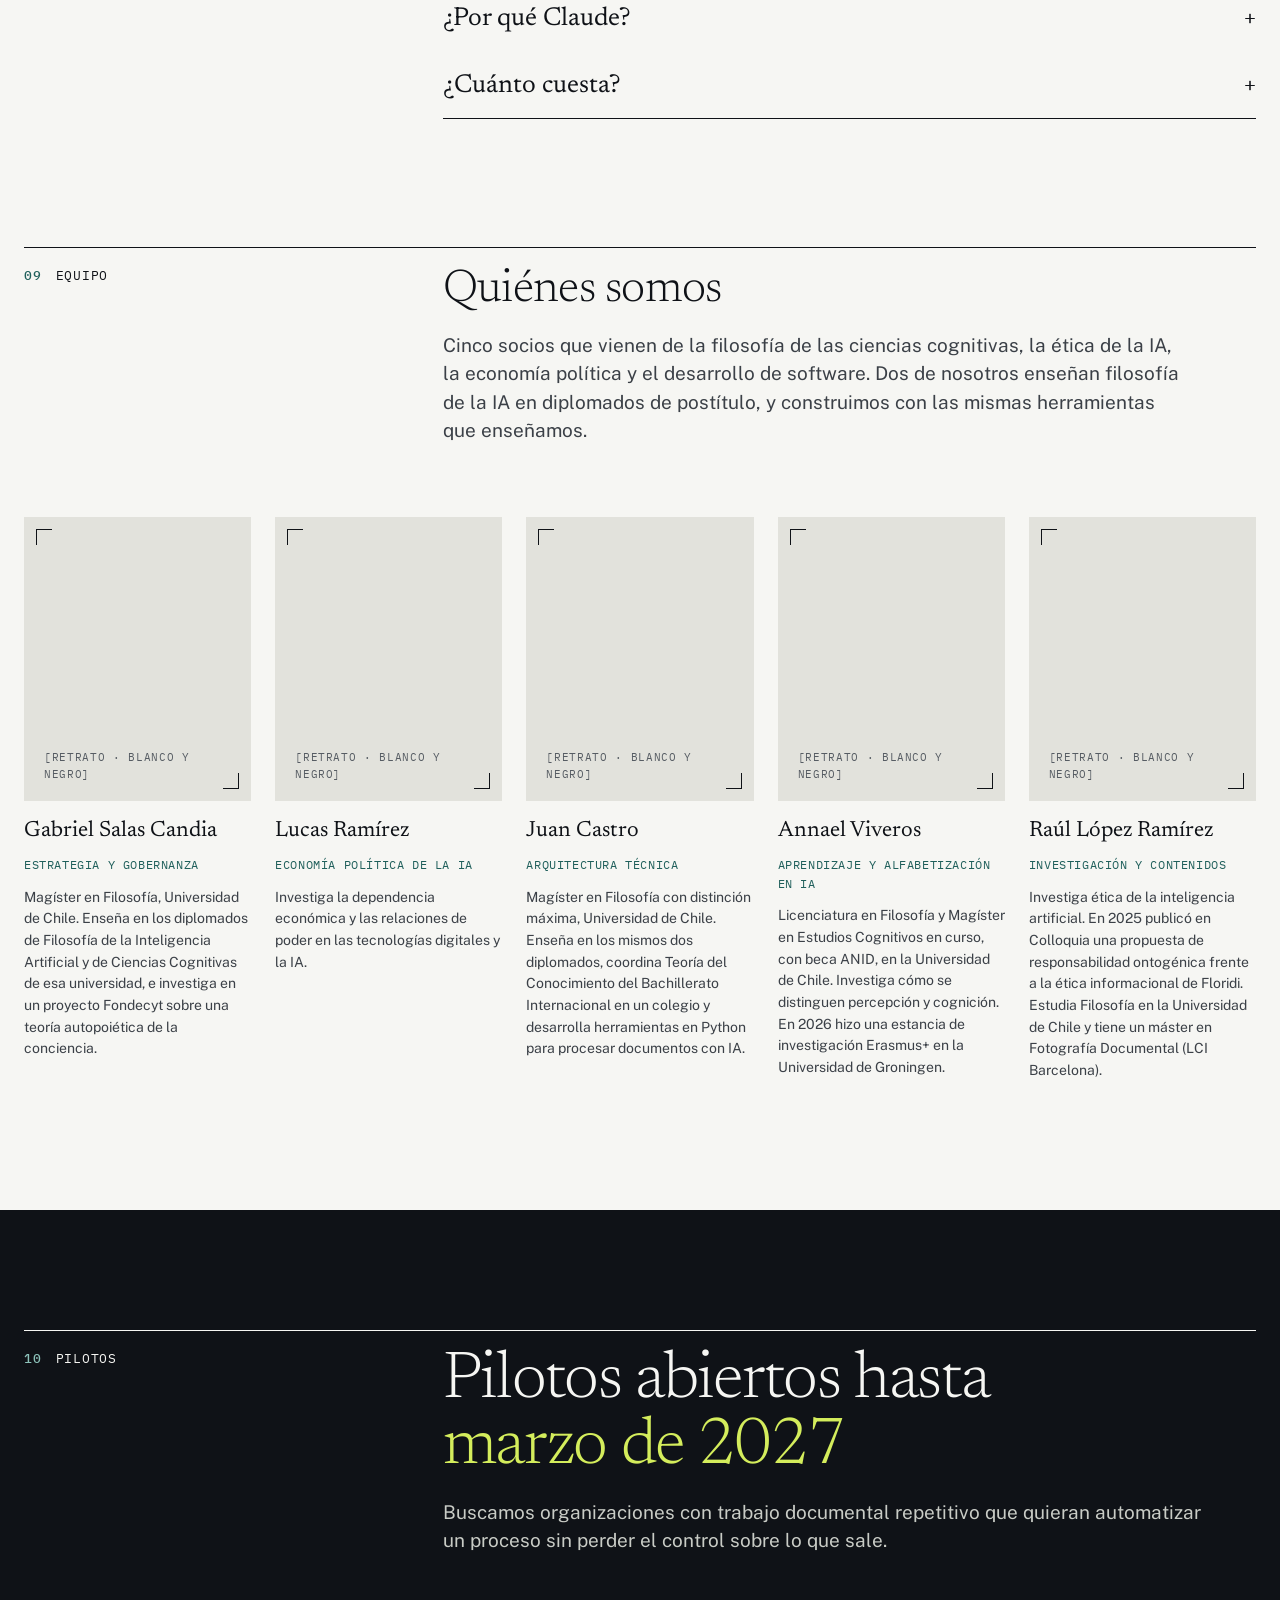
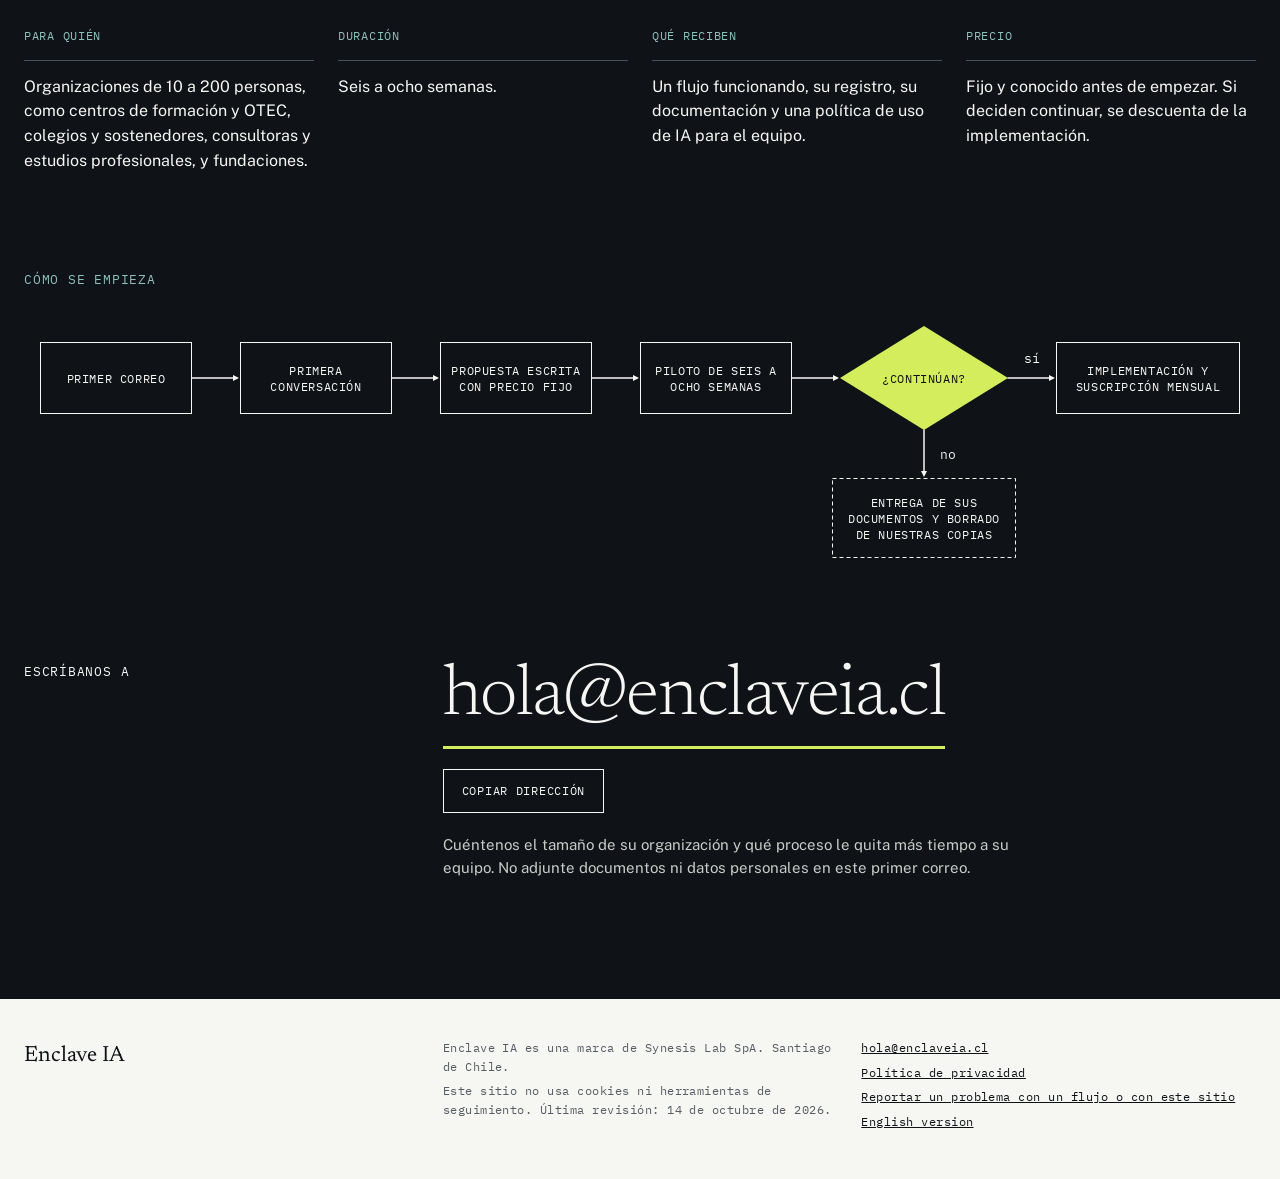
==== commit 8daf4ffb: "Nuevo diseño de la portada (español e inglés) Reemplaza el diseño de «papel y tinta» por el de la ma" ====
--- a/sitio/index.html
+++ b/sitio/index.html
@@ -17,84 +17,96 @@
 <meta property="og:url" content="https://enclaveia.cl/">
 <meta property="og:image" content="https://enclaveia.cl/og.png">
 <meta name="twitter:card" content="summary_large_image">
-<meta name="theme-color" content="#f6f6f3" media="(prefers-color-scheme: light)">
-<meta name="theme-color" content="#0f1217" media="(prefers-color-scheme: dark)">
+<meta name="theme-color" content="#f6f6f3">
 <link rel="icon" href="favicon.svg" type="image/svg+xml">
 <link rel="icon" href="favicon-32.png" type="image/png" sizes="32x32">
 <link rel="apple-touch-icon" href="apple-touch-icon.png">
-<link rel="preload" href="assets/fonts/newsreader.woff2" as="font" type="font/woff2" crossorigin>
+<link rel="preload" href="assets/fonts/newsreader-wght.woff2" as="font" type="font/woff2" crossorigin>
 <link rel="preload" href="assets/fonts/public-sans.woff2" as="font" type="font/woff2" crossorigin>
-<link rel="stylesheet" href="assets/site.css">
+<link rel="preload" href="assets/fonts/ibm-plex-mono-400.woff2" as="font" type="font/woff2" crossorigin>
+<link rel="stylesheet" href="assets/portada.css">
 <script src="assets/site.js" defer></script>
 </head>
 <body>
 <a class="skip" href="#contenido">Saltar al contenido</a>
 
 <header class="site-head">
+  <div class="wrap top">
+    <a class="mono-link" href="en/index.html" hreflang="en" lang="en">English</a>
+  </div>
   <div class="wrap">
-    <a class="logo" href="index.html" aria-label="Enclave IA, inicio"><svg class="logo-svg" viewBox="7.00 2.49 220.46 38.51" aria-hidden="true" focusable="false"><path fill="currentColor" d="M18.867 13.418L16.784 6.607A17.000 17.000 0 0 0 7.000 22.000L7.000 41.000L14.000 41.000L14.000 22.000A10.000 10.000 0 0 1 18.867 13.418Z"/><path fill="currentColor" d="M29.133 13.418L31.216 6.607A17.000 17.000 0 0 1 41.000 22.000L41.000 41.000L34.000 41.000L34.000 22.000A10.000 10.000 0 0 0 29.133 13.418Z"/><path class="key" d="M21.076 12.437L18.036 2.491L29.964 2.491L26.924 12.437Z"/><path fill="currentColor" d="M56.524399204702625 41.0V15.000000000000004H74.05608143153526L74.03416753112033 19.090032849239282H61.36737119640387V25.891770401106502H72.46367133471645V29.908195020746888H61.334500345781464V36.85995850622407L74.2746585408022 36.874005878284926V41.0ZM77.85027662517288 41.0V22.408022130013833H82.57440784923928V25.056513658367912Q83.00510027662517 24.35077368603043 83.72530904218533 23.70080178077455Q84.4455178077455 23.050829875518673 85.5218274550484 22.637275242047025Q86.5981371023513 22.22372060857538 88.06861600968188 22.22372060857538Q89.78211445366529 22.22372060857538 91.26551694329184 22.89518499308437Q92.7489194329184 23.56664937759336 93.6612962482711 25.007347856154908Q94.57367306362379 26.44804633471646 94.57367306362379 28.755748616874136V41.0H89.75261497233748V29.33646697786999Q89.75261497233748 27.667920124481327 88.79893888312586 26.84530601659751Q87.84526279391424 26.022691908713696 86.43603042876902 26.022691908713696Q85.49008039419087 26.022691908713696 84.6190028526971 26.350838520055326Q83.74792531120332 26.678985131396956 83.20415153872753 27.336823565006917Q82.66037776625173 27.994661998616877 82.66037776625173 28.985282676348547V41.0ZM106.571252593361 41.35961272475795Q104.00142634854771 41.35961272475795 101.99209024896265 40.22163511410788Q99.98275414937758 39.083657503457815 98.83536479944675 36.936516683955745Q97.6879754495159 34.78937586445367 97.6879754495159 31.779866874135546Q97.6879754495159 28.888917704011064 98.7772086791148 26.698791926002766Q99.8664419087137 24.508666147994468 101.86524247925311 23.27853777662517Q103.86404304979253 22.048409405255878 106.571252593361 22.048409405255878Q108.82417012448133 22.048409405255878 110.50479771784232 22.956010114107883Q112.18542531120332 23.863610822959892 113.17506267289073 25.433826071922546Q114.16470003457815 27.0040413208852 114.32708765560166 28.984439834024897H110.27863502766252Q110.1505229944675 28.18907762793914 109.70957598547717 27.443443118948824Q109.26862897648685 26.697808609958507 108.49827109266943 26.217809906639005Q107.727913208852 25.737811203319502 106.6041234439834 25.737811203319502Q104.63749135546334 25.737811203319502 103.41551045988935 27.21980895573997Q102.19352956431536 28.701806708160444 102.19352956431536 31.73603907330567Q102.19352956431536 34.574451071922546 103.36957555325034 36.23892418741356Q104.54562154218533 37.903397302904565 106.69177904564314 37.903397302904565Q107.80461186030428 37.903397302904565 108.56949126901797 37.390527748962654Q109.33437067773167 36.87765819502075 109.76983921161826 36.13202368603043Q110.20530774550484 35.38638917704011 110.32246282849239 34.67868257261411H114.27230290456431Q114.13182918395574 36.586315698478565 113.13123487206086 38.10174619640387Q112.13064056016597 39.61717669432918 110.45549144190872 40.48839470954357Q108.78034232365145 41.35961272475795 106.571252593361 41.35961272475795ZM123.33201504149376 41.297242392807746Q121.39993948824342 41.297242392807746 120.26154045643153 40.829605376901796Q119.12314142461963 40.36196836099585 118.56714643845089 39.5862724757953Q118.01115145228215 38.81057659059474 117.84426867219915 37.84453881396957Q117.67738589211616 36.8785010373444 117.67738589211616 35.88169951590595V14.280774550484097H122.39983143153526V35.31193810511756Q122.39983143153526 36.41971386583679 122.86437802558783 37.07628803596127Q123.32892461964038 37.732862206085755 124.49654218533885 37.85338865836791L125.39922631396956 37.897216459197786V40.89043049792531Q124.89633039419085 41.06096559474412 124.36098504495158 41.17910399377593Q123.8256396957123 41.297242392807746 123.33201504149376 41.297242392807746ZM134.13809647302904 41.35961272475795Q132.35885632780082 41.35961272475795 130.94260027662517 40.70093144882434Q129.5263442254495 40.04225017289073 128.7104728561549 38.79091026970954Q127.8946014868603 37.53957036652835 127.8946014868603 35.74909232365145Q127.8946014868603 32.68620331950208 130.14751901798064 31.108823910788384Q132.40043654910096 29.53144450207469 137.29538381742736 29.46823132780083L139.85060079529737 29.4120418395574V28.227567427385893Q139.85060079529737 26.843901279391424 139.04006742738588 26.082674187413556Q138.2295340594744 25.321447095435687 136.522497406639 25.343360995850624Q135.27649550484094 25.354317946058092 134.20271438450897 25.92731025242047Q133.12893326417702 26.50030255878285 132.74656379668048 27.87469744121715H128.70513485477179Q128.81301867219915 25.912841459197786 129.8456409923928 24.61851659751037Q130.87826331258643 23.32419173582296 132.65947008990315 22.68630057053942Q134.4406768672199 22.048409405255878 136.74781725449515 22.048409405255878Q139.49969744121714 22.048409405255878 141.20027230290455 22.75400890387275Q142.90084716459197 23.45960840248963 143.6841286307054 24.780763744813278Q144.4674100968188 26.10191908713693 144.4674100968188 27.950553250345784V41.0H140.43356673582295L140.0399593706777 37.72808609958506Q139.06535269709542 39.784621369294605 137.5827930497925 40.57211704702628Q136.1002334024896 41.35961272475795 134.13809647302904 41.35961272475795ZM135.73050656984785 38.14445020746888Q136.49384076763485 38.14445020746888 137.22584932572613 37.86982408367911Q137.9578578838174 37.59519795988935 138.54489756224064 37.11899204702628Q139.1319372406639 36.64278613416321 139.48579054287688 36.05054892807746Q139.83964384508988 35.458311721991706 139.85060079529737 34.81915629322268V31.97596818810512L137.7595089903181 32.00406293222683Q136.26093533886583 32.02513399031812 135.06423971300137 32.34780212655602Q133.8675440871369 32.67047026279391 133.16868732710924 33.374103129322265Q132.4698305670816 34.077735995850624 132.4698305670816 35.268672199170126Q132.4698305670816 36.620591286307054 133.4083354944675 37.38252074688796Q134.3468404218534 38.14445020746888 135.73050656984785 38.14445020746888ZM152.9983791493776 41.0 146.07218188105116 22.408022130013833H150.45327627939142L154.71609180497924 34.837698824343015H154.8987076417704L159.1230333679115 22.408022130013833H163.53868430152144L156.62260114107883 41.0ZM173.90648772475794 41.35961272475795Q171.18719744121714 41.35961272475795 169.1180195366528 40.20997579529737Q167.0488416320885 39.06033886583679 165.89288338520055 36.93862378976487Q164.73692513831259 34.816908713692946 164.73692513831259 31.909664591977872Q164.73692513831259 29.08698565006916 165.79047804287688 26.856965335408024Q166.8440309474412 24.626945020746888 168.83735304287688 23.337677213001385Q170.83067513831259 22.048409405255878 173.6468922890733 22.048409405255878Q176.439790802213 22.048409405255878 178.3416645055325 23.229793395574Q180.243538208852 24.411177385892117 181.21730204011064 26.525587828492394Q182.1910658713693 28.639998271092672 182.1910658713693 31.43317773167358V32.812629668049794H169.51949343015215Q169.50853647994467 34.31373184647303 170.00159923928078 35.44693335062241Q170.49466199861686 36.580134854771785 171.45564272130014 37.21282849239281Q172.4166234439834 37.84552213001383 173.79691822268327 37.84552213001383Q175.24154996542185 37.84552213001383 176.3182810338866 37.21198565006915Q177.3950121023513 36.57844917012448 177.78440525587828 35.204616182572614H182.15060943983403Q181.83482451590595 37.16703405947441 180.59163208852004 38.54550267980636Q179.34843966113417 39.92397130013831 177.58408973029046 40.641792012448136Q175.81973979944675 41.35961272475795 173.90648772475794 41.35961272475795ZM169.51162690179805 29.890214384508994H177.67455480636238Q177.67455480636238 28.6551694329184 177.22841026970954 27.64544432918396Q176.7822657330567 26.635719225449517 175.88688623789764 26.044324861687414Q174.99150674273858 25.452930497925312 173.63284491701245 25.452930497925312Q172.30255878284925 25.452930497925312 171.38259638658369 26.09700250691563Q170.46263399031812 26.74107451590595 169.98361860304288 27.761335148686033Q169.50460321576764 28.781595781466116 169.51162690179805 29.890214384508994ZM194.07626642461963 41.0V15.000000000000004H198.88636756569846V41.0ZM202.58195020746888 41.0 211.90743862378974 15.000000000000004H217.04793395573995L226.3663986860304 41.0H221.5548928077455L219.3300700207469 34.72925311203319H209.66997320193636L207.4232365145228 41.0ZM210.7861773858921 30.487508644536653H218.1481241355463L214.47810771092668 19.644904045643155Z"/></svg></a>
-    <nav class="nav" aria-label="Secciones">
+    <nav class="grid grid-6 nav" aria-label="Secciones">
+      <a class="brand" href="#inicio">Enclave IA</a>
       <a href="#ejemplo">Ejemplo</a>
       <a href="#como">Cómo trabajamos</a>
       <a href="#condiciones">Condiciones</a>
       <a href="#equipo">Equipo</a>
-      <a class="nav-cta" href="#pilotos">Pilotos</a>
+      <a class="signal" href="#pilotos">Pilotos</a>
     </nav>
-    <a class="lang" href="en/index.html" hreflang="en" lang="en">English</a>
   </div>
 </header>
 
 <main id="contenido">
 
-<section class="hero" aria-labelledby="titulo">
-  <div class="wrap grid">
-    <h1 class="display" id="titulo">Automatización con IA que rinde cuentas.</h1>
-    <p class="lede">Automatizamos el trabajo con documentos de su organización. Cada respuesta cita su fuente y nada sale sin la aprobación de una persona de su equipo.</p>
-    <div class="actions">
-      <a class="button" href="#pilotos">Conversemos sobre un piloto</a>
-      <a class="text-link" href="#ejemplo">Ver cómo responde</a>
-    </div>
-    <ul class="facts" aria-label="Datos de la empresa">
-      <li>Construido sobre Claude, de Anthropic</li>
-      <li>Santiago de Chile</li>
-      <li>Pilotos abiertos hasta marzo de 2027</li>
-    </ul>
-  </div>
-</section>
-
-<section id="ejemplo" aria-labelledby="t-ejemplo">
-  <div class="wrap grid">
-    <div class="section-head grid">
-      <h2 class="display" id="t-ejemplo">Una respuesta muestra de dónde sale y espera su aprobación</h2>
-      <p class="prose">Ejemplo con documentos ficticios de un colegio. Las letras al margen explican cada parte.</p>
-    </div>
-
-    <article class="specimen" aria-label="Ejemplo de respuesta de un flujo">
-      <div class="sheet">
-        <div class="sheet-head">
-          <span>Consulta interna · Colegio Los Aromos (ficticio)</span>
-          <span>14 de octubre de 2026</span>
-        </div>
+<section id="inicio" class="wrap hero" aria-labelledby="titulo">
+  <h1 id="titulo"><span class="line">Automatización con IA</span><span class="line">que <span class="mk-line">rinde cuentas.</span></span></h1>
+  <div class="grid grid-6 hero-body">
+    <div class="col-1-3 hero-text">
+      <p>Automatizamos el trabajo con documentos de su organización. Cada respuesta cita su fuente y nada sale sin la aprobación de una persona de su equipo.</p>
+      <div class="hero-actions">
+        <a class="btn-signal" href="#pilotos">Conversemos sobre un piloto</a>
+        <a class="mono-link" href="#ejemplo">Ver cómo responde ↓</a>
+      </div>
+    </div>
+    <figure class="col-4-3 ph" role="img" aria-label="Imagen pendiente. Fotografía documental en blanco y negro de un expediente impreso.">
+      <span class="ph-t">[Foto · blanco y negro · 16:9]</span>
+      <p class="ph-b">Manos revisando un expediente impreso con anotaciones a lápiz. Luz natural y sin rostros.</p>
+    </figure>
+  </div>
+  <ul class="grid grid-3 facts" aria-label="Datos de la empresa">
+    <li>Construido sobre Claude, de Anthropic</li>
+    <li>Santiago de Chile</li>
+    <li><span class="mk">Pilotos abiertos hasta marzo de 2027</span></li>
+  </ul>
+</section>
+
+<section id="ejemplo" class="wrap sec" aria-labelledby="t-ex">
+  <div class="grid grid-6 head">
+    <p class="kicker span-2"><b>01</b><span>Ejemplo</span></p>
+    <div class="head-body">
+      <h2 id="t-ex" class="h2">Una respuesta muestra de dónde sale y espera su aprobación</h2>
+      <p class="lede">Ejemplo con documentos ficticios de un colegio. Las letras al margen explican cada parte.</p>
+    </div>
+  </div>
+  <div class="grid grid-6 example-body">
+    <div class="col-1-4">
+      <article aria-label="Ejemplo de respuesta de un flujo" data-specimen>
+        <div class="sheet">
+        <div class="sheet-head"><span>Consulta interna · Colegio Los Aromos (ficticio)</span><span>14 de octubre de 2026</span></div>
         <div class="sheet-body">
           <p class="question">¿Qué datos personales pedimos al matricular y dónde explicamos para qué los usamos?</p>
-          <p class="answer marked"><span class="mark" aria-hidden="true">a</span>La ficha de matrícula pide RUT, correo y teléfono del apoderado<sup><a href="#c1" aria-label="Fuente 1">1</a></sup>. El reglamento interno explica que el correo se usa para comunicaciones oficiales<sup><a href="#c2" aria-label="Fuente 2">2</a></sup>. <mark class="gap">No encontré ningún documento que explique para qué se usa el teléfono.</mark><span class="mark-inline" aria-hidden="true">b</span></p>
+          <p class="answer marked"><span class="dot" aria-hidden="true">a</span>La ficha de matrícula pide RUT, correo y teléfono del apoderado<sup><a href="#c1" aria-label="Fuente 1">1</a></sup>. El reglamento interno explica que el correo se usa para comunicaciones oficiales<sup><a href="#c2" aria-label="Fuente 2">2</a></sup>. <mark>No encontré ningún documento que explique para qué se usa el teléfono.</mark> <span class="dot dot-inline" aria-hidden="true">b</span></p>
           <ol class="cites" aria-label="Fuentes citadas">
-            <li id="c1"><span class="n">1</span><span>Ficha_matricula_2027.pdf <span class="loc">· página 1, sección «Datos del apoderado»</span></span></li>
-            <li id="c2"><span class="n">2</span><span>Reglamento_interno.pdf <span class="loc">· artículo 12</span></span></li>
+            <li id="c1"><span class="n">1</span>Ficha_matricula_2027.pdf <span class="loc">· página 1, sección «Datos del apoderado»</span></li>
+            <li id="c2"><span class="n">2</span>Reglamento_interno.pdf <span class="loc">· artículo 12</span></li>
           </ol>
-          <p class="redacted marked"><span class="mark" aria-hidden="true">c</span>Antes de consultar al modelo se reemplazaron 3 datos personales: <span class="token">[RUT]</span> <span class="token">[NOMBRE]</span> <span class="token">[TELÉFONO]</span></p>
+          <p class="redacted marked"><span class="dot" aria-hidden="true">c</span>Antes de consultar al modelo se reemplazaron 3 datos personales <span class="token">[RUT]</span> <span class="token">[NOMBRE]</span> <span class="token">[TELÉFONO]</span></p>
           <div class="approval marked">
-            <span class="mark" aria-hidden="true">d</span>
-            <p><strong>Acción propuesta:</strong> enviar este resumen a Coordinación Académica.</p>
-            <p class="who">Requiere la aprobación de: Coordinación Académica</p>
-            <div class="row">
-              <button type="button" class="button" data-decision="ok">Aprobar envío</button>
-              <button type="button" class="button-quiet" data-decision="back">Devolver con comentarios</button>
+            <span class="dot" aria-hidden="true">d</span>
+            <p><strong>Acción propuesta.</strong> Enviar este resumen a Coordinación Académica.</p>
+            <p><span class="approver mk">Requiere la aprobación de Coordinación Académica</span></p>
+            <div class="approval-actions" data-pending>
+              <button type="button" class="btn" data-decision="ok" data-time="10:43" data-log-text="Aprobado por Coordinación Académica. Resumen enviado" data-status-text="Aprobado y enviado">Aprobar envío</button>
+              <button type="button" class="btn-quiet" data-decision="back" data-time="10:43" data-log-text="Devuelto con comentarios. No se envió nada" data-status-text="Devuelto con comentarios">Devolver con comentarios</button>
+            </div>
+            <div class="approval-done" data-decided hidden>
+              <p class="status" data-status></p>
+              <button type="button" class="btn-quiet" data-reset>Restablecer ejemplo</button>
             </div>
           </div>
         </div>
-        <div class="log marked" aria-live="polite">
-          <span class="mark" aria-hidden="true">e</span>
+        <div class="log" aria-live="polite">
+          <span class="dot" aria-hidden="true">e</span>
           <h3>Registro</h3>
           <ol data-log>
             <li><time>10:41</time><span>Consulta recibida de Secretaría</span></li>
@@ -103,111 +115,134 @@
             <li><time>10:42</time><span>Envío en espera de aprobación</span></li>
           </ol>
         </div>
-      </div>
-      <p class="fine">Documentos, nombres y horas son ficticios. Los botones solo cambian este ejemplo.</p>
-    </article>
-
-    <ol class="notes" aria-label="Qué muestra el ejemplo">
-      <li><b aria-hidden="true">a</b><span><strong>Fuente exacta.</strong> Cada afirmación indica el documento y el pasaje, para que cualquiera pueda comprobarla.</span></li>
-      <li><b aria-hidden="true">b</b><span><strong>Vacío declarado.</strong> Si no hay respaldo, el sistema lo dice en vez de completar con suposiciones.</span></li>
-      <li><b aria-hidden="true">c</b><span><strong>Solo lo necesario.</strong> Los datos personales que la tarea no necesita se reemplazan antes de llegar al modelo.</span></li>
-      <li><b aria-hidden="true">d</b><span><strong>Una persona decide.</strong> Ningún envío ocurre sin la aprobación de quien ustedes designen.</span></li>
-      <li><b aria-hidden="true">e</b><span><strong>Todo queda escrito.</strong> El registro guarda también lo que se rechazó, y es de ustedes.</span></li>
+        </div>
+        <p class="fine">Documentos, nombres y horas son ficticios. Los botones solo cambian este ejemplo.</p>
+      </article>
+    </div>
+    <ol class="col-5-2 notes" aria-label="Qué muestra el ejemplo">
+      <li><span class="dot" aria-hidden="true">a</span><div><strong>Fuente exacta</strong><span class="d">Cada afirmación indica el documento y el pasaje, para que cualquiera pueda comprobarla.</span></div></li>
+      <li><span class="dot" aria-hidden="true">b</span><div><strong>Vacío declarado</strong><span class="d">Si no hay respaldo, el sistema lo dice en vez de completar con suposiciones.</span></div></li>
+      <li><span class="dot" aria-hidden="true">c</span><div><strong>Solo lo necesario</strong><span class="d">Los datos personales que la tarea no necesita se reemplazan antes de llegar al modelo.</span></div></li>
+      <li><span class="dot" aria-hidden="true">d</span><div><strong>Una persona decide</strong><span class="d">Ningún envío ocurre sin la aprobación de quien ustedes designen.</span></div></li>
+      <li><span class="dot" aria-hidden="true">e</span><div><strong>Todo queda escrito</strong><span class="d">El registro guarda también lo que se rechazó, y es de ustedes.</span></div></li>
     </ol>
   </div>
 </section>
 
-<section id="contexto" aria-labelledby="t-contexto">
-  <div class="wrap grid">
-    <div class="section-head grid">
-      <h2 class="display" id="t-contexto">Tres preguntas que una organización debe poder responder antes de usar IA con sus documentos</h2>
-      <div class="prose">
-        <p>El 45 % de las empresas chilenas ya usa inteligencia artificial, la mayoría en tareas básicas, y el 74 % pide más claridad regulatoria<a class="fn" href="#n1" id="r1" aria-label="Nota 1">1</a>. La Ley 21.719, que eleva las exigencias para quien trata datos de personas, tiene vigencia prevista para el 1 de diciembre de 2026<a class="fn" href="#n2" id="r2" aria-label="Nota 2">2</a>.</p>
-      </div>
-    </div>
-    <dl class="qa">
-      <div>
-        <dt>¿Qué datos salen de la organización y hacia dónde?</dt>
-        <dd>Solo lo que la tarea necesita, sin los datos personales que no hacen falta, hacia la API de Claude. Cada envío queda registrado con su fecha y su contenido.</dd>
-      </div>
-      <div>
-        <dt>¿De dónde sale cada respuesta?</dt>
-        <dd>De sus propios documentos. Cada afirmación cita el documento y el pasaje. Si no hay respaldo, la respuesta lo dice.</dd>
-      </div>
-      <div>
-        <dt>¿Quién aprueba lo que se envía o se cambia?</dt>
-        <dd>La persona que ustedes designen para cada tipo de acción. Sin su aprobación no sale ningún correo, documento ni cambio en sus sistemas.</dd>
-      </div>
-    </dl>
-    <ol class="footnotes" aria-label="Notas">
-      <li id="n1"><span>1</span><span>Encuesta de Strand Partners para Amazon Web Services a 1.000 líderes de empresas chilenas. <a href="https://www.pauta.cl/tendencias/2026/09/25/el-45-de-las-empresas-chilenas-usa-inteligencia-artificial-pero-la-mayoria-aun-la-ocupa-para-tareas-basicas.html">Pauta, 25 de septiembre de 2026</a>. <a href="#r1" aria-label="Volver al texto">↩</a></span></li>
-      <li id="n2"><span>2</span><span><a href="https://www.bcn.cl/leychile/navegar?i=1209272">Ley 21.719 en LeyChile</a>. El Gobierno propuso postergar su vigencia y la discusión sigue abierta en el Congreso (<a href="https://www.pauta.cl/actualidad/2026/10/02/ley-de-datos-personales-senadores-proponen-prorroga-de-seis-meses-frente-al-ano-que-pide-el-gobierno.html">Pauta, 2 de octubre de 2026</a>). <a href="#r2" aria-label="Volver al texto">↩</a></span></li>
+<section id="contexto" class="wrap sec" aria-labelledby="t-ctx">
+  <div class="grid grid-6 head">
+    <p class="kicker span-2"><b>02</b><span>Contexto</span></p>
+    <div class="head-body">
+      <h2 id="t-ctx" class="h2">Tres preguntas que una organización debe poder responder antes de usar IA con sus documentos</h2>
+      <p class="lede">El <span class="mk">45 %</span> de las empresas chilenas ya usa inteligencia artificial, la mayoría en tareas básicas, y el <span class="mk">74 %</span> pide más claridad regulatoria<sup><a href="#n1" id="r1" aria-label="Nota 1">1</a></sup>. La Ley 21.719, que eleva las exigencias para quien trata datos de personas, tiene vigencia prevista para el <span class="mk">1 de diciembre de 2026</span><sup><a href="#n2" id="r2" aria-label="Nota 2">2</a></sup>.</p>
+    </div>
+  </div>
+  <dl class="grid grid-3 three">
+    <div><dt><span class="dot" aria-hidden="true">A</span><span class="q">¿Qué datos salen de la organización y hacia dónde?</span></dt><dd>Solo lo que la tarea necesita, sin los datos personales que no hacen falta, hacia la API de Claude. Cada envío queda registrado con su fecha y su contenido.</dd></div>
+    <div><dt><span class="dot" aria-hidden="true">B</span><span class="q">¿De dónde sale cada respuesta?</span></dt><dd>De sus propios documentos. Cada afirmación cita el documento y el pasaje. Si no hay respaldo, la respuesta lo dice.</dd></div>
+    <div><dt><span class="dot" aria-hidden="true">C</span><span class="q">¿Quién aprueba lo que se envía o se cambia?</span></dt><dd>La persona que ustedes designen para cada tipo de acción. Sin su aprobación no sale ningún correo, documento ni cambio en sus sistemas.</dd></div>
+  </dl>
+  <ol class="footnotes" aria-label="Notas">
+    <li id="n1"><span>1</span>Encuesta de Strand Partners para Amazon Web Services a 1.000 líderes de empresas chilenas. <a href="https://www.pauta.cl/tendencias/2026/09/25/el-45-de-las-empresas-chilenas-usa-inteligencia-artificial-pero-la-mayoria-aun-la-ocupa-para-tareas-basicas.html">Pauta, 25 de septiembre de 2026</a>. <a href="#r1" aria-label="Volver al texto">↩</a></li>
+    <li id="n2"><span>2</span><a href="https://www.bcn.cl/leychile/navegar?i=1209272">Ley 21.719 en LeyChile</a>. El Gobierno propuso postergar su vigencia y la discusión sigue abierta en el Congreso (<a href="https://www.pauta.cl/actualidad/2026/10/02/ley-de-datos-personales-senadores-proponen-prorroga-de-seis-meses-frente-al-ano-que-pide-el-gobierno.html">Pauta, 2 de octubre de 2026</a>). <a href="#r2" aria-label="Volver al texto">↩</a></li>
+  </ol>
+</section>
+
+<section id="como" class="wrap sec" aria-labelledby="t-how">
+  <div class="grid grid-6 head">
+    <p class="kicker span-2"><b>03</b><span>Cómo trabajamos</span></p>
+    <h2 id="t-how" class="h2 head-body">Un proceso a la vez, con las reglas por escrito</h2>
+  </div>
+  <div class="grid grid-6 how-body">
+    <div class="col-1-3">
+      <ol class="acc-list">
+        <li><details name="paso" open data-hi="0" data-n="1" data-title="Diagnóstico"><summary class="acc acc-lg"><span class="acc-no">1</span><span class="acc-title">Diagnóstico</span><span class="acc-sign" aria-hidden="true"></span></summary><div class="acc-body"><p>Elegimos un proceso, revisamos sus documentos y vemos qué datos y qué personas involucra. Decidimos con ustedes qué se automatiza y qué no.</p></div></details></li>
+        <li><details name="paso" data-hi="1 3" data-n="2" data-title="Reglas"><summary class="acc acc-lg"><span class="acc-no">2</span><span class="acc-title">Reglas</span><span class="acc-sign" aria-hidden="true"></span></summary><div class="acc-body"><p>Dejamos por escrito qué datos pueden salir, qué acciones requieren aprobación y quién aprueba cada una.</p></div></details></li>
+        <li><details name="paso" data-hi="2" data-n="3" data-title="Prueba"><summary class="acc acc-lg"><span class="acc-no">3</span><span class="acc-title">Prueba</span><span class="acc-sign" aria-hidden="true"></span></summary><div class="acc-body"><p>Probamos el flujo con casos reales de su organización. Se activa solo cuando cumple el criterio de aceptación que acordamos.</p></div></details></li>
+        <li><details name="paso" data-hi="4" data-n="4" data-title="Operación mensual"><summary class="acc acc-lg"><span class="acc-no">4</span><span class="acc-title">Operación mensual</span><span class="acc-sign" aria-hidden="true"></span></summary><div class="acc-body"><p>Revisamos errores, correcciones, uso y costo. Cada mes reciben un informe y el registro completo.</p></div></details></li>
+      </ol>
+      <p class="how-note">Un piloto recorre los cuatro pasos en <span class="mk">seis a ocho semanas</span>. Para cada tarea usamos el modelo más pequeño que la resuelve bien, porque cuesta menos y consume menos energía.</p>
+      <figure class="ph how-photo" role="img" aria-label="Imagen pendiente. Fotografía documental en blanco y negro de una sesión de diagnóstico.">
+        <span class="ph-t">[Foto · blanco y negro · 2:1]</span>
+        <p class="ph-b">Dos personas revisando un mapa de procesos en papel durante una sesión de diagnóstico. Luz natural.</p>
+      </figure>
+    </div>
+    <figure class="col-4-3 fig" data-fig data-and=" y " data-caption-idle="Abra un paso para ver qué parte del recorrido atiende." data-caption-step="Paso {n}, {title}. Actúa sobre {names}." data-label-step="Resaltado por el paso {title}. Actúa sobre {names}.">
+      <figcaption class="kicker"><span>Recorrido de una consulta</span></figcaption>
+      <div class="fig-wide">
+        <svg class="diagram" viewBox="0 0 440 832" role="img" data-fig-label="Diagrama de flujo del recorrido de una consulta. Parte de los documentos, reemplaza datos personales, consulta al modelo y decide si hay respaldo. Después pasa por la aprobación de una persona y termina en el registro." aria-label="Diagrama de flujo del recorrido de una consulta. Parte de los documentos, reemplaza datos personales, consulta al modelo y decide si hay respaldo. Después pasa por la aprobación de una persona y termina en el registro." focusable="false"><defs><marker id="fig-arrow" orient="auto" markerWidth="5" markerHeight="5" refX="2" refY="2" overflow="visible"><path d="M0 0 L4 2 L0 4 Z"/></marker></defs><g class="lines"><path d="M120 56 L120 92" marker-end="url(#fig-arrow)"/><path d="M120 152 L120 188" marker-end="url(#fig-arrow)"/><path d="M120 248 L120 284" marker-end="url(#fig-arrow)"/><path d="M120 392 L120 428" marker-end="url(#fig-arrow)"/><path d="M120 488 L120 524" marker-end="url(#fig-arrow)"/><path d="M120 632 L120 668" marker-end="url(#fig-arrow)"/><path d="M120 728 L120 764" marker-end="url(#fig-arrow)"/><path d="M216 340 L268 340" marker-end="url(#fig-arrow)"/><path d="M216 580 L268 580" marker-end="url(#fig-arrow)"/><path d="M352 368 L352 460"/><path d="M352 460 L220 460" marker-end="url(#fig-arrow)"/><path d="M352 608 L352 796"/><path d="M352 796 L220 796" marker-end="url(#fig-arrow)"/></g><g class="node" data-stage="0"><rect x="24.5" y="0.5" width="191" height="55"/><text x="120.0" y="28.0"><tspan x="120.0" dy="0">Documentos</tspan></text></g><g class="node" data-stage="1"><rect x="24.5" y="96.5" width="191" height="55"/><text x="120.0" y="124.0"><tspan x="120.0" dy="0">Datos reemplazados</tspan></text></g><g class="node" data-stage="2"><rect x="24.5" y="192.5" width="191" height="55"/><text x="120.0" y="220.0"><tspan x="120.0" dy="0">Modelo</tspan></text></g><g class="node" data-stage="2"><polygon points="120.0,288 216,340.0 120.0,392 24,340.0"/><text x="120.0" y="340.0"><tspan x="120.0" dy="0">¿Hay respaldo?</tspan></text></g><g class="node dashed" data-stage="2"><rect x="272.5" y="312.5" width="159" height="55"/><text x="352.0" y="340.0"><tspan x="352.0" dy="0">Declara el vacío</tspan></text></g><g class="node" data-stage="2"><rect x="24.5" y="432.5" width="191" height="55"/><text x="120.0" y="452.0"><tspan x="120.0" dy="0">Respuesta con</tspan><tspan x="120.0" dy="16">sus fuentes</tspan></text></g><g class="node" data-stage="3"><polygon points="120.0,528 216,580.0 120.0,632 24,580.0"/><text x="120.0" y="580.0"><tspan x="120.0" dy="0">Aprobación</tspan></text></g><g class="node dashed" data-stage="3"><rect x="272.5" y="552.5" width="159" height="55"/><text x="352.0" y="572.0"><tspan x="352.0" dy="0">Se devuelve con</tspan><tspan x="352.0" dy="16">comentarios</tspan></text></g><g class="node" data-stage="3"><rect x="24.5" y="672.5" width="191" height="55"/><text x="120.0" y="700.0"><tspan x="120.0" dy="0">Se envía</tspan></text></g><g class="node" data-stage="4"><rect x="24.5" y="768.5" width="191" height="55"/><text x="120.0" y="796.0"><tspan x="120.0" dy="0">Registro</tspan></text></g><text x="244" y="320" class="lbl"><tspan x="244" dy="0">no</tspan></text><text x="244" y="560" class="lbl"><tspan x="244" dy="0">no</tspan></text><text x="144" y="412" class="lbl"><tspan x="144" dy="0">sí</tspan></text><text x="144" y="652" class="lbl"><tspan x="144" dy="0">sí</tspan></text></svg>
+      </div>
+      <div class="fig-narrow">
+        <ol class="chips" aria-label="Recorrido de una consulta">
+          <li class="chip" data-stage="0">Documentos</li>
+          <li class="arrow" aria-hidden="true">→</li>
+          <li class="chip" data-stage="1">Datos reemplazados</li>
+          <li class="arrow" aria-hidden="true">→</li>
+          <li class="chip" data-stage="2">Modelo</li>
+          <li class="arrow" aria-hidden="true">→</li>
+          <li class="chip" data-stage="3">Aprobación</li>
+          <li class="arrow" aria-hidden="true">→</li>
+          <li class="chip" data-stage="4">Registro</li>
+        </ol>
+        <p>Si no hay respaldo, el modelo declara el vacío. Si la persona designada no aprueba, la respuesta se devuelve con comentarios y no sale nada.</p>
+      </div>
+      <p class="fig-caption" aria-live="polite" data-fig-caption>Abra un paso para ver qué parte del recorrido atiende.</p>
+    </figure>
+  </div>
+</section>
+
+<section id="flujos" class="wrap sec" aria-labelledby="t-fl">
+  <div class="grid grid-6 head">
+    <p class="kicker span-2"><b>04</b><span>Flujos</span></p>
+    <div class="head-body">
+      <h2 id="t-fl" class="h2">Tres flujos para empezar</h2>
+      <p class="lede">Cada flujo parte de una plantilla y se ajusta a sus documentos. Se conecta a lo que ya usan, como el correo, las carpetas compartidas y las planillas. Funciona sobre la API de Claude, con conectores MCP hacia sus sistemas.</p>
+    </div>
+  </div>
+  <div class="table-wrap" role="region" aria-labelledby="t-fl" tabindex="0">
+    <table class="tbl">
+      <thead>
+        <tr><th scope="col">Flujo</th><th scope="col">Recibe</th><th scope="col">Entrega</th><th scope="col" class="who">Quién aprueba</th></tr>
+      </thead>
+      <tbody>
+        <tr><th scope="row">Consultas con respaldo</th><td data-label="Recibe">Preguntas del equipo sobre reglamentos, protocolos, contratos y procedimientos</td><td data-label="Entrega">Respuestas con la cita al documento y al pasaje, o la advertencia de que no hay respaldo</td><td class="who" data-label="Quién aprueba">Nadie, porque solo consulta y no envía nada</td></tr>
+        <tr><th scope="row">Expedientes e informes</th><td data-label="Recibe">Carpetas de antecedentes como postulaciones, licitaciones, casos y rendiciones</td><td data-label="Entrega">Un borrador de informe con los documentos faltantes señalados</td><td class="who" data-label="Quién aprueba">La jefatura, antes de enviarlo</td></tr>
+        <tr><th scope="row">Respuestas a terceros</th><td data-label="Recibe">Consultas de clientes, apoderados o participantes</td><td data-label="Entrega">Un borrador de respuesta con sus fuentes</td><td class="who" data-label="Quién aprueba">La persona responsable, una por una</td></tr>
+      </tbody>
+    </table>
+  </div>
+</section>
+
+<section id="condiciones" class="wrap sec" aria-labelledby="t-tm">
+  <div class="grid grid-6 head">
+    <p class="kicker span-2"><b>05</b><span>Condiciones</span></p>
+    <div class="head-body">
+      <h2 id="t-tm" class="h2">Lo que firmamos en cada contrato</h2>
+      <p class="lede">Estas condiciones no dependen del plan ni del tamaño del cliente. Van por escrito en el contrato de cada piloto y de cada suscripción.</p>
+    </div>
+  </div>
+  <div class="grid grid-6 list-body">
+    <ol class="col-3-4 acc-list">
+      <li><details name="clausula"><summary class="acc acc-md"><span class="acc-no">01</span><span class="acc-title">Solo sale lo necesario</span><span class="acc-sign" aria-hidden="true"></span></summary><div class="acc-body"><p>Antes de consultar al modelo, un proceso en nuestro servidor detecta y reemplaza los datos personales que la tarea no necesita, como RUT, nombres, correos y teléfonos.</p></div></details></li>
+      <li><details name="clausula"><summary class="acc acc-md"><span class="acc-no">02</span><span class="acc-title">Toda afirmación tiene fuente</span><span class="acc-sign" aria-hidden="true"></span></summary><div class="acc-body"><p>Cada respuesta indica el documento y el pasaje en que se apoya. Si no hay respaldo, lo dice.</p></div></details></li>
+      <li><details name="clausula"><summary class="acc acc-md"><span class="acc-no">03</span><span class="acc-title">Una persona aprueba</span><span class="acc-sign" aria-hidden="true"></span></summary><div class="acc-body"><p>Ningún correo, publicación o cambio en sus sistemas ocurre sin la aprobación de la persona designada.</p></div></details></li>
+      <li><details name="clausula"><summary class="acc acc-md"><span class="acc-no">04</span><span class="acc-title">Todo queda registrado</span><span class="acc-sign" aria-hidden="true"></span></summary><div class="acc-body"><p>Consultas, fuentes, acciones, aprobaciones y rechazos. El registro es de ustedes y pueden exportarlo cuando quieran.</p></div></details></li>
+      <li><details name="clausula"><summary class="acc acc-md"><span class="acc-no">05</span><span class="acc-title">Proveedor declarado</span><span class="acc-sign" aria-hidden="true"></span></summary><div class="acc-body"><p>Usamos Claude, de Anthropic, a través de su API comercial. Anthropic no usa por defecto esos datos para entrenar sus modelos (<a href="https://privacy.claude.com/en/articles/7996868-is-my-data-used-for-model-training">política de Anthropic</a>).</p></div></details></li>
+      <li><details name="clausula"><summary class="acc acc-md"><span class="acc-no">06</span><span class="acc-title">Si algo falla, se lo decimos</span><span class="acc-sign" aria-hidden="true"></span></summary><div class="acc-body"><p>Les informamos por escrito qué pasó, a quién afectó y qué corregimos, aunque nadie lo haya notado.</p></div></details></li>
+      <li><details name="clausula"><summary class="acc acc-md"><span class="acc-no">07</span><span class="acc-title">Revisión mensual</span><span class="acc-sign" aria-hidden="true"></span></summary><div class="acc-body"><p>Revisamos con su equipo los errores, las correcciones y el uso, y ajustamos el flujo.</p></div></details></li>
+      <li><details name="clausula"><summary class="acc acc-md"><span class="acc-no">08</span><span class="acc-title">Pueden irse cuando quieran</span><span class="acc-sign" aria-hidden="true"></span></summary><div class="acc-body"><p>Sus documentos, configuraciones y registros son de ustedes. Al terminar se los entregamos y borramos las copias que guardamos nosotros.</p></div></details></li>
     </ol>
   </div>
 </section>
 
-<section id="como" aria-labelledby="t-como">
-  <div class="wrap grid">
-    <div class="section-head grid">
-      <h2 class="display" id="t-como">Un proceso a la vez, con las reglas por escrito</h2>
-    </div>
-    <ol class="steps">
-      <li><span class="num" aria-hidden="true">1</span><h3>Diagnóstico</h3><p>Elegimos un proceso, revisamos sus documentos y vemos qué datos y qué personas involucra. Decidimos con ustedes qué se automatiza y qué no.</p></li>
-      <li><span class="num" aria-hidden="true">2</span><h3>Reglas</h3><p>Dejamos por escrito qué datos pueden salir, qué acciones requieren aprobación y quién aprueba cada una.</p></li>
-      <li><span class="num" aria-hidden="true">3</span><h3>Prueba</h3><p>Probamos el flujo con casos reales de su organización. Se activa solo cuando cumple el criterio de aceptación que acordamos.</p></li>
-      <li><span class="num" aria-hidden="true">4</span><h3>Operación mensual</h3><p>Revisamos errores, correcciones, uso y costo. Cada mes reciben un informe y el registro completo.</p></li>
-    </ol>
-    <p class="after">Un piloto recorre los cuatro pasos en seis a ocho semanas. Para cada tarea usamos el modelo más pequeño que la resuelve bien: cuesta menos y consume menos energía.</p>
-  </div>
-</section>
-
-<section id="flujos" aria-labelledby="t-flujos">
-  <div class="wrap grid">
-    <div class="section-head grid">
-      <h2 class="display" id="t-flujos">Tres flujos para empezar</h2>
-      <p class="prose">Cada flujo parte de una plantilla y se ajusta a sus documentos. Se conecta a lo que ya usan, como el correo, las carpetas compartidas y las planillas. Funciona sobre la API de Claude, con conectores MCP hacia sus sistemas.</p>
-    </div>
-    <div class="table-wrap" role="region" aria-labelledby="t-flujos" tabindex="0">
-      <table>
-        <thead>
-          <tr><th scope="col">Flujo</th><th scope="col">Recibe</th><th scope="col">Entrega</th><th scope="col">Quién aprueba</th></tr>
-        </thead>
-        <tbody>
-          <tr><th scope="row">Consultas con respaldo</th><td data-label="Recibe">Preguntas del equipo sobre reglamentos, protocolos, contratos y procedimientos</td><td data-label="Entrega">Respuestas con la cita al documento y al pasaje, o la advertencia de que no hay respaldo</td><td class="approver" data-label="Quién aprueba">Nadie: solo consulta y no envía nada</td></tr>
-          <tr><th scope="row">Expedientes e informes</th><td data-label="Recibe">Carpetas de antecedentes: postulaciones, licitaciones, casos, rendiciones</td><td data-label="Entrega">Un borrador de informe con los documentos faltantes señalados</td><td class="approver" data-label="Quién aprueba">La jefatura, antes de enviarlo</td></tr>
-          <tr><th scope="row">Respuestas a terceros</th><td data-label="Recibe">Consultas de clientes, apoderados o participantes</td><td data-label="Entrega">Un borrador de respuesta con sus fuentes</td><td class="approver" data-label="Quién aprueba">La persona responsable, una por una</td></tr>
-        </tbody>
-      </table>
-    </div>
-  </div>
-</section>
-
-<section id="condiciones" aria-labelledby="t-condiciones">
-  <div class="wrap grid">
-    <div class="section-head grid">
-      <h2 class="display" id="t-condiciones">Lo que firmamos en cada contrato</h2>
-      <p class="prose">Estas condiciones no dependen del plan ni del tamaño del cliente. Van por escrito en el contrato de cada piloto y de cada suscripción.</p>
-    </div>
-    <ol class="clauses">
-      <li><div><h3>Solo sale lo necesario</h3><p>Antes de consultar al modelo, un proceso en nuestro servidor detecta y reemplaza los datos personales que la tarea no necesita, como RUT, nombres, correos y teléfonos.</p></div></li>
-      <li><div><h3>Toda afirmación tiene fuente</h3><p>Cada respuesta indica el documento y el pasaje en que se apoya. Si no hay respaldo, lo dice.</p></div></li>
-      <li><div><h3>Una persona aprueba</h3><p>Ningún correo, publicación o cambio en sus sistemas ocurre sin la aprobación de la persona designada.</p></div></li>
-      <li><div><h3>Todo queda registrado</h3><p>Consultas, fuentes, acciones, aprobaciones y rechazos. El registro es de ustedes y pueden exportarlo cuando quieran.</p></div></li>
-      <li><div><h3>Proveedor declarado</h3><p>Usamos Claude, de Anthropic, a través de su API comercial. Anthropic no usa por defecto esos datos para entrenar sus modelos (<a href="https://privacy.claude.com/en/articles/7996868-is-my-data-used-for-model-training">política de Anthropic</a>).</p></div></li>
-      <li><div><h3>Si algo falla, se lo decimos</h3><p>Les informamos por escrito qué pasó, a quién afectó y qué corregimos, aunque nadie lo haya notado.</p></div></li>
-      <li><div><h3>Revisión mensual</h3><p>Revisamos con su equipo los errores, las correcciones y el uso, y ajustamos el flujo.</p></div></li>
-      <li><div><h3>Pueden irse cuando quieran</h3><p>Sus documentos, configuraciones y registros son de ustedes. Al terminar se los entregamos y borramos las copias que guardamos nosotros.</p></div></li>
-    </ol>
-  </div>
-</section>
-
-<section id="limites" aria-labelledby="t-limites">
-  <div class="wrap grid">
-    <div class="section-head grid">
-      <h2 class="display" id="t-limites">Lo que no hacemos</h2>
-    </div>
-    <ul class="limits">
-      <li><h3>Decidir sobre personas</h3><p>No automatizamos contrataciones, notas, becas, créditos ni diagnósticos. El sistema puede ordenar antecedentes; la decisión la toma una persona.</p></li>
+<section id="limites" class="wrap sec" aria-labelledby="t-li">
+  <div class="grid grid-6 head">
+    <p class="kicker span-2"><b>06</b><span>Límites</span></p>
+    <h2 id="t-li" class="h2 head-body">Lo que no hacemos</h2>
+  </div>
+  <div class="grid grid-6 list-body">
+    <ul class="col-3-4 limits">
+      <li><h3>Decidir sobre personas</h3><p>No automatizamos contrataciones, notas, becas, créditos ni diagnósticos. El sistema puede ordenar antecedentes, y la decisión la toma una persona.</p></li>
       <li><h3>Prometer cumplimiento legal</h3><p>Ayudamos a ordenar procesos y evidencia. La responsabilidad legal sigue siendo de su organización y de su asesoría jurídica.</p></li>
       <li><h3>Tratar datos sensibles en los pilotos</h3><p>Durante los pilotos no procesamos datos de salud ni otros datos sensibles.</p></li>
       <li><h3>Reutilizar sus datos</h3><p>No usamos sus documentos para atender a otros clientes ni para entrenar modelos.</p></li>
@@ -216,103 +251,144 @@
   </div>
 </section>
 
-<section id="acompanamiento" aria-labelledby="t-acompanamiento">
-  <div class="wrap grid">
-    <div class="section-head grid">
-      <h2 class="display" id="t-acompanamiento">Formación y asesoría para usar IA con criterio</h2>
-      <p class="prose">Se contratan por separado o como primer paso de un piloto.</p>
-    </div>
-    <dl class="services">
-      <div><dt>Diagnóstico</dt><dd>Qué procesos conviene automatizar, qué riesgos tienen y qué le falta a su organización frente a la Ley 21.719.</dd></div>
-      <div><dt>Capacitación de equipos</dt><dd>Talleres sobre las tareas reales de cada equipo, con criterios para revisar lo que produce la IA. Para directivos, coordinaciones y equipos administrativos.</dd></div>
-      <div><dt>Política de uso de IA</dt><dd>Reglas de uso, registro de herramientas y evaluación de proveedores, escritas para su organización y aprobadas por su dirección.</dd></div>
-      <div><dt>Asesoría continua</dt><dd>Acompañamiento mensual para quienes responden por la IA o por los datos personales en la organización.</dd></div>
-    </dl>
-  </div>
-</section>
-
-<section id="preguntas" aria-labelledby="t-preguntas">
-  <div class="wrap grid">
-    <div class="section-head grid">
-      <h2 class="display" id="t-preguntas">Preguntas directas</h2>
-    </div>
-    <dl class="qa">
-      <div>
-        <dt>¿Nuestros datos salen de Chile?</dt>
-        <dd>Sí. Claude funciona en servidores de Anthropic fuera de Chile. Por eso enviamos solo lo necesario, reemplazamos antes los datos personales que la tarea no requiere y registramos cada envío.</dd>
-      </div>
-      <div>
-        <dt>¿Y si la IA se equivoca?</dt>
-        <dd>Puede equivocarse. Por eso cada respuesta muestra su fuente y nada sale sin aprobación. Los errores que encontramos se registran, se corrigen y se revisan con ustedes cada mes.</dd>
-      </div>
-      <div>
-        <dt>¿Tenemos que cambiar nuestros sistemas?</dt>
-        <dd>No. Los flujos se conectan a las herramientas que ya usan. Si alguna no permite una conexión segura, se lo decimos en el diagnóstico.</dd>
-      </div>
-      <div>
-        <dt>¿Tienen certificaciones?</dt>
-        <dd>Todavía no. Lo que sí entregamos es la documentación de cada flujo: para qué sirve, qué datos usa, cómo se probó, quién aprueba y qué se registró.</dd>
-      </div>
-      <div>
-        <dt>¿Por qué Claude?</dt>
-        <dd>Porque puede citar el pasaje exacto de un documento, leer expedientes largos completos y usar herramientas con permisos controlados. Y porque Anthropic no usa por defecto los datos de su API comercial para entrenar modelos.</dd>
-      </div>
-      <div>
-        <dt>¿Cuánto cuesta?</dt>
-        <dd>El piloto tiene un precio fijo que se conoce antes de empezar. Después, una suscripción mensual por organización según el número de flujos y el volumen de uso, con un tope acordado. Enviamos una propuesta escrita después de la primera conversación.</dd>
-      </div>
-    </dl>
-  </div>
-</section>
-
-<section id="equipo" aria-labelledby="t-equipo">
-  <div class="wrap grid">
-    <div class="section-head grid">
-      <h2 class="display" id="t-equipo">Quiénes somos</h2>
-      <p class="prose">Cinco socios que vienen de la filosofía de las ciencias cognitivas, la ética de la IA, la economía política y el desarrollo de software. Dos de nosotros enseñan filosofía de la IA en diplomados de postítulo, y construimos con las mismas herramientas que enseñamos.</p>
-    </div>
-    <ul class="team">
-      <li><p class="name">Gabriel Salas Candia</p><p class="role">Estrategia y gobernanza</p><p class="bio">Magíster en Filosofía, Universidad de Chile. Enseña en los diplomados de Filosofía de la Inteligencia Artificial y de Ciencias Cognitivas de esa universidad, e investiga en un proyecto Fondecyt sobre una teoría autopoiética de la conciencia.</p></li>
-      <li><p class="name">Lucas Ramírez</p><p class="role">Economía política de la IA</p><p class="bio">Investiga la dependencia económica y las relaciones de poder en las tecnologías digitales y la IA.</p></li>
-      <li><p class="name">Juan Castro</p><p class="role">Arquitectura técnica</p><p class="bio">Magíster en Filosofía con distinción máxima, Universidad de Chile. Enseña en los mismos dos diplomados, coordina Teoría del Conocimiento del Bachillerato Internacional en un colegio y desarrolla herramientas en Python para procesar documentos con IA.</p></li>
-      <li><p class="name">Annael Viveros</p><p class="role">Aprendizaje y alfabetización en IA</p><p class="bio">Licenciatura en Filosofía y Magíster en Estudios Cognitivos en curso, con beca ANID, en la Universidad de Chile. Investiga cómo se distinguen percepción y cognición; en 2026 hizo una estancia de investigación Erasmus+ en la Universidad de Groningen.</p></li>
-      <li><p class="name">Raúl López Ramírez</p><p class="role">Investigación y contenidos</p><p class="bio">Investiga ética de la inteligencia artificial: en 2025 publicó en Colloquia una propuesta de responsabilidad ontogénica frente a la ética informacional de Floridi. Estudia Filosofía en la Universidad de Chile y tiene un máster en Fotografía Documental (LCI Barcelona).</p></li>
-    </ul>
-  </div>
-</section>
-
-<section id="pilotos" class="pilot" aria-labelledby="t-pilotos">
-  <div class="wrap grid">
-    <h2 class="display" id="t-pilotos">Pilotos abiertos hasta marzo de 2027</h2>
-    <p class="prose">Buscamos organizaciones con trabajo documental repetitivo que quieran automatizar un proceso sin perder el control sobre lo que sale.</p>
-    <dl class="terms">
-      <div><dt>Para quién</dt><dd>Organizaciones de 10 a 200 personas: centros de formación y OTEC, colegios y sostenedores, consultoras y estudios profesionales, fundaciones.</dd></div>
+<section id="acompanamiento" class="wrap sec" aria-labelledby="t-sv">
+  <div class="grid grid-6 head">
+    <p class="kicker span-2"><b>07</b><span>Formación</span></p>
+    <div class="head-body">
+      <h2 id="t-sv" class="h2">Formación y asesoría para usar IA con criterio</h2>
+      <p class="lede">Se contratan por separado o como primer paso de un piloto.</p>
+    </div>
+  </div>
+  <figure class="ph services-photo" role="img" aria-label="Imagen pendiente. Fotografía documental en blanco y negro de un taller de capacitación.">
+    <span class="ph-t">[Foto · blanco y negro · 16:5]</span>
+    <p class="ph-b">Un equipo de trabajo con documentos impresos sobre una mesa durante un taller. Luz natural.</p>
+  </figure>
+  <dl class="grid grid-4 services">
+    <div><dt>Diagnóstico</dt><dd>Qué procesos conviene automatizar, qué riesgos tienen y qué le falta a su organización frente a la Ley 21.719.</dd></div>
+    <div><dt>Capacitación de equipos</dt><dd>Talleres sobre las tareas reales de cada equipo, con criterios para revisar lo que produce la IA. Para directivos, coordinaciones y equipos administrativos.</dd></div>
+    <div><dt>Política de uso de IA</dt><dd>Reglas de uso, registro de herramientas y evaluación de proveedores, escritas para su organización y aprobadas por su dirección.</dd></div>
+    <div><dt>Asesoría continua</dt><dd>Acompañamiento mensual para quienes responden por la IA o por los datos personales en la organización.</dd></div>
+  </dl>
+</section>
+
+<section id="preguntas" class="wrap sec" aria-labelledby="t-fq">
+  <div class="grid grid-6 head">
+    <p class="kicker span-2"><b>08</b><span>Preguntas</span></p>
+    <h2 id="t-fq" class="h2 head-body">Preguntas directas</h2>
+  </div>
+  <div class="grid grid-6 list-body">
+    <div class="col-3-4 acc-list">
+      <details name="pregunta"><summary class="acc acc-q"><span class="acc-title">¿Nuestros datos salen de Chile?</span><span class="acc-sign" aria-hidden="true"></span></summary><div class="acc-body"><p>Sí. Claude funciona en servidores de Anthropic fuera de Chile. Por eso enviamos solo lo necesario, reemplazamos antes los datos personales que la tarea no requiere y registramos cada envío.</p></div></details>
+      <details name="pregunta"><summary class="acc acc-q"><span class="acc-title">¿Y si la IA se equivoca?</span><span class="acc-sign" aria-hidden="true"></span></summary><div class="acc-body"><p>Puede equivocarse. Por eso cada respuesta muestra su fuente y nada sale sin aprobación. Los errores que encontramos se registran, se corrigen y se revisan con ustedes cada mes.</p></div></details>
+      <details name="pregunta"><summary class="acc acc-q"><span class="acc-title">¿Tenemos que cambiar nuestros sistemas?</span><span class="acc-sign" aria-hidden="true"></span></summary><div class="acc-body"><p>No. Los flujos se conectan a las herramientas que ya usan. Si alguna no permite una conexión segura, se lo decimos en el diagnóstico.</p></div></details>
+      <details name="pregunta"><summary class="acc acc-q"><span class="acc-title">¿Tienen certificaciones?</span><span class="acc-sign" aria-hidden="true"></span></summary><div class="acc-body"><p>Todavía no. Lo que sí entregamos es la documentación de cada flujo, que indica para qué sirve, qué datos usa, cómo se probó, quién aprueba y qué se registró.</p></div></details>
+      <details name="pregunta"><summary class="acc acc-q"><span class="acc-title">¿Por qué Claude?</span><span class="acc-sign" aria-hidden="true"></span></summary><div class="acc-body"><p>Porque puede citar el pasaje exacto de un documento, leer expedientes largos completos y usar herramientas con permisos controlados. Y porque Anthropic no usa por defecto los datos de su API comercial para entrenar modelos.</p></div></details>
+      <details name="pregunta"><summary class="acc acc-q"><span class="acc-title">¿Cuánto cuesta?</span><span class="acc-sign" aria-hidden="true"></span></summary><div class="acc-body"><p>El piloto tiene un precio fijo que se conoce antes de empezar. Después, una suscripción mensual por organización según el número de flujos y el volumen de uso, con un tope acordado. Enviamos una propuesta escrita después de la primera conversación.</p></div></details>
+    </div>
+  </div>
+</section>
+
+<section id="equipo" class="wrap sec" aria-labelledby="t-tt">
+  <div class="grid grid-6 head">
+    <p class="kicker span-2"><b>09</b><span>Equipo</span></p>
+    <div class="head-body">
+      <h2 id="t-tt" class="h2">Quiénes somos</h2>
+      <p class="lede">Cinco socios que vienen de la filosofía de las ciencias cognitivas, la ética de la IA, la economía política y el desarrollo de software. Dos de nosotros enseñan filosofía de la IA en diplomados de postítulo, y construimos con las mismas herramientas que enseñamos.</p>
+    </div>
+  </div>
+  <ul class="grid grid-5 team">
+    <li>
+      <div class="ph" role="img" aria-label="Retrato pendiente de Gabriel Salas Candia"><span class="ph-t">[Retrato · blanco y negro]</span></div>
+      <p class="name">Gabriel Salas Candia</p>
+      <p class="role">Estrategia y gobernanza</p>
+      <p class="bio">Magíster en Filosofía, Universidad de Chile. Enseña en los diplomados de Filosofía de la Inteligencia Artificial y de Ciencias Cognitivas de esa universidad, e investiga en un proyecto Fondecyt sobre una teoría autopoiética de la conciencia.</p>
+    </li>
+    <li>
+      <div class="ph" role="img" aria-label="Retrato pendiente de Lucas Ramírez"><span class="ph-t">[Retrato · blanco y negro]</span></div>
+      <p class="name">Lucas Ramírez</p>
+      <p class="role">Economía política de la IA</p>
+      <p class="bio">Investiga la dependencia económica y las relaciones de poder en las tecnologías digitales y la IA.</p>
+    </li>
+    <li>
+      <div class="ph" role="img" aria-label="Retrato pendiente de Juan Castro"><span class="ph-t">[Retrato · blanco y negro]</span></div>
+      <p class="name">Juan Castro</p>
+      <p class="role">Arquitectura técnica</p>
+      <p class="bio">Magíster en Filosofía con distinción máxima, Universidad de Chile. Enseña en los mismos dos diplomados, coordina Teoría del Conocimiento del Bachillerato Internacional en un colegio y desarrolla herramientas en Python para procesar documentos con IA.</p>
+    </li>
+    <li>
+      <div class="ph" role="img" aria-label="Retrato pendiente de Annael Viveros"><span class="ph-t">[Retrato · blanco y negro]</span></div>
+      <p class="name">Annael Viveros</p>
+      <p class="role">Aprendizaje y alfabetización en IA</p>
+      <p class="bio">Licenciatura en Filosofía y Magíster en Estudios Cognitivos en curso, con beca ANID, en la Universidad de Chile. Investiga cómo se distinguen percepción y cognición. En 2026 hizo una estancia de investigación Erasmus+ en la Universidad de Groningen.</p>
+    </li>
+    <li>
+      <div class="ph" role="img" aria-label="Retrato pendiente de Raúl López Ramírez"><span class="ph-t">[Retrato · blanco y negro]</span></div>
+      <p class="name">Raúl López Ramírez</p>
+      <p class="role">Investigación y contenidos</p>
+      <p class="bio">Investiga ética de la inteligencia artificial. En 2025 publicó en Colloquia una propuesta de responsabilidad ontogénica frente a la ética informacional de Floridi. Estudia Filosofía en la Universidad de Chile y tiene un máster en Fotografía Documental (LCI Barcelona).</p>
+    </li>
+  </ul>
+</section>
+
+<section id="pilotos" class="dark" aria-labelledby="t-pl">
+  <div class="wrap">
+    <div class="grid grid-6 head">
+    <p class="kicker span-2"><b>10</b><span>Pilotos</span></p>
+    <div class="head-body">
+      <h2 id="t-pl" class="h2 h2-xl">Pilotos abiertos hasta <span class="mk-dark">marzo de 2027</span></h2>
+      <p class="lede">Buscamos organizaciones con trabajo documental repetitivo que quieran automatizar un proceso sin perder el control sobre lo que sale.</p>
+    </div>
+  </div>
+    <dl class="grid grid-4 terms">
+      <div><dt>Para quién</dt><dd>Organizaciones de 10 a 200 personas, como centros de formación y OTEC, colegios y sostenedores, consultoras y estudios profesionales, y fundaciones.</dd></div>
       <div><dt>Duración</dt><dd>Seis a ocho semanas.</dd></div>
       <div><dt>Qué reciben</dt><dd>Un flujo funcionando, su registro, su documentación y una política de uso de IA para el equipo.</dd></div>
       <div><dt>Precio</dt><dd>Fijo y conocido antes de empezar. Si deciden continuar, se descuenta de la implementación.</dd></div>
     </dl>
-    <div class="contact">
-      <p class="label">Escríbanos a</p>
-      <a class="mail" href="mailto:hola@enclaveia.cl?subject=Piloto%20Enclave%20IA" data-email>hola@enclaveia.cl</a>
-      <div class="row">
-        <button type="button" class="button-quiet" data-copy="hola@enclaveia.cl">Copiar dirección</button>
-        <span class="copied" data-copied hidden>Dirección copiada.</span>
-      </div>
-      <p class="note">Cuéntenos el tamaño de su organización y qué proceso le quita más tiempo a su equipo. No adjunte documentos ni datos personales en este primer correo.</p>
+
+    <div class="start">
+      <p class="kicker"><span>Cómo se empieza</span></p>
+      <div class="flow-wide">
+        <svg class="diagram" viewBox="0 0 1200 300" role="img" aria-label="Diagrama de flujo. Primer correo, primera conversación, propuesta escrita con precio fijo y piloto de seis a ocho semanas. Después se decide si se continúa. Si continúan, siguen la implementación y la suscripción mensual. Si no, reciben sus documentos y registros, y se borran las copias de Enclave IA." focusable="false"><defs><marker id="flow-arrow" orient="auto" markerWidth="5" markerHeight="5" refX="2" refY="2" overflow="visible"><path d="M0 0 L4 2 L0 4 Z"/></marker></defs><g class="lines"><path d="M152 112 L196 112" marker-end="url(#flow-arrow)"/><path d="M352 112 L396 112" marker-end="url(#flow-arrow)"/><path d="M552 112 L596 112" marker-end="url(#flow-arrow)"/><path d="M752 112 L796 112" marker-end="url(#flow-arrow)"/><path d="M968 112 L1012 112" marker-end="url(#flow-arrow)"/><path d="M884 164 L884 208" marker-end="url(#flow-arrow)"/></g><g class="node"><rect x="0.5" y="76.5" width="151" height="71"/><text x="76.0" y="112.0"><tspan x="76.0" dy="0">Primer correo</tspan></text></g><g class="node"><rect x="200.5" y="76.5" width="151" height="71"/><text x="276.0" y="104.0"><tspan x="276.0" dy="0">Primera</tspan><tspan x="276.0" dy="16">conversación</tspan></text></g><g class="node"><rect x="400.5" y="76.5" width="151" height="71"/><text x="476.0" y="104.0"><tspan x="476.0" dy="0">Propuesta escrita</tspan><tspan x="476.0" dy="16">con precio fijo</tspan></text></g><g class="node"><rect x="600.5" y="76.5" width="151" height="71"/><text x="676.0" y="104.0"><tspan x="676.0" dy="0">Piloto de seis a</tspan><tspan x="676.0" dy="16">ocho semanas</tspan></text></g><g class="node"><polygon points="884.0,60 968,112.0 884.0,164 800,112.0"/><text x="884.0" y="112.0"><tspan x="884.0" dy="0">¿Continúan?</tspan></text></g><g class="node"><rect x="1016.5" y="76.5" width="183" height="71"/><text x="1108.0" y="104.0"><tspan x="1108.0" dy="0">Implementación y</tspan><tspan x="1108.0" dy="16">suscripción mensual</tspan></text></g><g class="node dashed"><rect x="792.5" y="212.5" width="183" height="79"/><text x="884.0" y="236.0"><tspan x="884.0" dy="0">Entrega de sus</tspan><tspan x="884.0" dy="16">documentos y borrado</tspan><tspan x="884.0" dy="16">de nuestras copias</tspan></text></g><text x="992" y="92" class="lbl"><tspan x="992" dy="0">sí</tspan></text><text x="908" y="188" class="lbl"><tspan x="908" dy="0">no</tspan></text></svg>
+      </div>
+      <div class="flow-narrow">
+        <ol class="chips">
+          <li class="chip">Primer correo</li>
+          <li class="arrow" aria-hidden="true">→</li>
+          <li class="chip">Primera conversación</li>
+          <li class="arrow" aria-hidden="true">→</li>
+          <li class="chip">Propuesta escrita con precio fijo</li>
+          <li class="arrow" aria-hidden="true">→</li>
+          <li class="chip">Piloto de seis a ocho semanas</li>
+        </ol>
+        <p>Si deciden continuar, siguen la implementación y la suscripción mensual. Si no, reciben sus documentos y registros, y borramos nuestras copias.</p>
+      </div>
+    </div>
+
+    <div class="grid grid-6 contact">
+      <p class="kicker span-2"><span>Escríbanos a</span></p>
+      <div class="col-3-4 contact-body">
+        <a class="mail" href="mailto:hola@enclaveia.cl?subject=Piloto%20Enclave%20IA">hola@enclaveia.cl</a>
+        <div class="contact-row">
+          <button type="button" class="btn-quiet" data-copy="hola@enclaveia.cl">Copiar dirección</button>
+          <span class="copied" role="status" data-copied data-text="Dirección copiada"></span>
+        </div>
+        <p class="note">Cuéntenos el tamaño de su organización y qué proceso le quita más tiempo a su equipo. No adjunte documentos ni datos personales en este primer correo.</p>
+      </div>
     </div>
   </div>
 </section>
 
 </main>
 
-<footer class="site-foot">
-  <div class="wrap grid">
-    <div class="foot-id">
-      <svg class="foot-logo" viewBox="7.00 2.49 220.46 38.51" aria-hidden="true" focusable="false"><path fill="currentColor" d="M18.867 13.418L16.784 6.607A17.000 17.000 0 0 0 7.000 22.000L7.000 41.000L14.000 41.000L14.000 22.000A10.000 10.000 0 0 1 18.867 13.418Z"/><path fill="currentColor" d="M29.133 13.418L31.216 6.607A17.000 17.000 0 0 1 41.000 22.000L41.000 41.000L34.000 41.000L34.000 22.000A10.000 10.000 0 0 0 29.133 13.418Z"/><path class="key" d="M21.076 12.437L18.036 2.491L29.964 2.491L26.924 12.437Z"/><path fill="currentColor" d="M56.524399204702625 41.0V15.000000000000004H74.05608143153526L74.03416753112033 19.090032849239282H61.36737119640387V25.891770401106502H72.46367133471645V29.908195020746888H61.334500345781464V36.85995850622407L74.2746585408022 36.874005878284926V41.0ZM77.85027662517288 41.0V22.408022130013833H82.57440784923928V25.056513658367912Q83.00510027662517 24.35077368603043 83.72530904218533 23.70080178077455Q84.4455178077455 23.050829875518673 85.5218274550484 22.637275242047025Q86.5981371023513 22.22372060857538 88.06861600968188 22.22372060857538Q89.78211445366529 22.22372060857538 91.26551694329184 22.89518499308437Q92.7489194329184 23.56664937759336 93.6612962482711 25.007347856154908Q94.57367306362379 26.44804633471646 94.57367306362379 28.755748616874136V41.0H89.75261497233748V29.33646697786999Q89.75261497233748 27.667920124481327 88.79893888312586 26.84530601659751Q87.84526279391424 26.022691908713696 86.43603042876902 26.022691908713696Q85.49008039419087 26.022691908713696 84.6190028526971 26.350838520055326Q83.74792531120332 26.678985131396956 83.20415153872753 27.336823565006917Q82.66037776625173 27.994661998616877 82.66037776625173 28.985282676348547V41.0ZM106.571252593361 41.35961272475795Q104.00142634854771 41.35961272475795 101.99209024896265 40.22163511410788Q99.98275414937758 39.083657503457815 98.83536479944675 36.936516683955745Q97.6879754495159 34.78937586445367 97.6879754495159 31.779866874135546Q97.6879754495159 28.888917704011064 98.7772086791148 26.698791926002766Q99.8664419087137 24.508666147994468 101.86524247925311 23.27853777662517Q103.86404304979253 22.048409405255878 106.571252593361 22.048409405255878Q108.82417012448133 22.048409405255878 110.50479771784232 22.956010114107883Q112.18542531120332 23.863610822959892 113.17506267289073 25.433826071922546Q114.16470003457815 27.0040413208852 114.32708765560166 28.984439834024897H110.27863502766252Q110.1505229944675 28.18907762793914 109.70957598547717 27.443443118948824Q109.26862897648685 26.697808609958507 108.49827109266943 26.217809906639005Q107.727913208852 25.737811203319502 106.6041234439834 25.737811203319502Q104.63749135546334 25.737811203319502 103.41551045988935 27.21980895573997Q102.19352956431536 28.701806708160444 102.19352956431536 31.73603907330567Q102.19352956431536 34.574451071922546 103.36957555325034 36.23892418741356Q104.54562154218533 37.903397302904565 106.69177904564314 37.903397302904565Q107.80461186030428 37.903397302904565 108.56949126901797 37.390527748962654Q109.33437067773167 36.87765819502075 109.76983921161826 36.13202368603043Q110.20530774550484 35.38638917704011 110.32246282849239 34.67868257261411H114.27230290456431Q114.13182918395574 36.586315698478565 113.13123487206086 38.10174619640387Q112.13064056016597 39.61717669432918 110.45549144190872 40.48839470954357Q108.78034232365145 41.35961272475795 106.571252593361 41.35961272475795ZM123.33201504149376 41.297242392807746Q121.39993948824342 41.297242392807746 120.26154045643153 40.829605376901796Q119.12314142461963 40.36196836099585 118.56714643845089 39.5862724757953Q118.01115145228215 38.81057659059474 117.84426867219915 37.84453881396957Q117.67738589211616 36.8785010373444 117.67738589211616 35.88169951590595V14.280774550484097H122.39983143153526V35.31193810511756Q122.39983143153526 36.41971386583679 122.86437802558783 37.07628803596127Q123.32892461964038 37.732862206085755 124.49654218533885 37.85338865836791L125.39922631396956 37.897216459197786V40.89043049792531Q124.89633039419085 41.06096559474412 124.36098504495158 41.17910399377593Q123.8256396957123 41.297242392807746 123.33201504149376 41.297242392807746ZM134.13809647302904 41.35961272475795Q132.35885632780082 41.35961272475795 130.94260027662517 40.70093144882434Q129.5263442254495 40.04225017289073 128.7104728561549 38.79091026970954Q127.8946014868603 37.53957036652835 127.8946014868603 35.74909232365145Q127.8946014868603 32.68620331950208 130.14751901798064 31.108823910788384Q132.40043654910096 29.53144450207469 137.29538381742736 29.46823132780083L139.85060079529737 29.4120418395574V28.227567427385893Q139.85060079529737 26.843901279391424 139.04006742738588 26.082674187413556Q138.2295340594744 25.321447095435687 136.522497406639 25.343360995850624Q135.27649550484094 25.354317946058092 134.20271438450897 25.92731025242047Q133.12893326417702 26.50030255878285 132.74656379668048 27.87469744121715H128.70513485477179Q128.81301867219915 25.912841459197786 129.8456409923928 24.61851659751037Q130.87826331258643 23.32419173582296 132.65947008990315 22.68630057053942Q134.4406768672199 22.048409405255878 136.74781725449515 22.048409405255878Q139.49969744121714 22.048409405255878 141.20027230290455 22.75400890387275Q142.90084716459197 23.45960840248963 143.6841286307054 24.780763744813278Q144.4674100968188 26.10191908713693 144.4674100968188 27.950553250345784V41.0H140.43356673582295L140.0399593706777 37.72808609958506Q139.06535269709542 39.784621369294605 137.5827930497925 40.57211704702628Q136.1002334024896 41.35961272475795 134.13809647302904 41.35961272475795ZM135.73050656984785 38.14445020746888Q136.49384076763485 38.14445020746888 137.22584932572613 37.86982408367911Q137.9578578838174 37.59519795988935 138.54489756224064 37.11899204702628Q139.1319372406639 36.64278613416321 139.48579054287688 36.05054892807746Q139.83964384508988 35.458311721991706 139.85060079529737 34.81915629322268V31.97596818810512L137.7595089903181 32.00406293222683Q136.26093533886583 32.02513399031812 135.06423971300137 32.34780212655602Q133.8675440871369 32.67047026279391 133.16868732710924 33.374103129322265Q132.4698305670816 34.077735995850624 132.4698305670816 35.268672199170126Q132.4698305670816 36.620591286307054 133.4083354944675 37.38252074688796Q134.3468404218534 38.14445020746888 135.73050656984785 38.14445020746888ZM152.9983791493776 41.0 146.07218188105116 22.408022130013833H150.45327627939142L154.71609180497924 34.837698824343015H154.8987076417704L159.1230333679115 22.408022130013833H163.53868430152144L156.62260114107883 41.0ZM173.90648772475794 41.35961272475795Q171.18719744121714 41.35961272475795 169.1180195366528 40.20997579529737Q167.0488416320885 39.06033886583679 165.89288338520055 36.93862378976487Q164.73692513831259 34.816908713692946 164.73692513831259 31.909664591977872Q164.73692513831259 29.08698565006916 165.79047804287688 26.856965335408024Q166.8440309474412 24.626945020746888 168.83735304287688 23.337677213001385Q170.83067513831259 22.048409405255878 173.6468922890733 22.048409405255878Q176.439790802213 22.048409405255878 178.3416645055325 23.229793395574Q180.243538208852 24.411177385892117 181.21730204011064 26.525587828492394Q182.1910658713693 28.639998271092672 182.1910658713693 31.43317773167358V32.812629668049794H169.51949343015215Q169.50853647994467 34.31373184647303 170.00159923928078 35.44693335062241Q170.49466199861686 36.580134854771785 171.45564272130014 37.21282849239281Q172.4166234439834 37.84552213001383 173.79691822268327 37.84552213001383Q175.24154996542185 37.84552213001383 176.3182810338866 37.21198565006915Q177.3950121023513 36.57844917012448 177.78440525587828 35.204616182572614H182.15060943983403Q181.83482451590595 37.16703405947441 180.59163208852004 38.54550267980636Q179.34843966113417 39.92397130013831 177.58408973029046 40.641792012448136Q175.81973979944675 41.35961272475795 173.90648772475794 41.35961272475795ZM169.51162690179805 29.890214384508994H177.67455480636238Q177.67455480636238 28.6551694329184 177.22841026970954 27.64544432918396Q176.7822657330567 26.635719225449517 175.88688623789764 26.044324861687414Q174.99150674273858 25.452930497925312 173.63284491701245 25.452930497925312Q172.30255878284925 25.452930497925312 171.38259638658369 26.09700250691563Q170.46263399031812 26.74107451590595 169.98361860304288 27.761335148686033Q169.50460321576764 28.781595781466116 169.51162690179805 29.890214384508994ZM194.07626642461963 41.0V15.000000000000004H198.88636756569846V41.0ZM202.58195020746888 41.0 211.90743862378974 15.000000000000004H217.04793395573995L226.3663986860304 41.0H221.5548928077455L219.3300700207469 34.72925311203319H209.66997320193636L207.4232365145228 41.0ZM210.7861773858921 30.487508644536653H218.1481241355463L214.47810771092668 19.644904045643155Z"/></svg>
-      <p>Enclave IA es una marca de Synesis Lab SpA. Santiago de Chile.</p>
-      <p>Este sitio no usa cookies ni herramientas de seguimiento. Última revisión: 8 de octubre de 2026.</p>
-    </div>
-    <nav class="foot-links" aria-label="Enlaces del pie">
+<footer class="wrap site-foot">
+  <div class="grid grid-6">
+    <p class="span-2 foot-brand">Enclave IA</p>
+    <div class="span-2 foot-col">
+      <span>Enclave IA es una marca de Synesis Lab SpA. Santiago de Chile.</span>
+      <span>Este sitio no usa cookies ni herramientas de seguimiento. Última revisión: 14 de octubre de 2026.</span>
+    </div>
+    <nav class="span-2 foot-col" aria-label="Enlaces del pie">
       <a href="mailto:hola@enclaveia.cl">hola@enclaveia.cl</a>
       <a href="privacidad.html">Política de privacidad</a>
       <a href="mailto:hola@enclaveia.cl?subject=Reporte%20de%20un%20problema">Reportar un problema con un flujo o con este sitio</a>
--- a/sitio/assets/portada.css
+++ b/sitio/assets/portada.css
@@ -0,0 +1,483 @@
+/* Enclave IA · hoja de estilos de la portada (es y en)
+   Sistema: papel cálido, tinta casi negra, verde petróleo para lo interactivo y un
+   verde lima que marca lo que importa (vacíos, aprobación, cifras). Titulares en
+   Newsreader, texto en Public Sans, etiquetas y datos en IBM Plex Mono.
+   La política de seguridad del sitio no admite estilos en línea: todo vive aquí. */
+
+@font-face {
+  font-family: "Newsreader";
+  src: url("fonts/newsreader-wght.woff2") format("woff2");
+  font-weight: 200 800;
+  font-style: normal;
+  font-display: swap;
+}
+@font-face {
+  font-family: "Newsreader";
+  src: url("fonts/newsreader-italic.woff2") format("woff2");
+  font-weight: 200 800;
+  font-style: italic;
+  font-display: swap;
+}
+@font-face {
+  font-family: "IBM Plex Mono";
+  src: url("fonts/ibm-plex-mono-400.woff2") format("woff2");
+  font-weight: 400;
+  font-style: normal;
+  font-display: swap;
+}
+@font-face {
+  font-family: "IBM Plex Mono";
+  src: url("fonts/ibm-plex-mono-500.woff2") format("woff2");
+  font-weight: 500;
+  font-style: normal;
+  font-display: swap;
+}
+@font-face {
+  font-family: "Public Sans";
+  src: url("fonts/public-sans.woff2") format("woff2");
+  font-weight: 100 900;
+  font-style: normal;
+  font-display: swap;
+}
+
+:root {
+  --paper: #f6f6f3;
+  --surface: #ffffff;
+  --ink: #0f1217;
+  --ink-2: #3b4047;
+  --ink-3: #565c63;
+  --rule-soft: #d4d4ce;
+  --placeholder: #e2e2dc;
+
+  --green: #1f5f5b;
+  --green-light: #8cc2ba;
+  --lime: #d4ed5c;
+  --lime-wash: #eaf5c7;
+
+  --on-dark-2: #c9ccc6;
+  --rule-on-dark: #4a5058;
+
+  --serif: "Newsreader", "Iowan Old Style", Georgia, serif;
+  --sans: "Public Sans", system-ui, -apple-system, "Segoe UI", Roboto, sans-serif;
+  --mono: "IBM Plex Mono", ui-monospace, "SF Mono", Menlo, Consolas, monospace;
+
+  --wrap: 1440px;
+  --gutter: 24px;
+  --section: clamp(64px, 10vw, 140px);
+  color-scheme: light;
+}
+
+*,
+*::before,
+*::after { box-sizing: border-box; }
+html {
+  -webkit-text-size-adjust: 100%;
+  scroll-padding-top: 24px;
+  background: var(--paper);
+}
+@media (prefers-reduced-motion: no-preference) {
+  html { scroll-behavior: smooth; }
+}
+body {
+  margin: 0;
+  background: var(--paper);
+  color: var(--ink);
+  font-family: var(--sans);
+  font-size: 17px;
+  line-height: 1.55;
+  -webkit-font-smoothing: antialiased;
+}
+h1, h2, h3, p, ol, ul, dl, dd, figure { margin: 0; }
+ol, ul { padding: 0; list-style: none; }
+img, svg { display: block; max-width: 100%; }
+a { color: var(--ink); }
+a:hover { color: var(--green); }
+:focus-visible { outline: 2px solid var(--green); outline-offset: 3px; }
+mark { background: var(--lime); color: var(--ink); padding: 1px 3px; }
+
+.skip {
+  position: absolute; left: 16px; top: -64px; z-index: 10;
+  background: var(--ink); color: var(--paper); padding: 8px 14px; text-decoration: none;
+}
+.skip:focus { top: 16px; }
+
+/* Retícula de 6 columnas */
+.wrap { max-width: var(--wrap); margin-inline: auto; padding-inline: var(--gutter); }
+.grid { display: grid; column-gap: var(--gutter); }
+.grid-6 { grid-template-columns: repeat(6, minmax(0, 1fr)); }
+.grid-5 { grid-template-columns: repeat(5, minmax(0, 1fr)); gap: var(--gutter); }
+.grid-4 { grid-template-columns: repeat(4, minmax(0, 1fr)); gap: var(--gutter); }
+.grid-3 { grid-template-columns: repeat(3, minmax(0, 1fr)); gap: var(--gutter); }
+.col-full { grid-column: 1 / -1; }
+.col-1-3 { grid-column: 1 / span 3; }
+.col-4-3 { grid-column: 4 / span 3; }
+.col-1-4 { grid-column: 1 / span 4; }
+.col-5-2 { grid-column: 5 / span 2; }
+.col-3-4 { grid-column: 3 / span 4; }
+.span-2 { grid-column: span 2; }
+
+/* Piezas comunes */
+.kicker {
+  margin: 0; display: flex; align-items: baseline; gap: 14px;
+  font-family: var(--mono); font-size: 13px; letter-spacing: 0.06em; text-transform: uppercase;
+}
+.kicker b { font-weight: 500; color: var(--green); }
+.h2 {
+  font-family: var(--serif); font-weight: 300; font-size: clamp(32px, 3.6vw, 54px);
+  line-height: 1.05; letter-spacing: -0.015em; text-wrap: balance;
+}
+.lede { font-size: 19px; line-height: 1.5; color: var(--ink-2); max-width: 64ch; text-wrap: pretty; }
+.head { border-top: 1px solid var(--ink); padding-top: 18px; row-gap: 20px; }
+.head-body { grid-column: 3 / span 4; display: flex; flex-direction: column; gap: 16px; }
+.mk {
+  background: var(--lime); color: var(--ink); padding: 1px 4px;
+  -webkit-box-decoration-break: clone; box-decoration-break: clone;
+}
+.mk-line {
+  background: linear-gradient(transparent 60%, var(--lime) 60%, var(--lime) 94%, transparent 94%);
+  -webkit-box-decoration-break: clone; box-decoration-break: clone;
+}
+.mk-dark { color: var(--lime); }
+.sec { padding-bottom: var(--section); }
+.mono-link {
+  font-family: var(--mono); font-size: 13px; letter-spacing: 0.06em; text-transform: uppercase;
+}
+
+/* Botones */
+.btn, .btn-signal, .btn-quiet {
+  appearance: none; border-radius: 0; cursor: pointer; display: inline-flex; align-items: center;
+  font-family: var(--mono); letter-spacing: 0.06em; text-transform: uppercase; text-decoration: none;
+}
+.btn { min-height: 48px; padding: 0 22px; border: 0; background: var(--ink); color: var(--paper); font-size: 13px; }
+.btn:hover { background: var(--green); color: var(--paper); }
+.btn-signal {
+  min-height: 52px; padding: 0 26px; background: var(--lime); color: var(--ink);
+  border: 1px solid var(--ink); font-size: 13px;
+}
+.btn-signal:hover { background: var(--ink); color: var(--lime); }
+.btn-quiet {
+  min-height: 44px; padding: 0 18px; background: transparent; color: var(--ink);
+  border: 1px solid var(--ink); font-size: 12px;
+}
+.btn-quiet:hover { border-color: var(--green); color: var(--green); }
+
+/* Marcador de posición para fotografías pendientes */
+.ph {
+  position: relative; background: var(--placeholder); overflow: hidden; padding: 18px 20px;
+  display: flex; flex-direction: column; justify-content: flex-end; gap: 6px;
+}
+.ph::before, .ph::after { content: ""; position: absolute; width: 16px; height: 16px; border: 1px solid var(--ink); }
+.ph::before { left: 12px; top: 12px; border-right: 0; border-bottom: 0; }
+.ph::after { right: 12px; bottom: 12px; border-left: 0; border-top: 0; }
+.ph-t { font-family: var(--mono); font-size: 11px; letter-spacing: 0.06em; text-transform: uppercase; color: var(--ink-3); }
+.ph-b { font-size: 14px; line-height: 1.45; color: var(--ink-2); max-width: 44ch; }
+
+/* Letra de anotación */
+.dot {
+  width: 26px; height: 26px; border-radius: 50%; border: 1px solid var(--green); color: var(--green);
+  display: flex; align-items: center; justify-content: center; flex: none;
+  font-family: var(--mono); font-size: 13px; line-height: 1;
+}
+.dot-inline { display: inline-flex; width: 22px; height: 22px; font-size: 12px; vertical-align: 1px; }
+
+/* Encabezado */
+.site-head .top { display: flex; justify-content: flex-end; padding-top: 14px; padding-bottom: 10px; }
+.site-head .top a { font-size: 12px; }
+.nav { row-gap: 0; }
+.nav a {
+  display: flex; align-items: center; gap: 10px; min-height: 56px; border-bottom: 1px solid var(--ink);
+  font-family: var(--mono); font-size: 13px; letter-spacing: 0.06em; text-transform: uppercase; text-decoration: none;
+}
+.nav .brand { font-family: var(--serif); font-size: 22px; letter-spacing: 0; text-transform: none; }
+.nav .signal { background: var(--lime); padding: 0 14px; }
+.nav .signal::before { content: ""; width: 10px; height: 10px; border-radius: 50%; background: currentColor; }
+.nav .signal:hover { background: var(--ink); color: var(--lime); }
+
+/* Portada */
+.hero { padding-top: 72px; padding-bottom: 120px; }
+.hero h1 {
+  font-family: var(--serif); font-weight: 300; font-size: clamp(46px, 7vw, 108px);
+  line-height: 0.96; letter-spacing: -0.025em;
+}
+.hero h1 span.line { display: block; }
+.hero-body { margin-top: 80px; row-gap: 48px; align-items: start; }
+.hero-text { display: flex; flex-direction: column; gap: 32px; max-width: 640px; }
+.hero-text p { font-size: 22px; line-height: 1.45; font-weight: 500; }
+.hero-actions { display: flex; flex-wrap: wrap; gap: 20px; align-items: center; }
+.hero .ph { aspect-ratio: 16 / 9; }
+.facts { margin-top: 64px; row-gap: 12px; }
+.facts li {
+  border-top: 1px solid var(--ink); padding-top: 14px;
+  font-family: var(--mono); font-size: 13px; letter-spacing: 0.06em; text-transform: uppercase;
+}
+
+/* 01 · Ejemplo anotado */
+.example-body { margin-top: 56px; row-gap: 48px; align-items: start; }
+.sheet { background: var(--surface); border: 1px solid var(--ink); }
+.sheet-head {
+  display: flex; flex-wrap: wrap; justify-content: space-between; gap: 8px; padding: 14px 24px;
+  border-bottom: 1px solid var(--ink);
+  font-family: var(--mono); font-size: 12px; letter-spacing: 0.05em; text-transform: uppercase;
+}
+.sheet-body { padding: 32px 32px 32px 72px; display: flex; flex-direction: column; gap: 26px; }
+.marked { position: relative; }
+.marked > .dot:not(.dot-inline) { position: absolute; left: -52px; top: 2px; }
+.question { font-family: var(--serif); font-style: italic; font-size: 26px; line-height: 1.25; }
+.answer sup { font-family: var(--mono); }
+.answer sup a { color: var(--green); text-decoration: none; }
+.cites {
+  padding: 14px 0 0; border-top: 1px solid var(--rule-soft);
+  font-family: var(--mono); font-size: 13px; display: flex; flex-direction: column; gap: 6px;
+}
+.cites .n { color: var(--green); margin-right: 8px; }
+.cites .loc { color: var(--ink-3); }
+.redacted { font-size: 15px; }
+.token {
+  font-family: var(--mono); font-size: 12px; border: 1px solid var(--ink); padding: 2px 6px; white-space: nowrap;
+}
+.redacted .token:first-of-type { margin-left: 6px; }
+.approval { border-top: 1px solid var(--ink); padding-top: 22px; display: flex; flex-direction: column; gap: 14px; }
+.approval.marked > .dot:not(.dot-inline) { top: 22px; }
+.approver {
+  font-family: var(--mono); font-size: 12px; letter-spacing: 0.05em; text-transform: uppercase;
+  padding: 3px 8px; display: inline-block;
+}
+.approval-actions { display: flex; flex-wrap: wrap; gap: 12px; }
+.approval-done { display: flex; flex-wrap: wrap; gap: 16px; align-items: center; }
+.approval-done[hidden], .approval-actions[hidden] { display: none; }
+.status { font-family: var(--mono); font-size: 13px; letter-spacing: 0.05em; text-transform: uppercase; color: var(--green); }
+.log { position: relative; background: var(--ink); color: var(--paper); padding: 24px 32px 28px 72px; }
+.log > .dot { position: absolute; left: 20px; top: 22px; border-color: var(--green-light); color: var(--green-light); }
+.log h3 {
+  margin-bottom: 12px; font-family: var(--mono); font-weight: 500; font-size: 12px;
+  letter-spacing: 0.08em; text-transform: uppercase; color: var(--green-light);
+}
+.log ol { font-family: var(--mono); font-size: 13px; display: flex; flex-direction: column; gap: 6px; }
+.log li { display: flex; gap: 18px; }
+.log time { color: var(--green-light); flex: none; }
+.fine { margin-top: 14px; font-family: var(--mono); font-size: 12px; color: var(--ink-3); }
+.notes { border-bottom: 1px solid var(--ink); }
+.notes li { display: grid; grid-template-columns: 26px minmax(0, 1fr); column-gap: 16px; border-top: 1px solid var(--ink); padding: 16px 0 18px; }
+.notes strong { display: block; font-weight: 600; margin-bottom: 6px; }
+.notes span.d { display: block; font-size: 15px; line-height: 1.5; color: var(--ink-2); }
+
+/* 02 · Contexto */
+.three { margin-top: 72px; }
+.three > div { display: flex; flex-direction: column; gap: 18px; }
+.three dt { display: flex; flex-direction: column; gap: 18px; font-weight: 600; font-size: 21px; line-height: 1.3; }
+.three dt .q { padding-bottom: 22px; border-bottom: 1px solid var(--ink); }
+.three dd { color: var(--ink-2); }
+.lede sup { font-family: var(--mono); }
+.lede sup a { color: var(--green); }
+.footnotes {
+  margin-top: 64px; padding-top: 14px; border-top: 1px solid var(--rule-soft);
+  font-family: var(--mono); font-size: 12px; line-height: 1.6; color: var(--ink-3);
+  display: flex; flex-direction: column; gap: 6px;
+}
+.footnotes li > span:first-child { margin-right: 8px; }
+
+/* Acordeones (details exclusivos) */
+.acc-list { border-bottom: 1px solid var(--ink); }
+.acc-list > li, .acc-list > div { border-top: 1px solid var(--ink); }
+.acc {
+  --acc-num: 64px;
+  display: grid; grid-template-columns: var(--acc-num) minmax(0, 1fr) 44px; align-items: baseline; gap: 16px;
+  padding: 22px 0 20px; cursor: pointer; list-style: none;
+}
+.acc::-webkit-details-marker { display: none; }
+.acc:hover .acc-title { color: var(--green); }
+.acc:focus-visible { outline: 2px solid var(--green); outline-offset: 3px; }
+.acc-no { font-family: var(--mono); font-size: 14px; color: var(--green); }
+.acc-sign { justify-self: end; font-family: var(--mono); font-size: 22px; }
+.acc-sign::before { content: "+"; }
+details[open] > .acc .acc-sign::before { content: "\2212"; }
+.acc-lg .acc-title { font-family: var(--serif); font-weight: 300; font-size: 34px; line-height: 1.1; }
+.acc-md { padding: 18px 0 16px; }
+.acc-md .acc-title { font-weight: 600; font-size: 20px; line-height: 1.3; }
+.acc-md .acc-sign { font-size: 20px; }
+.acc-q { --acc-num: 0px; grid-template-columns: minmax(0, 1fr) 44px; padding: 18px 0 16px; }
+.acc-q .acc-title { font-family: var(--serif); font-size: 26px; line-height: 1.2; }
+.acc-q .acc-sign { font-size: 20px; }
+.acc-body { color: var(--ink-2); max-width: 700px; }
+.acc-lg + .acc-body { padding: 0 0 32px 80px; max-width: 640px; }
+.acc-md + .acc-body { padding: 0 60px 24px 80px; }
+.acc-q + .acc-body { padding: 0 60px 24px 0; }
+
+/* 03 · Cómo trabajamos */
+.how-body { margin-top: 56px; row-gap: 48px; align-items: start; }
+.how-note { margin-top: 28px; color: var(--ink-2); }
+.how-photo { margin-top: 40px; aspect-ratio: 2 / 1; }
+.fig {
+  border-top: 1px solid var(--ink); padding-top: 16px; display: flex; flex-direction: column; gap: 24px;
+}
+.fig-caption { font-size: 15px; line-height: 1.5; color: var(--ink-2); }
+.fig svg { overflow: visible; }
+.fig-wide svg { width: 440px; max-width: 100%; height: auto; margin: 0 auto; }
+.fig-narrow { display: none; }
+.fig-narrow > p { margin-top: 20px; font-size: 15px; color: var(--ink-2); }
+.chips {
+  display: flex; flex-wrap: wrap; align-items: center; gap: 8px;
+  font-family: var(--mono); font-size: 12px; letter-spacing: 0.05em; text-transform: uppercase;
+}
+.chips .chip { padding: 10px 12px; border: 1px solid var(--ink); color: var(--ink); }
+.chips .chip.on { background: var(--green); border-color: var(--green); color: var(--paper); }
+.chips .arrow { color: var(--ink-3); }
+
+/* Diagramas (SVG) */
+.diagram text {
+  font-family: var(--mono); font-size: 12px; letter-spacing: 0.05em; text-transform: uppercase;
+  text-anchor: middle; dominant-baseline: central; fill: var(--ink);
+}
+.diagram .lbl { font-size: 13px; letter-spacing: 0; text-transform: none; }
+.diagram .lines path { fill: none; stroke: var(--ink); stroke-width: 1.5; stroke-linecap: round; stroke-linejoin: round; }
+.diagram marker path { fill: var(--ink); stroke: none; }
+.diagram .node rect { fill: var(--paper); stroke: var(--ink); stroke-width: 1; }
+.diagram .node polygon { fill: var(--lime); }
+.diagram .node.dashed rect { stroke-dasharray: 4 3; }
+.diagram .node.on rect { fill: var(--green); stroke: var(--green); }
+.diagram .node.on polygon { fill: var(--green); }
+.diagram .node.on text { fill: var(--paper); }
+
+/* 04 · Flujos */
+.table-wrap { margin-top: 56px; overflow-x: auto; }
+.tbl { width: 100%; border-collapse: collapse; min-width: 820px; }
+.tbl th, .tbl td { text-align: left; vertical-align: top; padding: 20px 24px 22px 0; border-top: 1px solid var(--ink); }
+.tbl thead th {
+  font-family: var(--mono); font-weight: 400; font-size: 12px; letter-spacing: 0.06em;
+  text-transform: uppercase; color: var(--ink-3);
+}
+.tbl thead th:first-child { width: 22%; }
+.tbl thead th.who { width: 22%; background: var(--lime); color: var(--ink); padding-left: 20px; }
+.tbl tbody th { font-family: var(--serif); font-weight: 400; font-size: 24px; line-height: 1.15; }
+.tbl td.who { background: var(--lime-wash); color: var(--ink); font-weight: 500; padding-left: 20px; }
+.tbl tbody tr:last-child th, .tbl tbody tr:last-child td { border-bottom: 1px solid var(--ink); }
+
+/* 05–08 · Listas */
+.list-body { margin-top: 56px; }
+.limits li {
+  display: grid; grid-template-columns: minmax(0, 2fr) minmax(0, 3fr); gap: 8px 24px;
+  padding: 20px 0; border-top: 1px solid var(--ink);
+}
+.limits { border-bottom: 1px solid var(--ink); }
+.limits h3 { font-size: 18px; font-weight: 600; }
+.limits p { color: var(--ink-2); }
+.services-photo { margin-top: 56px; aspect-ratio: 16 / 5; }
+.services { margin-top: 56px; }
+.services > div { display: flex; flex-direction: column; gap: 16px; }
+.services dt { font-weight: 600; font-size: 20px; padding-bottom: 18px; border-bottom: 1px solid var(--ink); }
+.services dd { font-size: 16px; color: var(--ink-2); }
+
+/* 09 · Equipo */
+.team { margin-top: 72px; row-gap: 48px; }
+.team li { display: flex; flex-direction: column; gap: 12px; }
+.team .ph { aspect-ratio: 4 / 5; }
+.team .name { margin-top: 6px; font-family: var(--serif); font-size: 22px; line-height: 1.15; }
+.team .role { font-family: var(--mono); font-size: 12px; letter-spacing: 0.05em; text-transform: uppercase; color: var(--green); }
+.team .bio { font-size: 14px; line-height: 1.55; color: var(--ink-2); }
+
+/* 10 · Pilotos (franja oscura) */
+.dark { background: var(--ink); color: var(--paper); padding: 120px 0; }
+.dark a { color: var(--paper); }
+.dark a:hover { color: var(--lime); }
+.dark :focus-visible { outline-color: var(--lime); }
+.dark .head { border-top-color: var(--paper); }
+.dark .kicker b { color: var(--green-light); }
+.dark .lede { color: var(--on-dark-2); }
+.dark .h2-xl { font-size: clamp(40px, 5.2vw, 80px); line-height: 1; letter-spacing: -0.02em; }
+.dark .btn-quiet { border-color: var(--paper); color: var(--paper); }
+.dark .btn-quiet:hover { border-color: var(--lime); color: var(--lime); }
+.terms { margin-top: 72px; }
+.terms > div { display: flex; flex-direction: column; gap: 14px; }
+.terms dt {
+  font-family: var(--mono); font-size: 12px; letter-spacing: 0.06em; text-transform: uppercase;
+  color: var(--green-light); padding-bottom: 14px; border-bottom: 1px solid var(--rule-on-dark);
+}
+.terms dd { font-size: 16px; }
+.start { margin-top: 96px; }
+.start .kicker { color: var(--green-light); }
+.flow-wide svg { width: 1200px; max-width: 100%; height: auto; margin: -24px auto 0; }
+.flow-narrow { display: none; margin-top: 32px; }
+.flow-narrow p { margin-top: 20px; font-size: 15px; color: var(--on-dark-2); }
+.flow-narrow .chips .chip { border-color: var(--paper); color: var(--paper); }
+.flow-narrow .chips .arrow { color: var(--green-light); }
+.dark .diagram text { fill: var(--paper); }
+.dark .diagram .lines path { stroke: var(--paper); }
+.dark .diagram marker path { fill: var(--paper); }
+.dark .diagram .node rect { fill: none; stroke: var(--paper); }
+.dark .diagram .node polygon { fill: var(--lime); }
+.dark .diagram .node polygon + text { fill: var(--ink); }
+.contact { margin-top: 96px; row-gap: 20px; }
+.contact-body { display: flex; flex-direction: column; gap: 20px; }
+.mail {
+  align-self: flex-start; font-family: var(--serif); font-weight: 300; font-size: clamp(36px, 5.6vw, 88px);
+  line-height: 1; letter-spacing: -0.02em; text-decoration: none; border-bottom: 3px solid var(--lime);
+  padding-bottom: 12px; overflow-wrap: anywhere;
+}
+.contact-row { display: flex; flex-wrap: wrap; gap: 16px; align-items: center; }
+.copied { font-family: var(--mono); font-size: 12px; letter-spacing: 0.06em; text-transform: uppercase; color: var(--lime); }
+.contact .note { max-width: 620px; font-size: 15px; color: var(--on-dark-2); }
+
+/* Pie */
+.site-foot { padding-top: 40px; padding-bottom: 48px; }
+.site-foot .grid { row-gap: 20px; font-family: var(--mono); font-size: 12px; letter-spacing: 0.04em; color: var(--ink-3); }
+.foot-brand { font-family: var(--serif); font-size: 22px; letter-spacing: 0; color: var(--ink); }
+.foot-col { display: flex; flex-direction: column; gap: 6px; }
+
+/* Tablet y móvil */
+@media (max-width: 1247px) {
+  .flow-wide { display: none; }
+  .flow-narrow { display: block; }
+}
+@media (max-width: 999px) {
+  .fig-wide { display: none; }
+  .fig-narrow { display: block; }
+}
+@media (max-width: 900px) {
+  .grid-6, .grid-5, .grid-4, .grid-3 { grid-template-columns: minmax(0, 1fr); }
+  .col-1-3, .col-4-3, .col-1-4, .col-5-2, .col-3-4, .span-2, .head-body { grid-column: 1 / -1; }
+  .nav.grid-6 { grid-template-columns: repeat(2, minmax(0, 1fr)); }
+  .acc { --acc-num: 44px; grid-template-columns: var(--acc-num) minmax(0, 1fr) 32px; }
+  .acc-q { --acc-num: 0px; grid-template-columns: minmax(0, 1fr) 32px; }
+  .acc-lg .acc-title { font-size: 28px; }
+  .acc-q .acc-title { font-size: 22px; }
+  .acc-lg + .acc-body { padding-left: 60px; }
+  .acc-md + .acc-body { padding: 0 0 24px 60px; }
+  .acc-q + .acc-body { padding-right: 0; }
+  .limits li { grid-template-columns: minmax(0, 1fr); }
+  .hero { padding-bottom: 80px; }
+  .hero-body { margin-top: 56px; }
+  .hero-text p { font-size: 20px; }
+  .sheet-body { padding: 24px 20px 24px 56px; }
+  .marked > .dot:not(.dot-inline) { left: -40px; }
+  .log { padding-left: 56px; padding-right: 20px; }
+  .log > .dot { left: 14px; }
+  .question { font-size: 22px; }
+  .dark { padding: 80px 0; }
+  .start { margin-top: 64px; }
+  .contact { margin-top: 64px; }
+  .three, .terms, .team { margin-top: 48px; }
+  .footnotes { margin-top: 48px; }
+}
+@media (max-width: 760px) {
+  .table-wrap { overflow-x: visible; }
+  .tbl { min-width: 0; }
+  .tbl thead { position: absolute; width: 1px; height: 1px; overflow: hidden; clip: rect(0 0 0 0); }
+  .tbl tbody tr { display: block; padding-block: 20px; border-top: 1px solid var(--ink); }
+  .tbl tbody tr:last-child { border-bottom: 1px solid var(--ink); }
+  .tbl tbody th, .tbl tbody td { display: block; border: 0; padding: 4px 0; }
+  .tbl tbody tr:last-child th, .tbl tbody tr:last-child td { border-bottom: 0; }
+  .tbl tbody th { margin-bottom: 8px; }
+  .tbl tbody td::before {
+    content: attr(data-label); display: block; font-family: var(--mono); font-size: 12px;
+    letter-spacing: 0.06em; text-transform: uppercase; color: var(--ink-3);
+  }
+  .tbl td.who { padding: 8px 12px; margin-top: 8px; }
+}
+
+@media print {
+  .site-head, .approval-actions, .approval-done, .contact-row { display: none; }
+  .dark { background: none; color: #000; }
+  .dark a, .dark .lede, .dark .kicker, .contact .note { color: #000; }
+  .sec { break-inside: avoid; }
+}
+.redacted.marked > .dot:not(.dot-inline) { top: 0; }
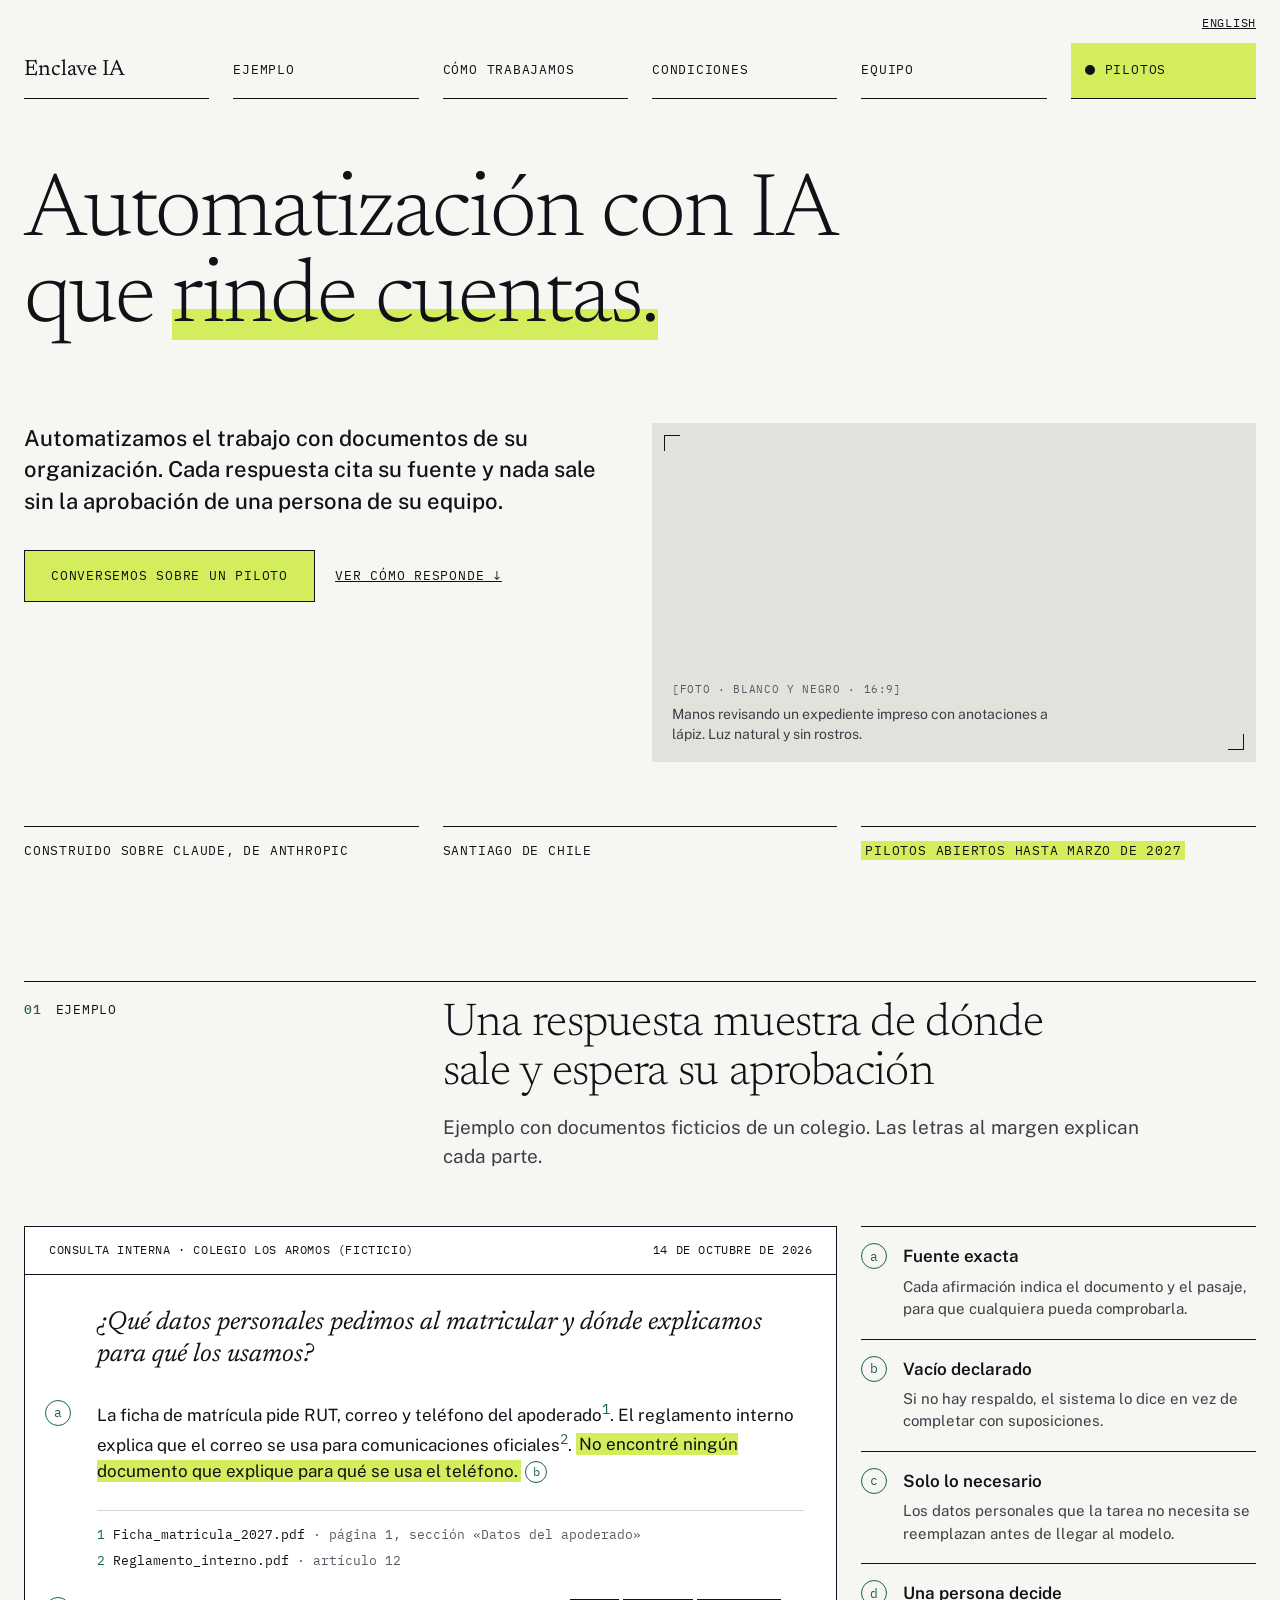
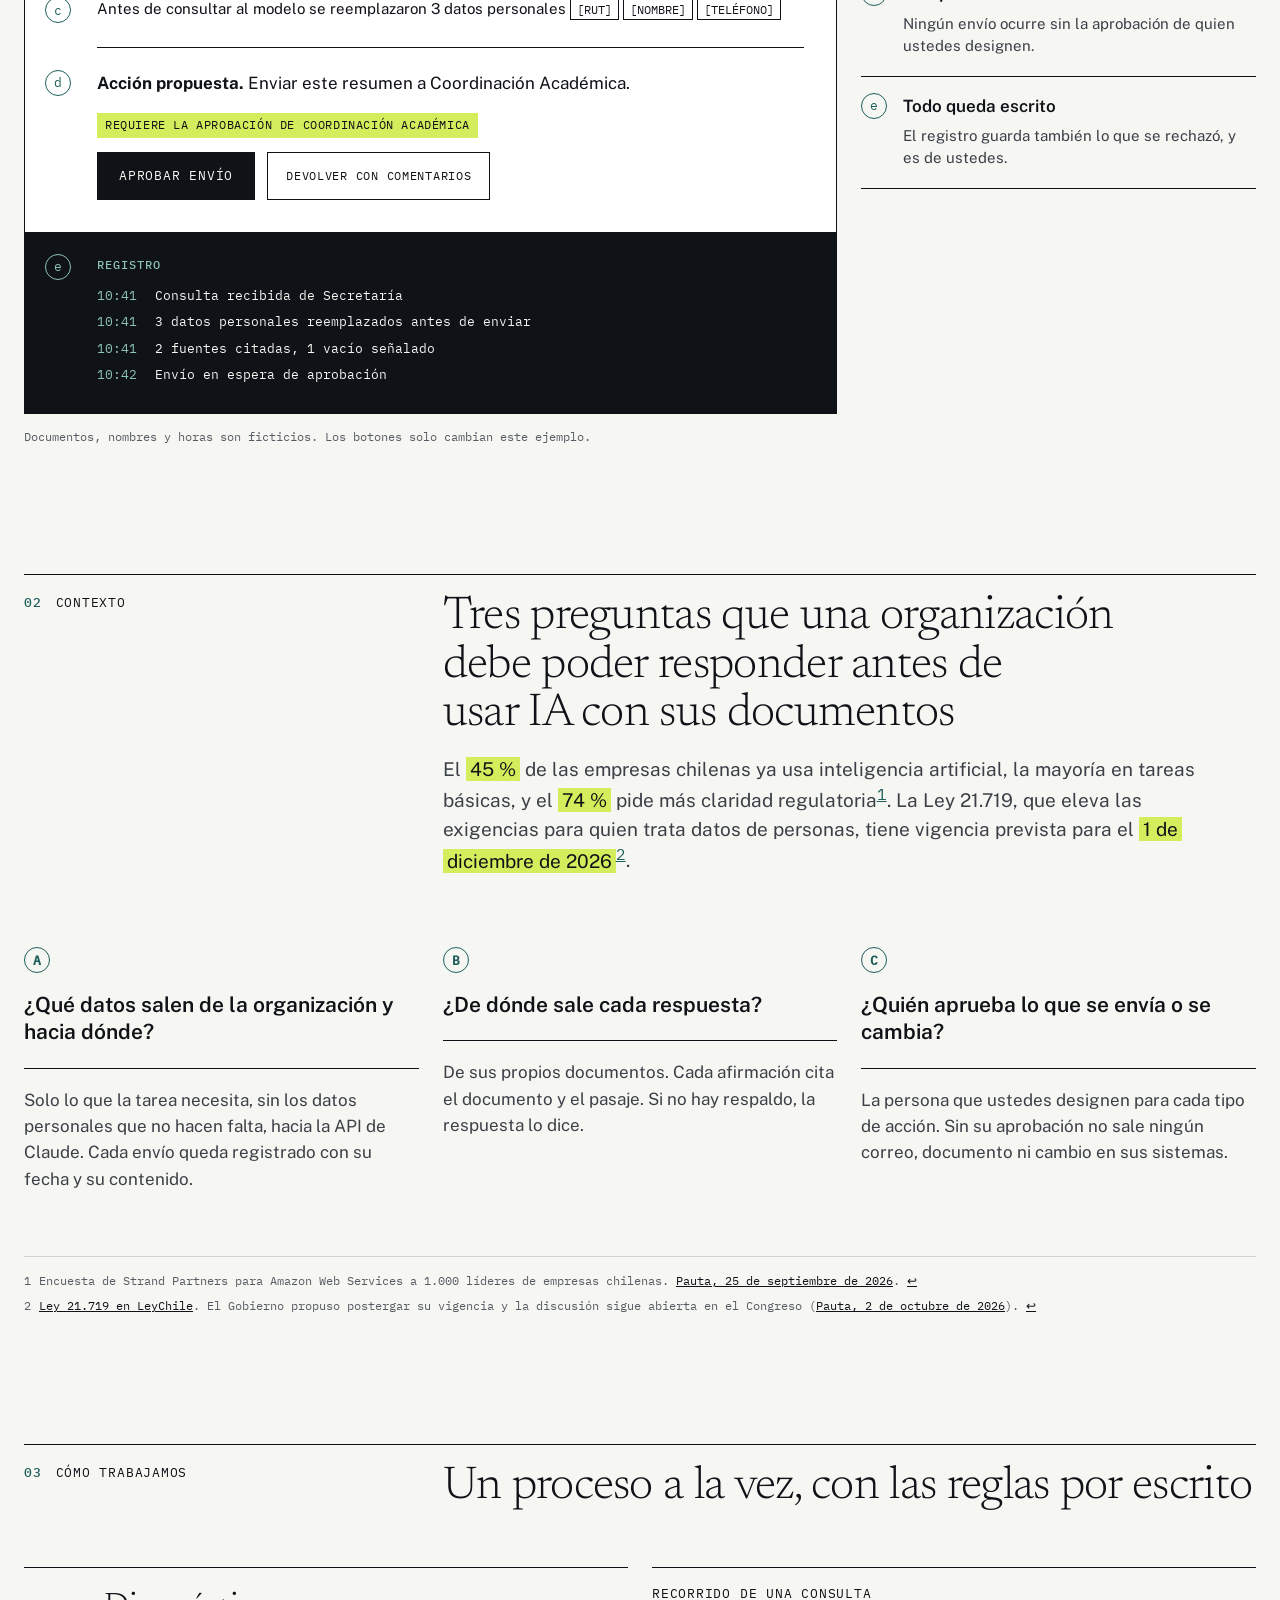
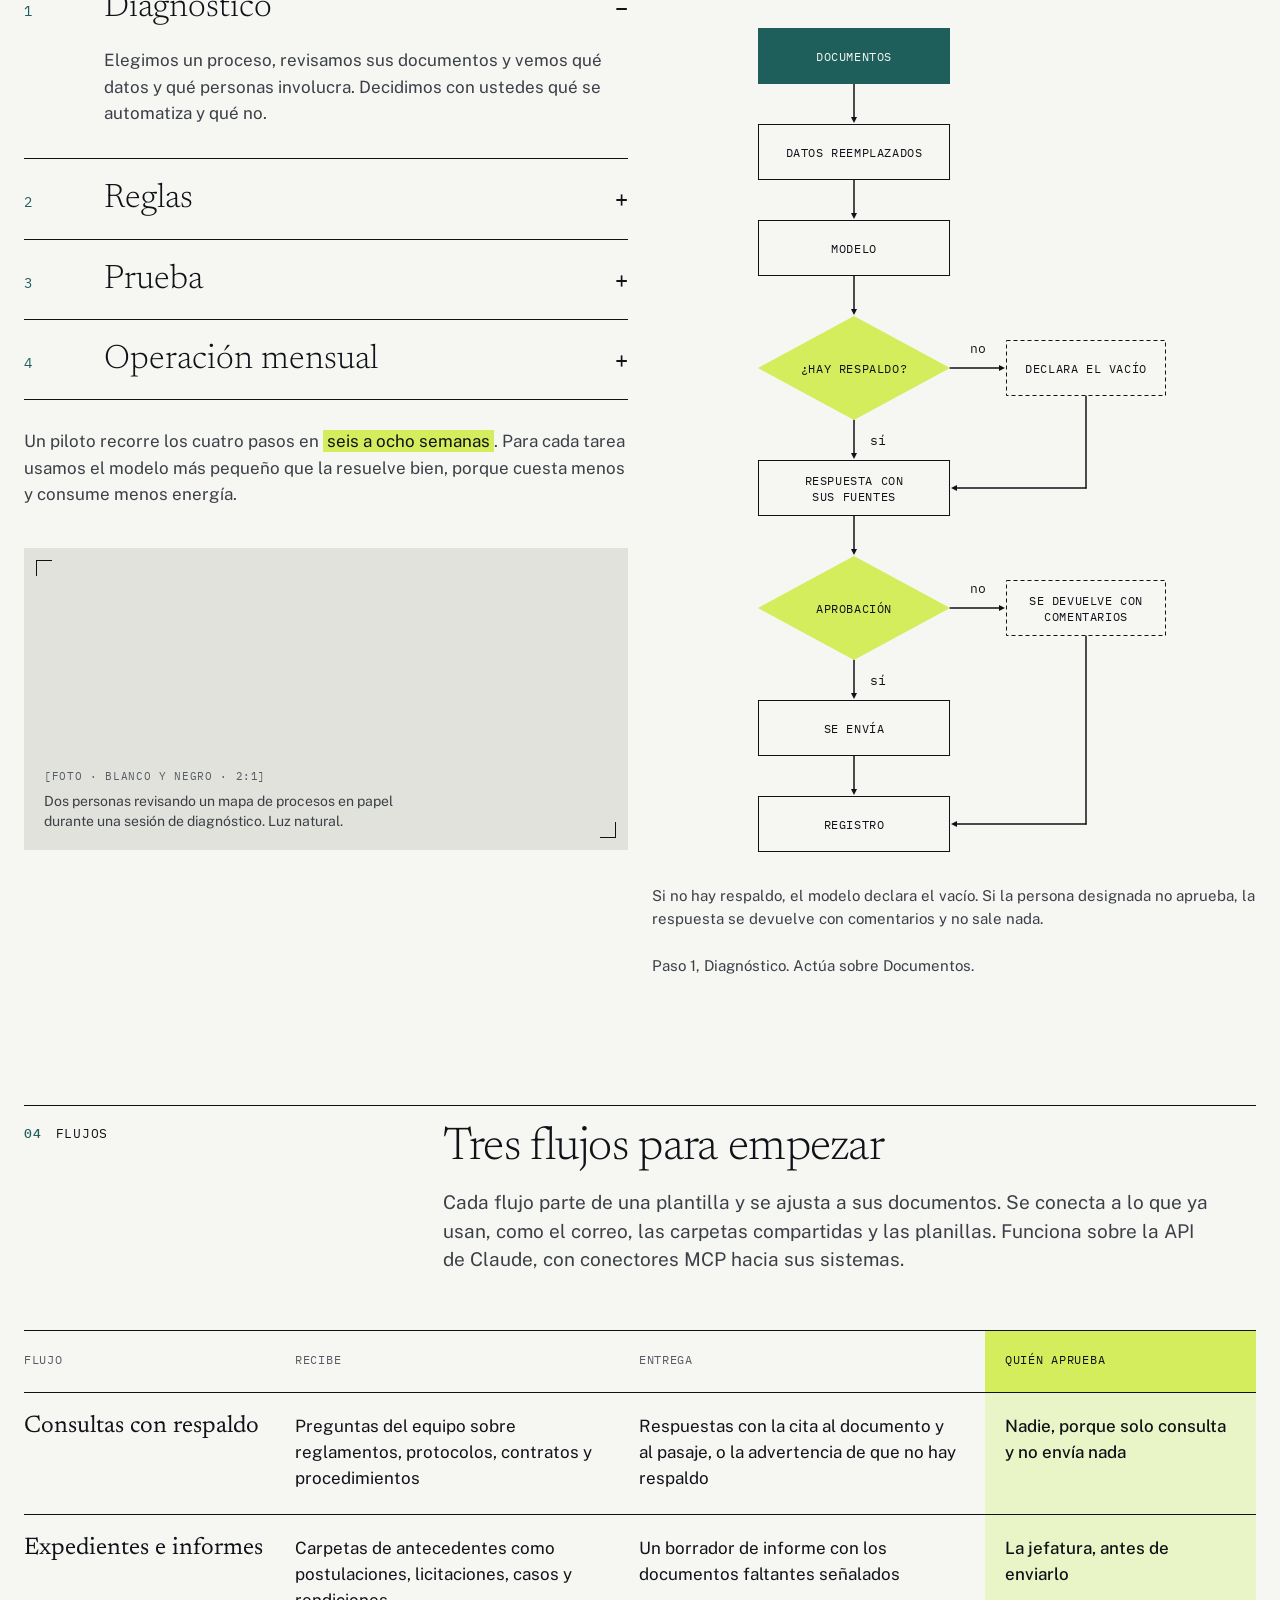
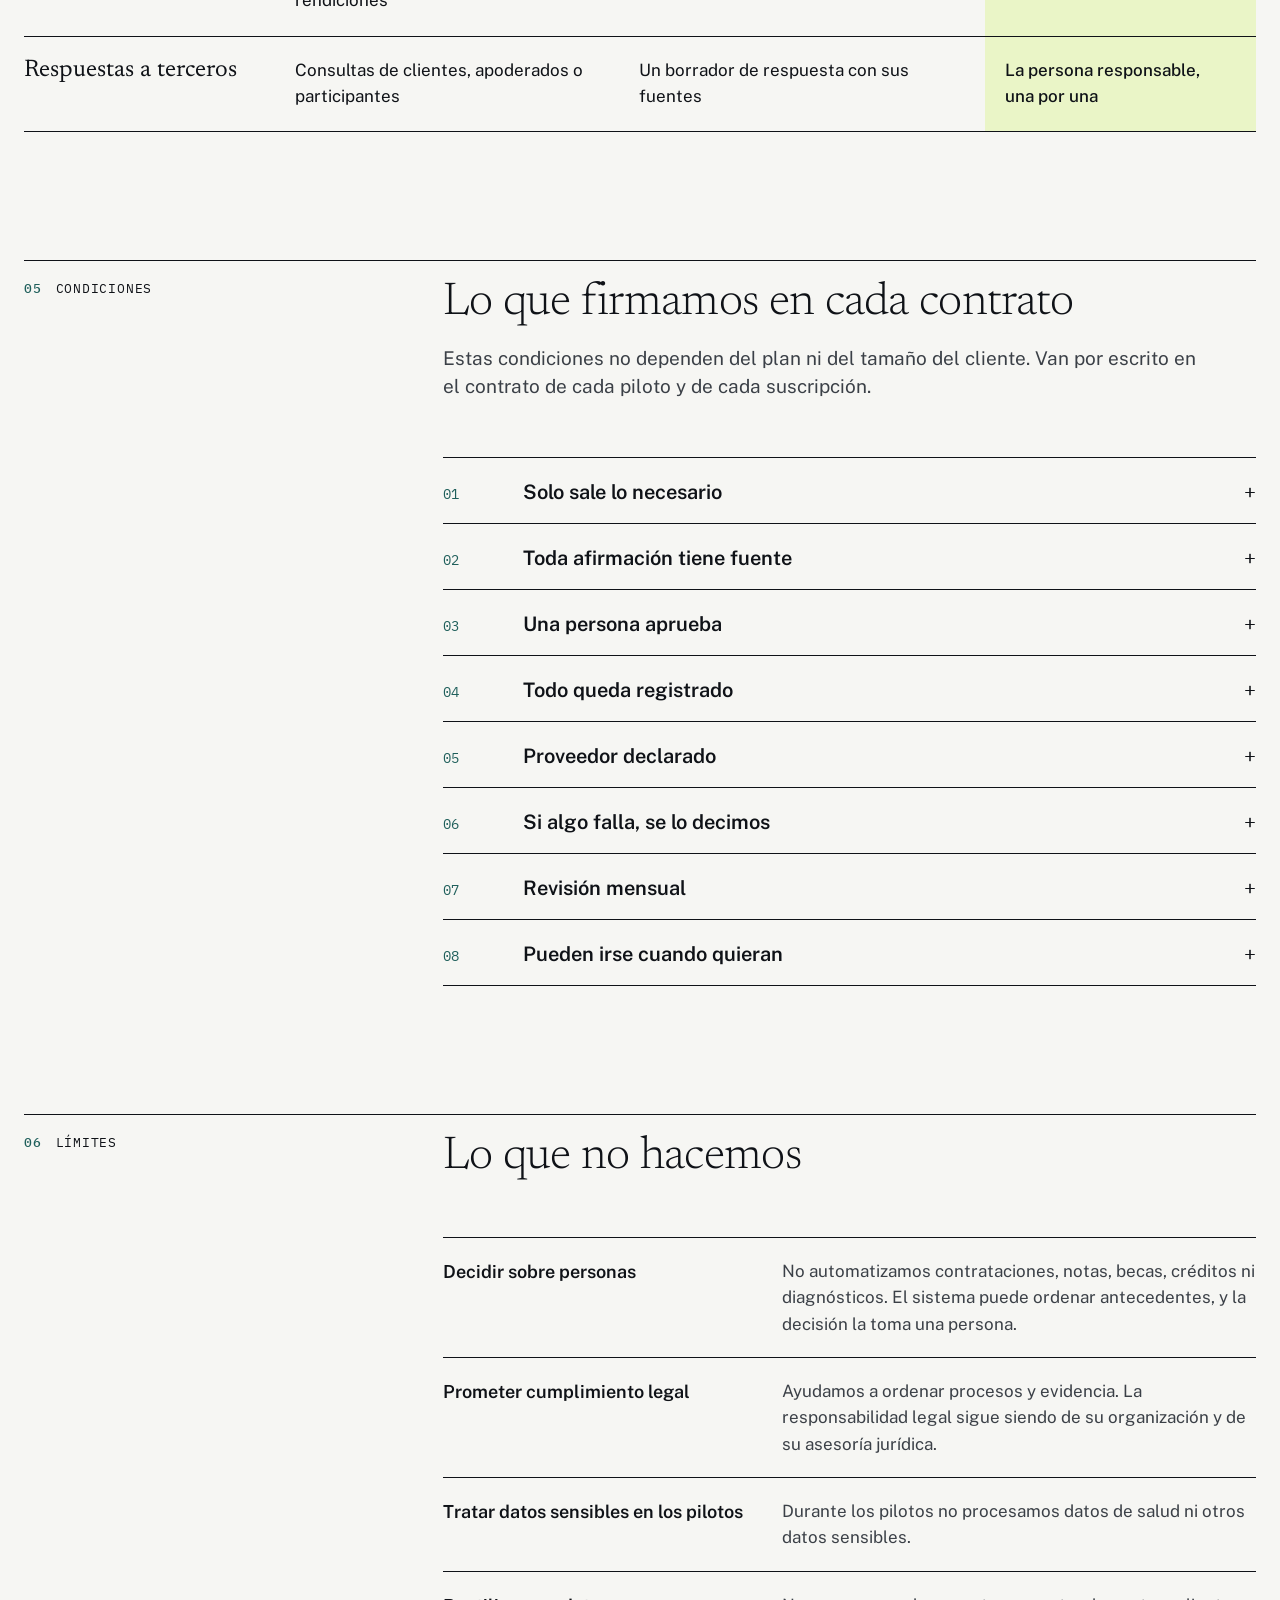
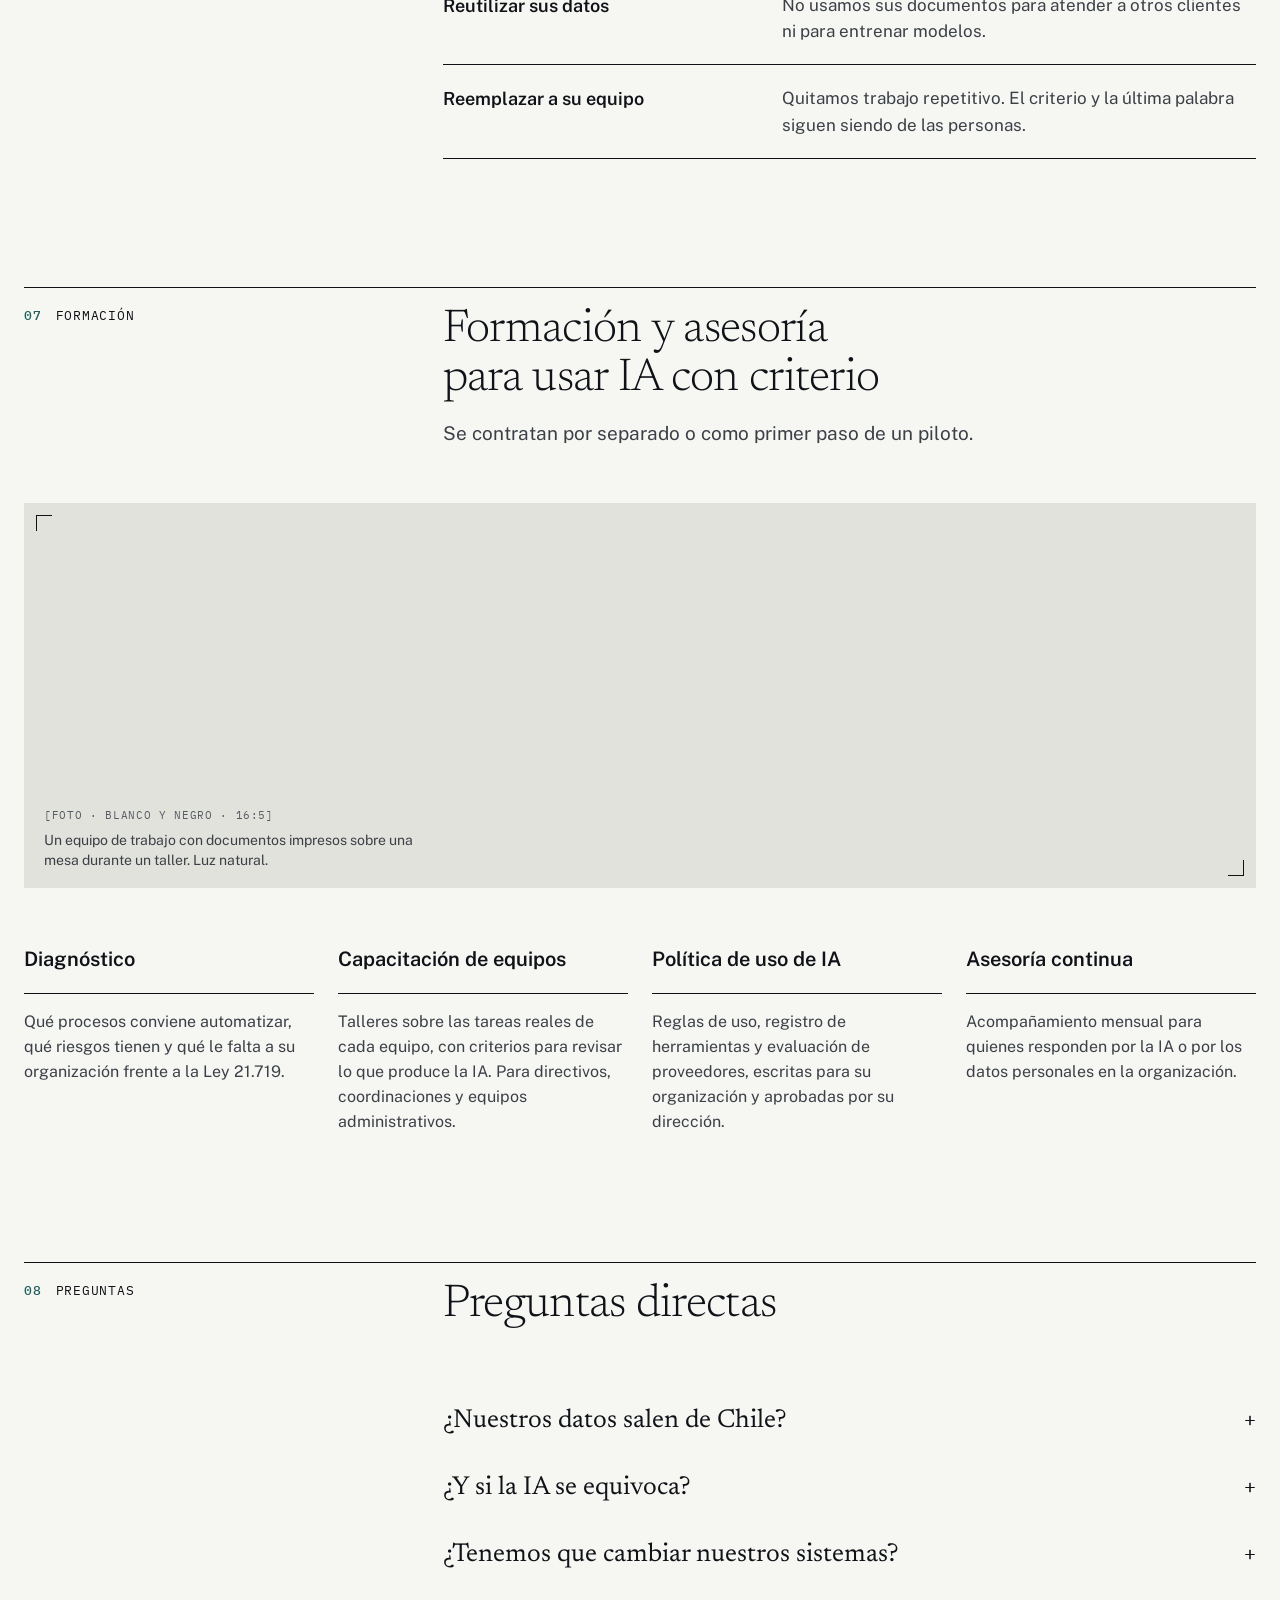
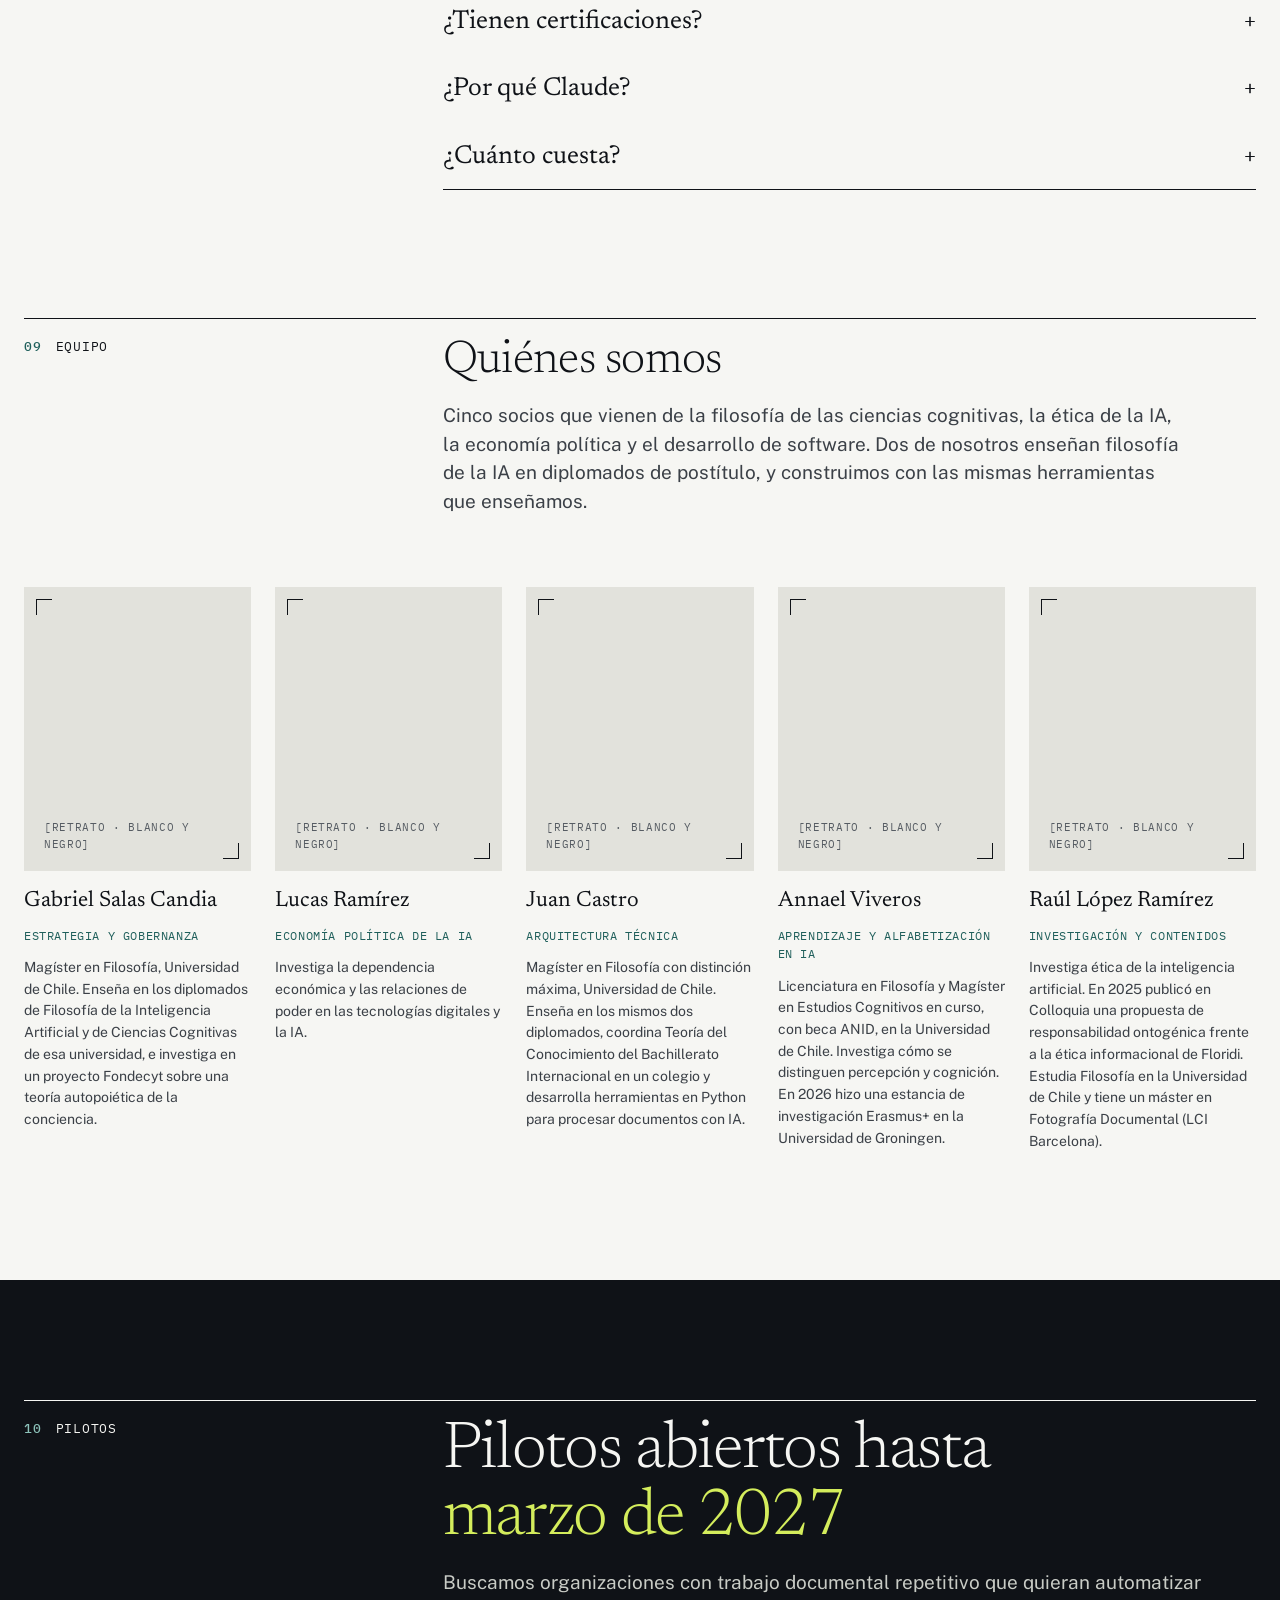
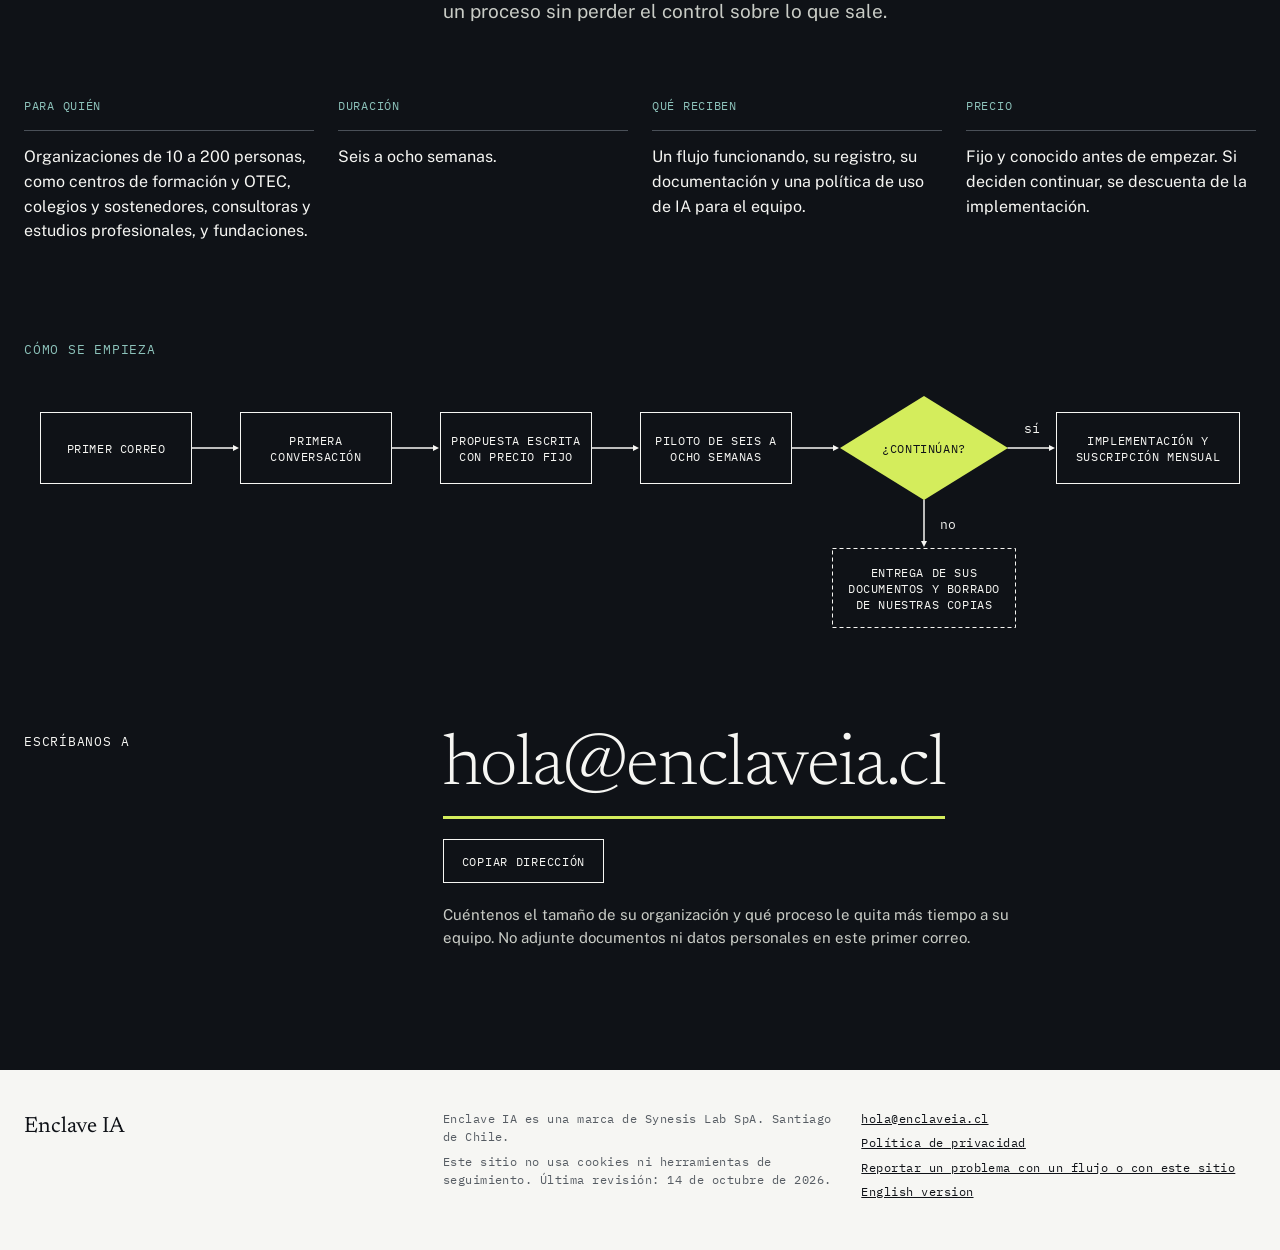
==== commit 68065b46: "Diagramas de flujo visibles en todos los anchos - «Cómo trabajamos»: el SVG se muestra siempre (ante" ====
--- a/sitio/index.html
+++ b/sitio/index.html
@@ -167,25 +167,12 @@
         <p class="ph-b">Dos personas revisando un mapa de procesos en papel durante una sesión de diagnóstico. Luz natural.</p>
       </figure>
     </div>
-    <figure class="col-4-3 fig" data-fig data-and=" y " data-caption-idle="Abra un paso para ver qué parte del recorrido atiende." data-caption-step="Paso {n}, {title}. Actúa sobre {names}." data-label-step="Resaltado por el paso {title}. Actúa sobre {names}.">
+    <figure class="col-4-3 fig" data-fig data-stages="Documentos|Datos reemplazados|Modelo|Aprobación|Registro" data-and=" y " data-caption-idle="Abra un paso para ver qué parte del recorrido atiende." data-caption-step="Paso {n}, {title}. Actúa sobre {names}." data-label-step="Resaltado por el paso {title}. Actúa sobre {names}.">
       <figcaption class="kicker"><span>Recorrido de una consulta</span></figcaption>
-      <div class="fig-wide">
+      <div class="fig-svg">
         <svg class="diagram" viewBox="0 0 440 832" role="img" data-fig-label="Diagrama de flujo del recorrido de una consulta. Parte de los documentos, reemplaza datos personales, consulta al modelo y decide si hay respaldo. Después pasa por la aprobación de una persona y termina en el registro." aria-label="Diagrama de flujo del recorrido de una consulta. Parte de los documentos, reemplaza datos personales, consulta al modelo y decide si hay respaldo. Después pasa por la aprobación de una persona y termina en el registro." focusable="false"><defs><marker id="fig-arrow" orient="auto" markerWidth="5" markerHeight="5" refX="2" refY="2" overflow="visible"><path d="M0 0 L4 2 L0 4 Z"/></marker></defs><g class="lines"><path d="M120 56 L120 92" marker-end="url(#fig-arrow)"/><path d="M120 152 L120 188" marker-end="url(#fig-arrow)"/><path d="M120 248 L120 284" marker-end="url(#fig-arrow)"/><path d="M120 392 L120 428" marker-end="url(#fig-arrow)"/><path d="M120 488 L120 524" marker-end="url(#fig-arrow)"/><path d="M120 632 L120 668" marker-end="url(#fig-arrow)"/><path d="M120 728 L120 764" marker-end="url(#fig-arrow)"/><path d="M216 340 L268 340" marker-end="url(#fig-arrow)"/><path d="M216 580 L268 580" marker-end="url(#fig-arrow)"/><path d="M352 368 L352 460"/><path d="M352 460 L220 460" marker-end="url(#fig-arrow)"/><path d="M352 608 L352 796"/><path d="M352 796 L220 796" marker-end="url(#fig-arrow)"/></g><g class="node" data-stage="0"><rect x="24.5" y="0.5" width="191" height="55"/><text x="120.0" y="28.0"><tspan x="120.0" dy="0">Documentos</tspan></text></g><g class="node" data-stage="1"><rect x="24.5" y="96.5" width="191" height="55"/><text x="120.0" y="124.0"><tspan x="120.0" dy="0">Datos reemplazados</tspan></text></g><g class="node" data-stage="2"><rect x="24.5" y="192.5" width="191" height="55"/><text x="120.0" y="220.0"><tspan x="120.0" dy="0">Modelo</tspan></text></g><g class="node" data-stage="2"><polygon points="120.0,288 216,340.0 120.0,392 24,340.0"/><text x="120.0" y="340.0"><tspan x="120.0" dy="0">¿Hay respaldo?</tspan></text></g><g class="node dashed" data-stage="2"><rect x="272.5" y="312.5" width="159" height="55"/><text x="352.0" y="340.0"><tspan x="352.0" dy="0">Declara el vacío</tspan></text></g><g class="node" data-stage="2"><rect x="24.5" y="432.5" width="191" height="55"/><text x="120.0" y="452.0"><tspan x="120.0" dy="0">Respuesta con</tspan><tspan x="120.0" dy="16">sus fuentes</tspan></text></g><g class="node" data-stage="3"><polygon points="120.0,528 216,580.0 120.0,632 24,580.0"/><text x="120.0" y="580.0"><tspan x="120.0" dy="0">Aprobación</tspan></text></g><g class="node dashed" data-stage="3"><rect x="272.5" y="552.5" width="159" height="55"/><text x="352.0" y="572.0"><tspan x="352.0" dy="0">Se devuelve con</tspan><tspan x="352.0" dy="16">comentarios</tspan></text></g><g class="node" data-stage="3"><rect x="24.5" y="672.5" width="191" height="55"/><text x="120.0" y="700.0"><tspan x="120.0" dy="0">Se envía</tspan></text></g><g class="node" data-stage="4"><rect x="24.5" y="768.5" width="191" height="55"/><text x="120.0" y="796.0"><tspan x="120.0" dy="0">Registro</tspan></text></g><text x="244" y="320" class="lbl"><tspan x="244" dy="0">no</tspan></text><text x="244" y="560" class="lbl"><tspan x="244" dy="0">no</tspan></text><text x="144" y="412" class="lbl"><tspan x="144" dy="0">sí</tspan></text><text x="144" y="652" class="lbl"><tspan x="144" dy="0">sí</tspan></text></svg>
       </div>
-      <div class="fig-narrow">
-        <ol class="chips" aria-label="Recorrido de una consulta">
-          <li class="chip" data-stage="0">Documentos</li>
-          <li class="arrow" aria-hidden="true">→</li>
-          <li class="chip" data-stage="1">Datos reemplazados</li>
-          <li class="arrow" aria-hidden="true">→</li>
-          <li class="chip" data-stage="2">Modelo</li>
-          <li class="arrow" aria-hidden="true">→</li>
-          <li class="chip" data-stage="3">Aprobación</li>
-          <li class="arrow" aria-hidden="true">→</li>
-          <li class="chip" data-stage="4">Registro</li>
-        </ol>
-        <p>Si no hay respaldo, el modelo declara el vacío. Si la persona designada no aprueba, la respuesta se devuelve con comentarios y no sale nada.</p>
-      </div>
+      <p class="fig-note">Si no hay respaldo, el modelo declara el vacío. Si la persona designada no aprueba, la respuesta se devuelve con comentarios y no sale nada.</p>
       <p class="fig-caption" aria-live="polite" data-fig-caption>Abra un paso para ver qué parte del recorrido atiende.</p>
     </figure>
   </div>
@@ -351,16 +338,8 @@
       <div class="flow-wide">
         <svg class="diagram" viewBox="0 0 1200 300" role="img" aria-label="Diagrama de flujo. Primer correo, primera conversación, propuesta escrita con precio fijo y piloto de seis a ocho semanas. Después se decide si se continúa. Si continúan, siguen la implementación y la suscripción mensual. Si no, reciben sus documentos y registros, y se borran las copias de Enclave IA." focusable="false"><defs><marker id="flow-arrow" orient="auto" markerWidth="5" markerHeight="5" refX="2" refY="2" overflow="visible"><path d="M0 0 L4 2 L0 4 Z"/></marker></defs><g class="lines"><path d="M152 112 L196 112" marker-end="url(#flow-arrow)"/><path d="M352 112 L396 112" marker-end="url(#flow-arrow)"/><path d="M552 112 L596 112" marker-end="url(#flow-arrow)"/><path d="M752 112 L796 112" marker-end="url(#flow-arrow)"/><path d="M968 112 L1012 112" marker-end="url(#flow-arrow)"/><path d="M884 164 L884 208" marker-end="url(#flow-arrow)"/></g><g class="node"><rect x="0.5" y="76.5" width="151" height="71"/><text x="76.0" y="112.0"><tspan x="76.0" dy="0">Primer correo</tspan></text></g><g class="node"><rect x="200.5" y="76.5" width="151" height="71"/><text x="276.0" y="104.0"><tspan x="276.0" dy="0">Primera</tspan><tspan x="276.0" dy="16">conversación</tspan></text></g><g class="node"><rect x="400.5" y="76.5" width="151" height="71"/><text x="476.0" y="104.0"><tspan x="476.0" dy="0">Propuesta escrita</tspan><tspan x="476.0" dy="16">con precio fijo</tspan></text></g><g class="node"><rect x="600.5" y="76.5" width="151" height="71"/><text x="676.0" y="104.0"><tspan x="676.0" dy="0">Piloto de seis a</tspan><tspan x="676.0" dy="16">ocho semanas</tspan></text></g><g class="node"><polygon points="884.0,60 968,112.0 884.0,164 800,112.0"/><text x="884.0" y="112.0"><tspan x="884.0" dy="0">¿Continúan?</tspan></text></g><g class="node"><rect x="1016.5" y="76.5" width="183" height="71"/><text x="1108.0" y="104.0"><tspan x="1108.0" dy="0">Implementación y</tspan><tspan x="1108.0" dy="16">suscripción mensual</tspan></text></g><g class="node dashed"><rect x="792.5" y="212.5" width="183" height="79"/><text x="884.0" y="236.0"><tspan x="884.0" dy="0">Entrega de sus</tspan><tspan x="884.0" dy="16">documentos y borrado</tspan><tspan x="884.0" dy="16">de nuestras copias</tspan></text></g><text x="992" y="92" class="lbl"><tspan x="992" dy="0">sí</tspan></text><text x="908" y="188" class="lbl"><tspan x="908" dy="0">no</tspan></text></svg>
       </div>
-      <div class="flow-narrow">
-        <ol class="chips">
-          <li class="chip">Primer correo</li>
-          <li class="arrow" aria-hidden="true">→</li>
-          <li class="chip">Primera conversación</li>
-          <li class="arrow" aria-hidden="true">→</li>
-          <li class="chip">Propuesta escrita con precio fijo</li>
-          <li class="arrow" aria-hidden="true">→</li>
-          <li class="chip">Piloto de seis a ocho semanas</li>
-        </ol>
+      <div class="flow-tall">
+        <svg class="diagram" viewBox="0 0 440 640" role="img" aria-label="Diagrama de flujo. Primer correo, primera conversación, propuesta escrita con precio fijo y piloto de seis a ocho semanas. Después se decide si se continúa. Si continúan, siguen la implementación y la suscripción mensual. Si no, reciben sus documentos y registros, y se borran las copias de Enclave IA." focusable="false"><defs><marker id="flow-arrow-v" orient="auto" markerWidth="5" markerHeight="5" refX="2" refY="2" overflow="visible"><path d="M0 0 L4 2 L0 4 Z"/></marker></defs><g class="lines"><path d="M120 56 L120 92" marker-end="url(#flow-arrow-v)"/><path d="M120 152 L120 188" marker-end="url(#flow-arrow-v)"/><path d="M120 248 L120 284" marker-end="url(#flow-arrow-v)"/><path d="M120 344 L120 380" marker-end="url(#flow-arrow-v)"/><path d="M120 488 L120 548" marker-end="url(#flow-arrow-v)"/><path d="M216 436 L268 436" marker-end="url(#flow-arrow-v)"/></g><g class="node"><rect x="24.5" y="0.5" width="191" height="55"/><text x="120.0" y="28.0"><tspan x="120.0" dy="0">Primer correo</tspan></text></g><g class="node"><rect x="24.5" y="96.5" width="191" height="55"/><text x="120.0" y="116.0"><tspan x="120.0" dy="0">Primera</tspan><tspan x="120.0" dy="16">conversación</tspan></text></g><g class="node"><rect x="24.5" y="192.5" width="191" height="55"/><text x="120.0" y="212.0"><tspan x="120.0" dy="0">Propuesta escrita</tspan><tspan x="120.0" dy="16">con precio fijo</tspan></text></g><g class="node"><rect x="24.5" y="288.5" width="191" height="55"/><text x="120.0" y="308.0"><tspan x="120.0" dy="0">Piloto de seis a</tspan><tspan x="120.0" dy="16">ocho semanas</tspan></text></g><g class="node"><polygon points="120.0,384 216,436.0 120.0,488 24,436.0"/><text x="120.0" y="436.0"><tspan x="120.0" dy="0">¿Continúan?</tspan></text></g><g class="node"><rect x="24.5" y="552.5" width="191" height="71"/><text x="120.0" y="580.0"><tspan x="120.0" dy="0">Implementación y</tspan><tspan x="120.0" dy="16">suscripción mensual</tspan></text></g><g class="node dashed"><rect x="272.5" y="396.5" width="159" height="79"/><text x="352.0" y="412.0"><tspan x="352.0" dy="0">Entrega de sus</tspan><tspan x="352.0" dy="16">documentos y</tspan><tspan x="352.0" dy="16">borrado de</tspan><tspan x="352.0" dy="16">nuestras copias</tspan></text></g><text x="144" y="520" class="lbl"><tspan x="144" dy="0">sí</tspan></text><text x="244" y="412" class="lbl"><tspan x="244" dy="0">no</tspan></text></svg>
         <p>Si deciden continuar, siguen la implementación y la suscripción mensual. Si no, reciben sus documentos y registros, y borramos nuestras copias.</p>
       </div>
     </div>
--- a/sitio/assets/portada.css
+++ b/sitio/assets/portada.css
@@ -312,17 +312,8 @@
 }
 .fig-caption { font-size: 15px; line-height: 1.5; color: var(--ink-2); }
 .fig svg { overflow: visible; }
-.fig-wide svg { width: 440px; max-width: 100%; height: auto; margin: 0 auto; }
-.fig-narrow { display: none; }
-.fig-narrow > p { margin-top: 20px; font-size: 15px; color: var(--ink-2); }
-.chips {
-  display: flex; flex-wrap: wrap; align-items: center; gap: 8px;
-  font-family: var(--mono); font-size: 12px; letter-spacing: 0.05em; text-transform: uppercase;
-}
-.chips .chip { padding: 10px 12px; border: 1px solid var(--ink); color: var(--ink); }
-.chips .chip.on { background: var(--green); border-color: var(--green); color: var(--paper); }
-.chips .arrow { color: var(--ink-3); }
-
+.fig-svg svg { width: 440px; max-width: 100%; height: auto; margin: 0 auto; }
+.fig-note { font-size: 15px; color: var(--ink-2); }
 /* Diagramas (SVG) */
 .diagram text {
   font-family: var(--mono); font-size: 12px; letter-spacing: 0.05em; text-transform: uppercase;
@@ -396,10 +387,9 @@
 .start { margin-top: 96px; }
 .start .kicker { color: var(--green-light); }
 .flow-wide svg { width: 1200px; max-width: 100%; height: auto; margin: -24px auto 0; }
-.flow-narrow { display: none; margin-top: 32px; }
-.flow-narrow p { margin-top: 20px; font-size: 15px; color: var(--on-dark-2); }
-.flow-narrow .chips .chip { border-color: var(--paper); color: var(--paper); }
-.flow-narrow .chips .arrow { color: var(--green-light); }
+.flow-tall { display: none; margin-top: 32px; }
+.flow-tall svg { width: 440px; max-width: 100%; height: auto; margin: 0 auto; }
+.flow-tall p { margin-top: 24px; font-size: 15px; color: var(--on-dark-2); }
 .dark .diagram text { fill: var(--paper); }
 .dark .diagram .lines path { stroke: var(--paper); }
 .dark .diagram marker path { fill: var(--paper); }
@@ -424,13 +414,9 @@
 .foot-col { display: flex; flex-direction: column; gap: 6px; }
 
 /* Tablet y móvil */
-@media (max-width: 1247px) {
+@media (max-width: 999px) {
   .flow-wide { display: none; }
-  .flow-narrow { display: block; }
-}
-@media (max-width: 999px) {
-  .fig-wide { display: none; }
-  .fig-narrow { display: block; }
+  .flow-tall { display: block; }
 }
 @media (max-width: 900px) {
   .grid-6, .grid-5, .grid-4, .grid-3 { grid-template-columns: minmax(0, 1fr); }
